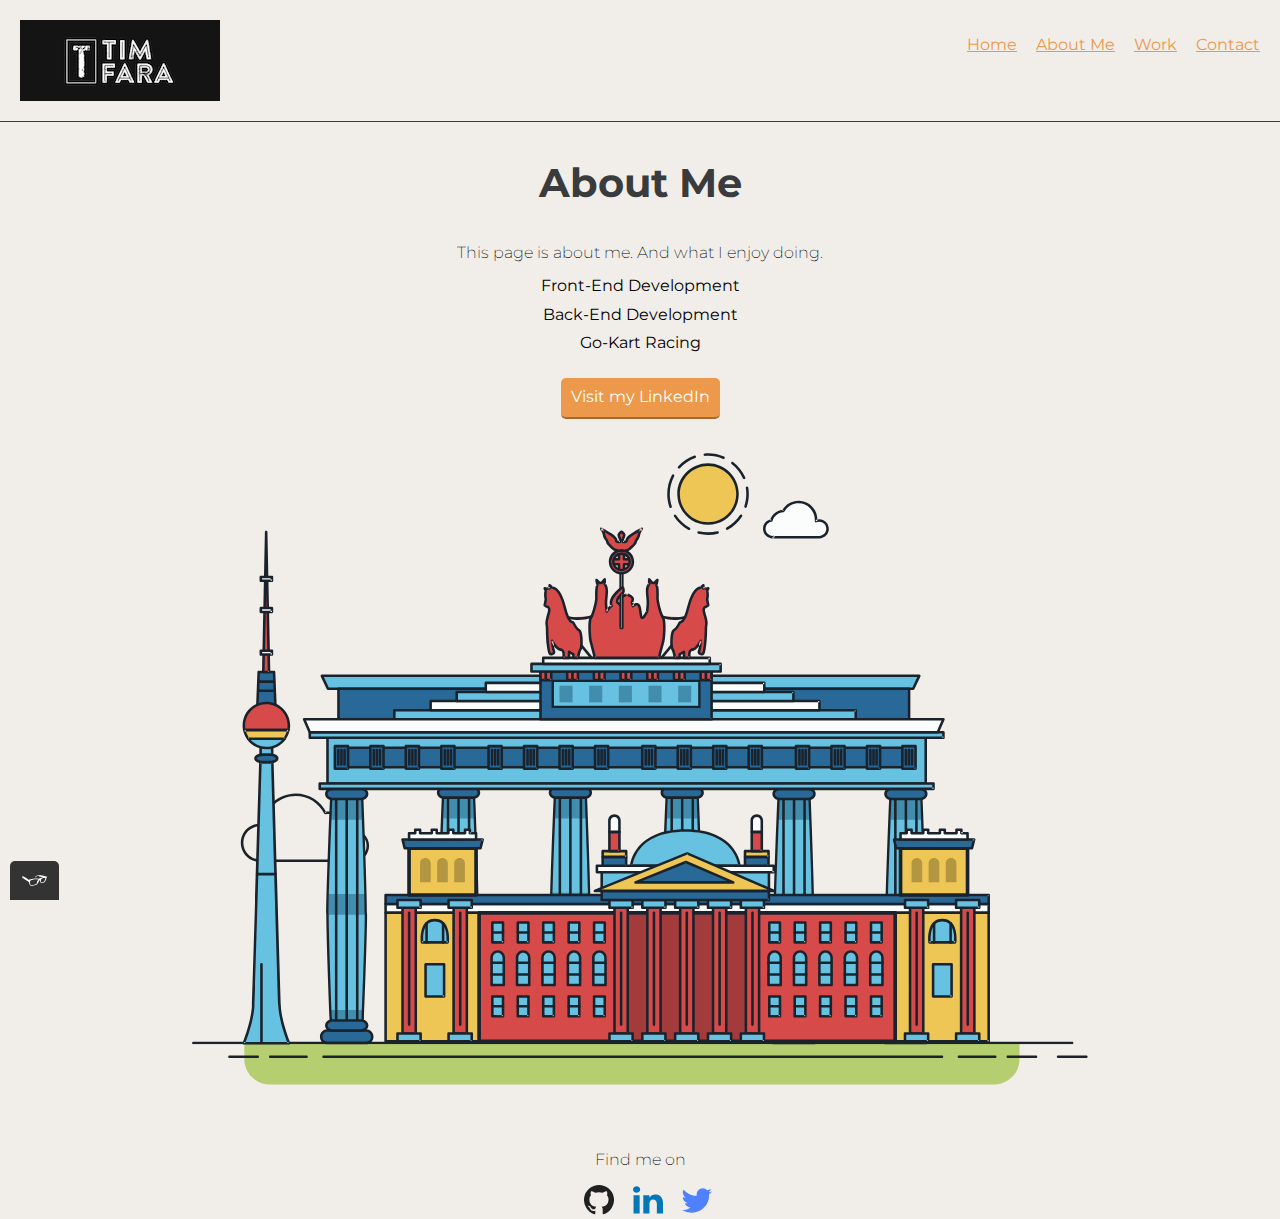
==== about.html @ 85dcb2d1 "Initial commit" ====
<!DOCTYPE html>
<html lang="en" dir="ltr">
  <head>
    <meta charset="utf-8">
    <title>Tim's Portfolio</title>
    <link type="image/png" sizes="32x32" rel="icon" href="img/icons8-improvement-32.png">
    <link type="text/css" rel="stylesheet" href="css/normalize.css" />
    <link href="https://fonts.googleapis.com/css2?family=Montserrat:wght@100;200;300;400;500;600;700;800;900&family=Ubuntu:wght@300;400;500;700&display=swap" rel="stylesheet">
    <link rel="stylesheet" href="css/style.production.css" />
    <meta name="viewport" content="width=device-width, initial-scale=1" />
  </head>


  <body>
    <header class="page-header">

        <img src="img/tf_logo.png" alt="Personal Logo with my name Tim Fara" class="tf_logo">

        <nav class="page-header__item">
          <ul role="menubar" class="navigation-list">
            <li role="presentation">
              <a href="index.html" role="menuitem" class="navigation-list__item">Home</a>
            </li>
            <li role="presentation">
              <a href="about.html" role="menuitem" class="navigation-list__item navigation-list__item--active">About Me</a>
            </li>
            <li role="presentation">
              <a href="work.html" role="menuitem" class="navigation-list__item">Work</a>
            </li>
            <li role="presentation">
              <a href="contact.html" role="menuitem" class="navigation-list__item">Contact</a>
            </li>
          </ul>
        </nav>

    </header>


  <main class="about_body">
    <h1>About Me</h1>
    <p class="about__intro">
      This page is about me. And what I enjoy doing.
    </p>
    <ul class="about__list">
      <li role="presentation" class="about__list--item">Front-End Development</li>
      <li role="presentation" class="about__list--item">Back-End Development</li>
      <li role="presentation" class="about__list--item">Go-Kart Racing</li>
    </ul>
  </main>

  <div class="linkedin__button">
        <a href="https://www.linkedin.com/in/timothy-fara/" class="button" target="_blank">Visit my LinkedIn</a>
  </div>

  <svg id="about-picture" xmlns="http://www.w3.org/2000/svg" class="berlin-illustration" height="auto" viewBox="0 0 700 505" xmlns:xlink="http://www.w3.org/1999/xlink">
          <defs>
              <polygon id="a" points=".06 231.917 .06 .929 688.717 .929 688.717 231.917"></polygon>
          </defs>
          <g fill="none" fill-rule="evenodd">
            <g transform="translate(0 241)" class="cloud-front">
            <path fill="#1A232C" d="M87.602,29 L87.602,28 C87.326,28.001 87.103,28.024 86.927,28.033 L86.979,29.031 L87.947,28.78 C85.741,20.282 78.041,14.002 68.852,14 C67.858,14 66.904,14.096 65.98,14.231 L66.125,15.22 L67.019,14.772 C62.626,6.015 53.567,0.001 43.102,0 C29.041,0.002 17.524,10.848 16.443,24.632 L17.44,24.71 L17.606,23.724 C16.803,23.589 15.969,23.5 15.102,23.5 C6.817,23.501 0.102,30.215 0.102,38.5 C0.102,46.785 6.817,53.499 15.102,53.5 L87.602,53.5 C94.644,53.499 100.351,47.792 100.352,40.75 C100.351,33.708 94.644,28.001 87.602,28 L87.602,30 C90.573,30 93.254,31.202 95.203,33.149 C97.15,35.097 98.351,37.778 98.352,40.75 C98.351,43.722 97.15,46.403 95.203,48.351 C93.254,50.298 90.573,51.5 87.602,51.5 L15.102,51.5 C11.509,51.5 8.265,50.046 5.909,47.692 C3.555,45.337 2.102,42.093 2.102,38.5 C2.102,34.907 3.555,31.663 5.909,29.308 C8.265,26.954 11.509,25.5 15.102,25.5 C15.831,25.5 16.553,25.575 17.273,25.697 C17.551,25.743 17.832,25.672 18.055,25.499 C18.277,25.325 18.414,25.07 18.436,24.789 C19.436,12.04 30.094,1.998 43.102,2 C52.786,1.999 61.163,7.564 65.231,15.669 C65.425,16.055 65.842,16.272 66.27,16.21 C67.132,16.084 67.988,16 68.852,16 C77.108,15.998 84.027,21.647 86.011,29.283 C86.13,29.741 86.557,30.054 87.031,30.03 C87.27,30.017 87.457,29.999 87.602,30 L87.602,29" transform="translate(38 36)"></path>
              </g>
              <path fill="#B5CE6F" d="M646.484,484.382 C646.484,489.501 644.531,494.62 640.627,498.525 C636.722,502.43 631.603,504.382 626.484,504.382 L60.873,504.382 C55.754,504.382 50.636,502.43 46.731,498.525 C42.826,494.62 40.873,489.501 40.873,484.382 L40.873,471.917 L646.484,471.917 L646.484,484.382"></path>
              <polyline fill="#67C2E2" points="334.824 185.029 101.449 185.029 106.209 195.08 563.438 195.08 568.2 185.029 334.824 185.029"></polyline>
              <path fill="#1A232C" d="M334.824,185.029 L334.824,184.029 L101.449,184.029 C101.104,184.029 100.788,184.203 100.604,184.494 C100.42,184.785 100.398,185.146 100.545,185.457 L105.306,195.508 C105.471,195.856 105.824,196.079 106.209,196.079 L563.438,196.079 C563.824,196.079 564.177,195.856 564.342,195.508 L569.104,185.457 C569.251,185.146 569.229,184.785 569.045,184.494 C568.861,184.203 568.544,184.029 568.2,184.029 L334.824,184.029 L334.824,186.029 L566.62,186.029 L562.806,194.08 L106.842,194.08 L103.029,186.029 L334.824,186.029 L334.824,185.029"></path>
              <polygon fill="#296997" points="114.416 218.974 560.222 218.974 560.222 195.08 114.416 195.08"></polygon>
              <path fill="#1A232C" d="M560.222,218.974 L560.222,217.974 L115.416,217.974 L115.416,196.079 L559.222,196.079 L559.222,218.974 L560.222,218.974 L560.222,217.974 L560.222,218.974 L561.222,218.974 L561.222,195.08 C561.222,194.816 561.115,194.559 560.929,194.372 C560.742,194.186 560.485,194.08 560.222,194.08 L114.416,194.08 C114.152,194.08 113.895,194.186 113.708,194.372 C113.522,194.559 113.416,194.816 113.416,195.08 L113.416,218.974 C113.416,219.237 113.522,219.495 113.708,219.681 C113.895,219.867 114.152,219.974 114.416,219.974 L560.222,219.974 C560.485,219.974 560.742,219.867 560.929,219.681 C561.115,219.495 561.222,219.237 561.222,218.974 L560.222,218.974"></path>
              <polygon fill="#67C2E2" points="105.85 269.08 573.225 269.08 573.225 233.398 105.85 233.398"></polygon>
              <path fill="#1A232C" d="M573.225,233.398 L573.225,232.398 L105.85,232.398 C105.587,232.398 105.329,232.505 105.143,232.691 C104.957,232.877 104.85,233.134 104.85,233.398 L104.85,269.08 C104.85,269.344 104.957,269.601 105.143,269.788 C105.329,269.974 105.587,270.08 105.85,270.08 L573.225,270.08 C573.488,270.08 573.745,269.974 573.932,269.788 C574.118,269.601 574.225,269.344 574.225,269.08 L574.225,233.398 C574.225,233.134 574.118,232.877 573.932,232.691 C573.745,232.505 573.488,232.398 573.225,232.398 L573.225,233.398 L572.225,233.398 L572.225,268.08 L106.85,268.08 L106.85,234.398 L573.225,234.398 L573.225,233.398 L572.225,233.398 L573.225,233.398"></path>
              <polygon fill="#296997" points="116.751 256.508 562.557 256.508 562.557 241.243 116.751 241.243"></polygon>
              <path fill="#1A232C" d="M562.557,256.508 L562.557,255.508 L117.75,255.508 L117.75,242.243 L561.557,242.243 L561.557,256.508 L562.557,256.508 L562.557,255.508 L562.557,256.508 L563.557,256.508 L563.557,241.243 C563.557,240.979 563.45,240.722 563.264,240.535 C563.078,240.349 562.82,240.243 562.557,240.243 L116.75,240.243 C116.487,240.243 116.23,240.349 116.043,240.535 C115.857,240.722 115.751,240.979 115.751,241.243 L115.751,256.508 C115.751,256.771 115.857,257.029 116.043,257.215 C116.23,257.401 116.487,257.508 116.751,257.508 L562.557,257.508 C562.82,257.508 563.077,257.401 563.264,257.215 C563.45,257.029 563.557,256.771 563.557,256.508 L562.557,256.508"></path>
              <polygon fill="#67C2E2" points="158.07 218.974 518.563 218.974 518.563 211.858 158.07 211.858"></polygon>
              <path fill="#1A232C" d="M518.563,211.858 L518.563,210.858 L158.07,210.858 C157.807,210.858 157.549,210.964 157.363,211.151 C157.177,211.337 157.07,211.594 157.07,211.858 L157.07,218.974 C157.07,219.237 157.177,219.495 157.363,219.681 C157.549,219.867 157.807,219.974 158.07,219.974 L518.563,219.974 C518.826,219.974 519.083,219.867 519.27,219.681 C519.456,219.495 519.562,219.237 519.562,218.974 L519.562,211.858 C519.562,211.594 519.456,211.337 519.27,211.151 C519.083,210.964 518.826,210.858 518.563,210.858 L518.563,211.858 L517.563,211.858 L517.563,217.974 L159.07,217.974 L159.07,212.858 L518.563,212.858 L518.563,211.858 L517.563,211.858 L518.563,211.858"></path>
              <polygon fill="#FBFDFC" points="186.438 211.858 490.194 211.858 490.194 204.741 186.438 204.741"></polygon>
              <path fill="#1A232C" d="M490.194,204.741 L490.194,203.741 L186.438,203.741 C186.175,203.741 185.917,203.848 185.731,204.034 C185.545,204.221 185.438,204.478 185.438,204.741 L185.438,211.858 C185.438,212.121 185.545,212.379 185.731,212.565 C185.917,212.751 186.175,212.858 186.438,212.858 L490.194,212.858 C490.458,212.858 490.715,212.751 490.902,212.565 C491.088,212.379 491.194,212.121 491.194,211.858 L491.194,204.741 C491.194,204.478 491.088,204.221 490.902,204.034 C490.715,203.848 490.458,203.741 490.194,203.741 L490.194,204.741 L489.194,204.741 L489.194,210.858 L187.438,210.858 L187.438,205.741 L490.194,205.741 L490.194,204.741 L489.194,204.741 L490.194,204.741"></path>
              <polygon fill="#67C2E2" points="206.805 204.741 469.828 204.741 469.828 197.624 206.805 197.624"></polygon>
              <path fill="#1A232C" d="M469.828,197.624 L469.828,196.624 L206.805,196.624 C206.541,196.624 206.284,196.731 206.098,196.917 C205.911,197.103 205.805,197.361 205.805,197.624 L205.805,204.741 C205.805,205.005 205.911,205.262 206.098,205.449 C206.284,205.635 206.541,205.741 206.805,205.741 L469.828,205.741 C470.091,205.741 470.349,205.635 470.535,205.449 C470.722,205.262 470.828,205.005 470.828,204.741 L470.828,197.624 C470.828,197.361 470.722,197.103 470.535,196.917 C470.349,196.731 470.091,196.624 469.828,196.624 L469.828,197.624 L468.828,197.624 L468.828,203.741 L207.805,203.741 L207.805,198.624 L469.828,198.624 L469.828,197.624 L468.828,197.624 L469.828,197.624"></path>
              <polygon fill="#FBFDFC" points="229.521 197.624 447.111 197.624 447.111 190.509 229.521 190.509"></polygon>
              <path fill="#1A232C" d="M447.111,190.509 L447.111,189.509 L229.521,189.509 C229.258,189.509 229,189.616 228.814,189.802 C228.628,189.988 228.521,190.246 228.521,190.509 L228.521,197.624 C228.521,197.888 228.628,198.145 228.814,198.332 C229,198.518 229.258,198.624 229.521,198.624 L447.111,198.624 C447.375,198.624 447.632,198.518 447.818,198.332 C448.005,198.145 448.111,197.888 448.111,197.624 L448.111,190.509 C448.111,190.246 448.005,189.988 447.818,189.802 C447.632,189.616 447.375,189.509 447.111,189.509 L447.111,190.509 L446.111,190.509 L446.111,196.624 L230.521,196.624 L230.521,191.509 L447.111,191.509 L447.111,190.509 L446.111,190.509 L447.111,190.509"></path>
              <path fill="#67C2E2" d="M135.607,355.447 C135.163,337.766 134.264,313.326 133.648,297.387 C133.274,287.721 133.004,281.18 133.004,281.18 L108.722,281.18 C108.722,281.18 108.452,287.721 108.079,297.387 C107.462,313.326 106.563,337.766 106.119,355.447 C105.953,362.059 105.85,367.732 105.85,371.653 L105.85,371.654 C105.85,386.117 107.243,424.332 108.089,446.189 C108.457,455.706 108.722,462.126 108.722,462.126 L133.004,462.126 C133.004,462.126 133.269,455.706 133.637,446.189 C134.482,424.332 135.876,386.117 135.876,371.654 L135.876,371.653 C135.876,367.732 135.773,362.059 135.607,355.447"></path>
              <path fill="#428DAE" d="M133.648 297.387L108.079 297.387C108.452 287.721 108.722 281.18 108.722 281.18L133.004 281.18C133.004 281.18 133.274 287.721 133.648 297.387M135.876 371.654L105.85 371.654 105.85 371.653C105.85 367.732 105.953 362.059 106.119 355.447L135.607 355.447C135.773 362.059 135.876 367.732 135.876 371.653L135.876 371.654M133.004 462.126L108.722 462.126C108.722 462.126 108.457 455.706 108.089 446.189L133.637 446.189C133.269 455.706 133.004 462.126 133.004 462.126"></path>
              <path fill="#1A232C" d="M109.612,461.199 L132.114,461.199 C132.447,453.007 134.949,390.886 134.949,371.653 C134.949,352.42 132.447,290.299 132.114,282.108 L109.612,282.108 C109.279,290.299 106.778,352.42 106.778,371.653 C106.778,390.886 109.279,453.007 109.612,461.199 Z M133.895,463.054 L107.832,463.054 L107.794,462.164 C107.766,461.466 104.922,392.193 104.922,371.653 C104.922,351.114 107.766,281.839 107.794,281.142 L107.832,280.252 L133.895,280.252 L133.931,281.142 C133.96,281.839 136.804,351.114 136.804,371.653 C136.804,392.193 133.96,461.466 133.931,462.164 L133.895,463.054 L133.895,463.054 Z"></path>
              <path fill="#1A232C" d="M111.638 281.18L111.638 462.126C111.638 462.679 112.086 463.126 112.638 463.126 113.19 463.126 113.638 462.679 113.638 462.126L113.638 281.18C113.638 280.628 113.19 280.18 112.638 280.18 112.086 280.18 111.638 280.628 111.638 281.18M119.863 281.18L119.863 462.126C119.863 462.679 120.311 463.126 120.863 463.126 121.416 463.126 121.863 462.679 121.863 462.126L121.863 281.18C121.863 280.628 121.416 280.18 120.863 280.18 120.311 280.18 119.863 280.628 119.863 281.18M128.088 281.18L128.088 462.126C128.088 462.679 128.536 463.126 129.088 463.126 129.64 463.126 130.088 462.679 130.088 462.126L130.088 281.18C130.088 280.628 129.64 280.18 129.088 280.18 128.536 280.18 128.088 280.628 128.088 281.18"></path>
              <path fill="#296997" d="M136.79,277.265 C136.79,279.418 134.675,281.18 132.09,281.18 L109.636,281.18 C107.051,281.18 104.936,279.418 104.936,277.265 C104.936,275.111 107.051,273.349 109.636,273.349 L132.09,273.349 C134.675,273.349 136.79,275.111 136.79,277.265"></path>
              <path fill="#1A232C" d="M136.79,277.265 L135.79,277.265 C135.789,278.005 135.433,278.704 134.769,279.262 C134.109,279.814 133.155,280.181 132.09,280.18 L109.636,280.18 C108.571,280.181 107.617,279.814 106.956,279.262 C106.293,278.704 105.936,278.005 105.936,277.265 C105.936,276.524 106.293,275.825 106.957,275.267 C107.617,274.715 108.571,274.348 109.636,274.349 L132.09,274.349 C133.155,274.348 134.109,274.716 134.769,275.267 C135.433,275.825 135.789,276.524 135.79,277.265 L137.79,277.265 C137.791,275.851 137.09,274.593 136.049,273.731 C135.006,272.863 133.61,272.35 132.09,272.349 L109.636,272.349 C108.116,272.35 106.72,272.863 105.676,273.731 C104.636,274.593 103.935,275.851 103.936,277.265 C103.935,278.678 104.636,279.937 105.677,280.798 C106.72,281.666 108.116,282.179 109.636,282.18 L132.09,282.18 C133.61,282.179 135.006,281.666 136.049,280.798 C137.09,279.937 137.791,278.678 137.79,277.265 L136.79,277.265"></path>
              <path fill="#296997" d="M140.775,467.217 C140.775,469.803 138.661,471.917 136.076,471.917 L105.65,471.917 C103.065,471.917 100.951,469.803 100.951,467.217 L100.951,466.825 C100.951,464.241 103.065,462.126 105.65,462.126 L136.076,462.126 C138.661,462.126 140.775,464.241 140.775,466.825 L140.775,467.217"></path>
              <path fill="#1A232C" d="M140.775,467.217 L139.775,467.217 C139.775,468.235 139.361,469.155 138.688,469.83 C138.013,470.503 137.093,470.917 136.076,470.917 L105.65,470.917 C104.633,470.917 103.713,470.504 103.038,469.83 C102.365,469.155 101.951,468.235 101.951,467.217 L101.951,466.825 C101.951,465.808 102.365,464.889 103.038,464.214 C103.713,463.54 104.633,463.127 105.65,463.126 L136.076,463.126 C137.093,463.127 138.013,463.54 138.688,464.214 C139.362,464.889 139.775,465.808 139.775,466.825 L139.775,467.217 L141.775,467.217 L141.775,466.825 C141.772,463.684 139.217,461.13 136.076,461.126 L105.65,461.126 C102.509,461.13 99.955,463.684 99.951,466.825 L99.951,467.217 C99.954,470.36 102.509,472.914 105.65,472.917 L136.076,472.917 C139.217,472.914 141.772,470.36 141.775,467.217 L140.775,467.217"></path>
              <path fill="#296997" d="M136.79,458.208 C136.79,460.363 134.675,462.126 132.09,462.126 L109.636,462.126 C107.051,462.126 104.936,460.363 104.936,458.208 C104.936,456.057 107.051,454.292 109.636,454.292 L132.09,454.292 C134.675,454.292 136.79,456.057 136.79,458.208"></path>
              <path fill="#1A232C" d="M136.79,458.208 L135.79,458.208 C135.789,458.949 135.432,459.649 134.769,460.207 C134.108,460.76 133.154,461.128 132.09,461.126 L109.636,461.126 C108.572,461.128 107.617,460.76 106.957,460.207 C106.293,459.649 105.936,458.949 105.936,458.208 C105.936,457.47 106.293,456.77 106.957,456.212 C107.617,455.659 108.572,455.291 109.636,455.292 L132.09,455.292 C133.154,455.291 134.108,455.659 134.769,456.212 C135.433,456.77 135.789,457.47 135.79,458.208 L137.79,458.208 C137.791,456.796 137.09,455.538 136.05,454.675 C135.006,453.808 133.61,453.294 132.09,453.292 L109.636,453.292 C108.115,453.294 106.719,453.808 105.676,454.675 C104.636,455.538 103.935,456.796 103.936,458.208 C103.935,459.622 104.636,460.881 105.676,461.743 C106.72,462.611 108.116,463.125 109.636,463.126 L132.09,463.126 C133.61,463.125 135.006,462.611 136.05,461.743 C137.09,460.881 137.791,459.622 137.79,458.208 L136.79,458.208"></path>
              <path fill="#67C2E2" d="M572.471,355.447 C572.025,337.766 571.126,313.326 570.51,297.387 C570.137,287.721 569.867,281.18 569.867,281.18 L545.585,281.18 C545.585,281.18 545.315,287.721 544.942,297.387 C544.326,313.326 543.427,337.766 542.981,355.447 C542.815,362.059 542.713,367.732 542.713,371.653 L542.713,371.654 C542.713,386.117 544.107,424.332 544.952,446.189 C545.32,455.706 545.585,462.126 545.585,462.126 L569.867,462.126 C569.867,462.126 570.132,455.706 570.499,446.189 C571.346,424.332 572.739,386.117 572.739,371.654 L572.739,371.653 C572.739,367.732 572.637,362.059 572.471,355.447"></path>
              <path fill="#428DAE" d="M569.582 297.387L566.951 297.387 566.951 282.108 568.977 282.108C569.063 284.206 569.29 289.841 569.582 297.387M564.951 297.387L545.871 297.387C546.162 289.841 546.39 284.206 546.476 282.108L564.951 282.108 564.951 297.387M571.8 369.187L566.951 369.187 566.951 356.265 571.562 356.265C571.685 361.272 571.771 365.701 571.8 369.187M564.951 369.187L543.653 369.187C543.684 365.512 543.777 360.79 543.912 355.447L553.551 355.447 553.551 356.265 564.951 356.265 564.951 369.187"></path>
              <path fill="#1A232C" d="M546.476,461.199 L568.977,461.199 C569.31,453.007 571.812,390.886 571.812,371.653 C571.812,352.42 569.31,290.299 568.977,282.108 L546.476,282.108 C546.142,290.299 543.642,352.42 543.642,371.653 C543.642,390.886 546.142,453.007 546.476,461.199 M570.758,463.054 L544.694,463.054 L544.658,462.164 C544.629,461.466 541.785,392.193 541.785,371.653 C541.785,351.114 544.629,281.839 544.658,281.142 L544.694,280.252 L570.758,280.252 L570.795,281.142 C570.823,281.839 573.667,351.114 573.667,371.653 C573.667,392.193 570.823,461.466 570.795,462.164 L570.758,463.054"></path>
              <path fill="#1A232C" d="M548.501 281.18L548.501 462.126C548.501 462.679 548.949 463.126 549.501 463.126 550.053 463.126 550.501 462.679 550.501 462.126L550.501 281.18C550.501 280.628 550.053 280.18 549.501 280.18 548.949 280.18 548.501 280.628 548.501 281.18M556.727 281.18L556.727 462.126C556.727 462.679 557.174 463.126 557.727 463.126 558.279 463.126 558.727 462.679 558.727 462.126L558.727 281.18C558.727 280.628 558.279 280.18 557.727 280.18 557.174 280.18 556.727 280.628 556.727 281.18M564.951 281.18L564.951 462.126C564.951 462.679 565.399 463.126 565.951 463.126 566.503 463.126 566.951 462.679 566.951 462.126L566.951 281.18C566.951 280.628 566.503 280.18 565.951 280.18 565.399 280.18 564.951 280.628 564.951 281.18"></path>
              <path fill="#296997" d="M573.653,277.265 C573.653,279.418 571.537,281.18 568.953,281.18 L546.499,281.18 C543.915,281.18 541.799,279.418 541.799,277.265 C541.799,275.111 543.915,273.349 546.499,273.349 L568.953,273.349 C571.537,273.349 573.653,275.111 573.653,277.265"></path>
              <path fill="#1A232C" d="M573.653,277.265 L572.653,277.265 C572.653,278.005 572.296,278.704 571.632,279.262 C570.972,279.814 570.017,280.181 568.953,280.18 L546.499,280.18 C545.435,280.181 544.48,279.814 543.82,279.262 C543.156,278.704 542.8,278.005 542.799,277.265 C542.8,276.525 543.156,275.825 543.82,275.267 C544.481,274.715 545.435,274.348 546.499,274.349 L568.953,274.349 C570.017,274.348 570.972,274.715 571.632,275.267 C572.296,275.825 572.653,276.525 572.653,277.265 L574.653,277.265 C574.654,275.851 573.953,274.593 572.912,273.731 C571.869,272.863 570.473,272.35 568.953,272.349 L546.499,272.349 C544.979,272.35 543.583,272.863 542.54,273.731 C541.499,274.593 540.798,275.851 540.799,277.265 C540.798,278.679 541.499,279.937 542.54,280.798 C543.583,281.666 544.979,282.179 546.499,282.18 L568.953,282.18 C570.473,282.179 571.869,281.666 572.912,280.798 C573.953,279.937 574.654,278.679 574.653,277.265 L573.653,277.265"></path>
              <path fill="#296997" d="M577.639,467.217 C577.639,469.803 575.524,471.917 572.938,471.917 L542.514,471.917 C539.929,471.917 537.813,469.803 537.813,467.217 L537.813,466.825 C537.813,464.241 539.929,462.126 542.514,462.126 L572.938,462.126 C575.524,462.126 577.639,464.241 577.639,466.825 L577.639,467.217"></path>
              <path fill="#1A232C" d="M577.639,467.217 L576.639,467.217 C576.638,468.235 576.225,469.155 575.551,469.83 C574.876,470.503 573.956,470.917 572.938,470.917 L542.514,470.917 C541.497,470.917 540.576,470.503 539.901,469.83 C539.227,469.155 538.814,468.234 538.813,467.217 L538.813,466.825 C538.814,465.808 539.227,464.889 539.901,464.214 C540.576,463.54 541.497,463.127 542.514,463.126 L572.938,463.126 C573.956,463.127 574.876,463.54 575.551,464.214 C576.225,464.888 576.638,465.808 576.639,466.825 L576.639,467.217 L578.639,467.217 L578.639,466.825 C578.635,463.684 576.081,461.13 572.938,461.126 L542.514,461.126 C539.372,461.13 536.817,463.684 536.813,466.825 L536.813,467.217 C536.817,470.36 539.372,472.914 542.514,472.917 L572.938,472.917 C576.081,472.914 578.635,470.359 578.639,467.217 L577.639,467.217"></path>
              <path fill="#296997" d="M573.653,458.208 C573.653,460.363 571.537,462.126 568.953,462.126 L546.499,462.126 C543.915,462.126 541.799,460.363 541.799,458.208 C541.799,456.057 543.915,454.292 546.499,454.292 L568.953,454.292 C571.537,454.292 573.653,456.057 573.653,458.208"></path>
              <path fill="#1A232C" d="M573.653,458.208 L572.653,458.208 C572.653,458.949 572.296,459.649 571.632,460.207 C570.971,460.76 570.017,461.128 568.953,461.126 L546.499,461.126 C545.435,461.128 544.481,460.76 543.82,460.207 C543.157,459.649 542.799,458.949 542.799,458.208 C542.799,457.47 543.156,456.77 543.82,456.212 C544.481,455.659 545.435,455.291 546.499,455.292 L568.953,455.292 C570.017,455.291 570.971,455.659 571.632,456.212 C572.296,456.77 572.653,457.47 572.653,458.208 L574.653,458.208 C574.654,456.796 573.953,455.538 572.912,454.675 C571.869,453.808 570.473,453.294 568.953,453.292 L546.499,453.292 C544.979,453.294 543.583,453.808 542.54,454.675 C541.499,455.538 540.798,456.796 540.799,458.208 C540.798,459.622 541.499,460.881 542.54,461.743 C543.583,462.611 544.979,463.125 546.499,463.126 L568.953,463.126 C570.473,463.125 571.869,462.611 572.912,461.743 C573.953,460.881 574.654,459.622 574.653,458.208 L573.653,458.208"></path>
              <path fill="#67C2E2" d="M485.098,355.447 C484.654,337.766 483.753,313.326 483.137,297.387 C482.764,287.721 482.494,281.18 482.494,281.18 L458.213,281.18 C458.213,281.18 457.942,287.721 457.569,297.387 C456.953,313.326 456.055,337.766 455.608,355.447 C455.443,362.059 455.34,367.732 455.34,371.653 L455.34,371.654 C455.34,386.117 456.733,424.332 457.58,446.189 C457.948,455.706 458.213,462.126 458.213,462.126 L482.494,462.126 C482.494,462.126 482.759,455.706 483.126,446.189 C483.973,424.332 485.366,386.117 485.366,371.654 L485.366,371.653 C485.366,367.732 485.265,362.059 485.098,355.447"></path>
              <path fill="#428DAE" d="M483.137 297.387L457.569 297.387C457.942 287.721 458.213 281.18 458.213 281.18L482.494 281.18C482.494 281.18 482.764 287.721 483.137 297.387M485.355 369.187L455.351 369.187C455.382 365.502 455.475 360.78 455.608 355.447L485.098 355.447C485.232 360.78 485.325 365.502 485.355 369.187"></path>
              <path fill="#1A232C" d="M459.103,461.199 L481.605,461.199 C481.938,453.007 484.439,390.886 484.439,371.653 C484.439,352.42 481.938,290.299 481.605,282.108 L459.103,282.108 C458.769,290.299 456.268,352.42 456.268,371.653 C456.268,390.886 458.769,453.007 459.103,461.199 Z M483.386,463.054 L457.321,463.054 L457.285,462.164 C457.256,461.466 454.412,392.193 454.412,371.653 C454.412,351.114 457.256,281.839 457.285,281.142 L457.321,280.252 L483.386,280.252 L483.422,281.142 C483.45,281.839 486.294,351.114 486.294,371.653 C486.294,392.193 483.45,461.466 483.422,462.164 L483.386,463.054 L483.386,463.054 Z"></path>
              <path fill="#1A232C" d="M461.128 281.18L461.128 462.126C461.128 462.679 461.576 463.126 462.128 463.126 462.68 463.126 463.128 462.679 463.128 462.126L463.128 281.18C463.128 280.628 462.68 280.18 462.128 280.18 461.576 280.18 461.128 280.628 461.128 281.18M469.354 281.18L469.354 462.126C469.354 462.679 469.801 463.126 470.354 463.126 470.906 463.126 471.354 462.679 471.354 462.126L471.354 281.18C471.354 280.628 470.906 280.18 470.354 280.18 469.801 280.18 469.354 280.628 469.354 281.18M477.578 281.18L477.578 462.126C477.578 462.679 478.026 463.126 478.578 463.126 479.13 463.126 479.578 462.679 479.578 462.126L479.578 281.18C479.578 280.628 479.13 280.18 478.578 280.18 478.026 280.18 477.578 280.628 477.578 281.18"></path>
              <path fill="#296997" d="M486.281,277.265 C486.281,279.418 484.164,281.18 481.58,281.18 L459.126,281.18 C456.542,281.18 454.426,279.418 454.426,277.265 C454.426,275.111 456.542,273.349 459.126,273.349 L481.58,273.349 C484.164,273.349 486.281,275.111 486.281,277.265"></path>
              <path fill="#1A232C" d="M486.281,277.265 L485.281,277.265 C485.281,278.005 484.924,278.704 484.26,279.262 C483.599,279.814 482.644,280.181 481.58,280.18 L459.126,280.18 C458.062,280.181 457.107,279.814 456.447,279.262 C455.783,278.704 455.427,278.005 455.426,277.265 C455.427,276.525 455.783,275.825 456.447,275.267 C457.108,274.715 458.062,274.348 459.126,274.349 L481.58,274.349 C482.644,274.348 483.599,274.716 484.26,275.268 C484.924,275.825 485.281,276.525 485.281,277.265 L487.281,277.265 C487.282,275.851 486.58,274.593 485.54,273.731 C484.496,272.863 483.1,272.35 481.58,272.349 L459.126,272.349 C457.606,272.35 456.21,272.863 455.167,273.731 C454.126,274.593 453.425,275.851 453.426,277.265 C453.425,278.679 454.126,279.937 455.167,280.798 C456.21,281.666 457.606,282.179 459.126,282.18 L481.58,282.18 C483.1,282.179 484.496,281.666 485.54,280.799 C486.58,279.937 487.282,278.679 487.281,277.265 L486.281,277.265"></path>
              <path fill="#296997" d="M490.266,467.217 C490.266,469.803 488.151,471.917 485.565,471.917 L455.141,471.917 C452.556,471.917 450.44,469.803 450.44,467.217 L450.44,466.825 C450.44,464.241 452.556,462.126 455.141,462.126 L485.565,462.126 C488.151,462.126 490.266,464.241 490.266,466.825 L490.266,467.217"></path>
              <path fill="#1A232C" d="M490.266,467.217 L489.266,467.217 C489.265,468.235 488.852,469.155 488.178,469.83 C487.503,470.503 486.583,470.917 485.565,470.917 L455.141,470.917 C454.124,470.917 453.203,470.503 452.528,469.83 C451.854,469.155 451.441,468.234 451.44,467.217 L451.44,466.825 C451.441,465.808 451.854,464.889 452.528,464.214 C453.203,463.54 454.124,463.127 455.141,463.126 L485.565,463.126 C486.583,463.127 487.503,463.54 488.178,464.214 C488.852,464.888 489.265,465.808 489.266,466.825 L489.266,467.217 L491.266,467.217 L491.266,466.825 C491.262,463.684 488.708,461.13 485.565,461.126 L455.141,461.126 C451.999,461.13 449.444,463.684 449.44,466.825 L449.44,467.217 C449.444,470.36 451.999,472.914 455.141,472.917 L485.565,472.917 C488.708,472.914 491.262,470.359 491.266,467.217 L490.266,467.217"></path>
              <path fill="#296997" d="M486.281,458.208 C486.281,460.363 484.164,462.126 481.58,462.126 L459.126,462.126 C456.542,462.126 454.426,460.363 454.426,458.208 C454.426,456.057 456.542,454.292 459.126,454.292 L481.58,454.292 C484.164,454.292 486.281,456.057 486.281,458.208"></path>
              <path fill="#1A232C" d="M486.281,458.208 L485.281,458.208 C485.281,458.949 484.923,459.649 484.26,460.207 C483.599,460.76 482.644,461.128 481.58,461.126 L459.126,461.126 C458.062,461.128 457.108,460.76 456.447,460.207 C455.784,459.649 455.427,458.949 455.426,458.208 C455.426,457.47 455.783,456.77 456.447,456.212 C457.108,455.659 458.062,455.291 459.126,455.292 L481.58,455.292 C482.644,455.291 483.598,455.659 484.26,456.212 C484.924,456.77 485.281,457.47 485.281,458.208 L487.281,458.208 C487.282,456.795 486.58,455.538 485.54,454.675 C484.496,453.808 483.1,453.294 481.58,453.292 L459.126,453.292 C457.606,453.294 456.21,453.808 455.167,454.675 C454.126,455.538 453.425,456.796 453.426,458.208 C453.425,459.622 454.126,460.881 455.167,461.743 C456.21,462.611 457.606,463.125 459.126,463.126 L481.58,463.126 C483.1,463.125 484.496,462.611 485.54,461.743 C486.581,460.881 487.282,459.622 487.281,458.208 L486.281,458.208"></path>
              <path fill="#67C2E2" d="M397.726,354.466 C397.28,336.787 396.381,312.346 395.765,296.407 C395.392,286.742 395.122,280.2 395.122,280.2 L370.84,280.2 C370.84,280.2 370.57,286.742 370.197,296.407 C369.581,312.346 368.682,336.787 368.236,354.466 C368.07,361.078 367.968,366.751 367.968,370.672 L367.968,370.673 C367.968,385.136 369.361,423.352 370.207,445.208 C370.575,454.726 370.84,461.146 370.84,461.146 L395.122,461.146 C395.122,461.146 395.386,454.726 395.754,445.208 C396.601,423.352 397.994,385.136 397.994,370.673 L397.994,370.672 C397.994,366.751 397.892,361.078 397.726,354.466"></path>
              <path fill="#428DAE" d="M394.837 296.407L392.206 296.407 392.206 281.127 394.233 281.127C394.318 283.225 394.545 288.861 394.837 296.407L394.837 296.407zM383.981 296.407L390.206 296.407 390.206 281.127 383.981 281.127 383.981 296.407zM375.756 296.407L381.98 296.407 381.98 281.127 375.756 281.127 375.756 296.407zM373.756 296.407L371.126 296.407C371.417 288.861 371.645 283.225 371.73 281.127L373.756 281.127 373.756 296.407 373.756 296.407zM397.062 369.187L392.206 369.187 392.206 354.466 396.796 354.466C396.943 360.298 397.041 365.389 397.062 369.187L397.062 369.187zM383.981 369.187L390.206 369.187 390.206 354.466 383.981 354.466 383.981 369.187zM375.756 369.187L381.98 369.187 381.98 354.466 375.756 354.466 375.756 369.187zM373.756 369.187L368.9 369.187C368.921 365.389 369.019 360.298 369.166 354.466L373.756 354.466 373.756 369.187 373.756 369.187z"></path>
              <path fill="#1A232C" d="M371.73,460.218 L394.233,460.218 C394.565,452.027 397.066,389.906 397.066,370.672 C397.066,351.44 394.565,289.319 394.233,281.127 L371.73,281.127 C371.397,289.319 368.895,351.44 368.895,370.672 C368.895,389.906 371.397,452.027 371.73,460.218 M396.013,462.074 L369.949,462.074 L369.912,461.184 C369.884,460.486 367.04,391.212 367.04,370.672 C367.04,350.133 369.884,280.859 369.912,280.162 L369.949,279.272 L396.013,279.272 L396.05,280.162 C396.078,280.859 398.922,350.133 398.922,370.672 C398.922,391.212 396.078,460.486 396.05,461.184 L396.013,462.074"></path>
              <path fill="#1A232C" d="M373.756 280.2L373.756 461.146C373.756 461.698 374.203 462.146 374.756 462.146 375.308 462.146 375.756 461.698 375.756 461.146L375.756 280.2C375.756 279.647 375.308 279.2 374.756 279.2 374.203 279.2 373.756 279.647 373.756 280.2M381.98 280.2L381.98 461.146C381.98 461.698 382.428 462.146 382.98 462.146 383.533 462.146 383.981 461.698 383.981 461.146L383.981 280.2C383.981 279.647 383.533 279.2 382.98 279.2 382.428 279.2 381.98 279.647 381.98 280.2M390.206 280.2L390.206 461.146C390.206 461.698 390.654 462.146 391.206 462.146 391.758 462.146 392.206 461.698 392.206 461.146L392.206 280.2C392.206 279.647 391.758 279.2 391.206 279.2 390.654 279.2 390.206 279.647 390.206 280.2"></path>
              <path fill="#296997" d="M398.908,276.285 C398.908,278.439 396.792,280.2 394.208,280.2 L371.754,280.2 C369.17,280.2 367.053,278.439 367.053,276.285 C367.053,274.13 369.17,272.369 371.754,272.369 L394.208,272.369 C396.792,272.369 398.908,274.13 398.908,276.285"></path>
              <path fill="#1A232C" d="M398.908,276.285 L397.908,276.285 C397.907,277.025 397.551,277.724 396.887,278.281 C396.227,278.833 395.272,279.201 394.208,279.2 L371.754,279.2 C370.69,279.201 369.735,278.833 369.074,278.281 C368.41,277.724 368.053,277.025 368.053,276.285 C368.053,275.544 368.41,274.845 369.074,274.287 C369.735,273.735 370.69,273.367 371.754,273.369 L394.208,273.369 C395.272,273.367 396.227,273.735 396.887,274.287 C397.551,274.844 397.907,275.544 397.908,276.285 L399.908,276.285 C399.909,274.871 399.208,273.612 398.167,272.75 C397.124,271.883 395.728,271.37 394.208,271.369 L371.754,271.369 C370.234,271.37 368.838,271.883 367.794,272.75 C366.754,273.612 366.052,274.871 366.053,276.285 C366.052,277.699 366.754,278.957 367.795,279.818 C368.838,280.686 370.234,281.198 371.754,281.2 L394.208,281.2 C395.728,281.198 397.123,280.686 398.167,279.818 C399.208,278.957 399.909,277.698 399.908,276.285 L398.908,276.285"></path>
              <path fill="#296997" d="M402.894,466.237 C402.894,468.823 400.779,470.937 398.193,470.937 L367.768,470.937 C365.183,470.937 363.068,468.823 363.068,466.237 L363.068,465.844 C363.068,463.26 365.183,461.146 367.768,461.146 L398.193,461.146 C400.779,461.146 402.894,463.26 402.894,465.844 L402.894,466.237"></path>
              <path fill="#1A232C" d="M402.894,466.237 L401.894,466.237 C401.893,467.254 401.48,468.174 400.806,468.849 C400.131,469.523 399.211,469.937 398.193,469.937 L367.768,469.937 C366.751,469.937 365.831,469.523 365.156,468.849 C364.482,468.174 364.069,467.254 364.068,466.237 L364.068,465.844 C364.069,464.828 364.482,463.908 365.156,463.233 C365.831,462.56 366.751,462.146 367.768,462.146 L398.193,462.146 C399.211,462.146 400.131,462.56 400.806,463.233 C401.48,463.908 401.893,464.828 401.894,465.844 L401.894,466.237 L403.894,466.237 L403.894,465.844 C403.89,462.703 401.336,460.15 398.193,460.146 L367.768,460.146 C364.626,460.15 362.072,462.703 362.068,465.844 L362.068,466.237 C362.072,469.379 364.626,471.933 367.768,471.937 L398.193,471.937 C401.336,471.933 403.89,469.379 403.894,466.237 L402.894,466.237"></path>
              <path fill="#296997" d="M398.908,457.228 C398.908,459.382 396.792,461.146 394.208,461.146 L371.754,461.146 C369.17,461.146 367.053,459.382 367.053,457.228 C367.053,455.077 369.17,453.312 371.754,453.312 L394.208,453.312 C396.792,453.312 398.908,455.077 398.908,457.228"></path>
              <path fill="#1A232C" d="M398.908,457.228 L397.908,457.228 C397.908,457.968 397.55,458.669 396.887,459.226 C396.226,459.779 395.272,460.147 394.208,460.146 L371.754,460.146 C370.69,460.147 369.736,459.779 369.074,459.226 C368.411,458.668 368.053,457.968 368.053,457.228 C368.053,456.489 368.41,455.789 369.074,455.231 C369.736,454.679 370.69,454.311 371.754,454.312 L394.208,454.312 C395.272,454.311 396.226,454.679 396.887,455.231 C397.551,455.789 397.908,456.489 397.908,457.228 L399.908,457.228 C399.909,455.815 399.208,454.557 398.167,453.695 C397.124,452.827 395.728,452.313 394.208,452.312 L371.754,452.312 C370.234,452.313 368.838,452.827 367.794,453.695 C366.754,454.557 366.052,455.815 366.053,457.228 C366.052,458.642 366.753,459.901 367.794,460.763 C368.838,461.631 370.234,462.145 371.754,462.146 L394.208,462.146 C395.728,462.145 397.124,461.631 398.167,460.763 C399.208,459.9 399.909,458.642 399.908,457.228 L398.908,457.228"></path>
              <path fill="#67C2E2" d="M310.353,354.466 C309.908,336.787 309.009,312.346 308.393,296.407 C308.019,286.742 307.75,280.2 307.75,280.2 L283.467,280.2 C283.467,280.2 283.198,286.742 282.824,296.407 C282.208,312.346 281.309,336.787 280.864,354.466 C280.698,361.078 280.596,366.751 280.596,370.672 L280.596,370.673 C280.596,385.136 281.989,423.352 282.834,445.208 C283.202,454.726 283.467,461.146 283.467,461.146 L307.75,461.146 C307.75,461.146 308.014,454.726 308.382,445.208 C309.228,423.352 310.622,385.136 310.622,370.673 L310.622,370.672 C310.622,366.751 310.518,361.078 310.353,354.466"></path>
              <path fill="#428DAE" d="M308.393 296.407L282.824 296.407C283.198 286.742 283.467 280.2 283.467 280.2L307.75 280.2C307.75 280.2 308.019 286.742 308.393 296.407M310.617 369.187L280.6 369.187C280.621 365.377 280.718 360.285 280.864 354.466L310.353 354.466C310.498 360.285 310.596 365.377 310.617 369.187"></path>
              <path fill="#1A232C" d="M284.357,460.218 L306.86,460.218 C307.193,452.027 309.694,389.906 309.694,370.672 C309.694,351.44 307.193,289.319 306.86,281.127 L284.357,281.127 C284.024,289.319 281.523,351.44 281.523,370.672 C281.523,389.906 284.024,452.027 284.357,460.218 Z M308.639,462.074 L282.576,462.074 L282.54,461.184 C282.511,460.486 279.668,391.212 279.668,370.672 C279.668,350.133 282.511,280.859 282.54,280.162 L282.576,279.272 L308.639,279.272 L308.677,280.162 C308.706,280.859 311.549,350.133 311.549,370.672 C311.549,391.212 308.706,460.486 308.677,461.184 L308.639,462.074 L308.639,462.074 Z"></path>
              <path fill="#1A232C" d="M286.383 280.2L286.383 461.146C286.383 461.698 286.831 462.146 287.383 462.146 287.936 462.146 288.383 461.698 288.383 461.146L288.383 280.2C288.383 279.647 287.936 279.2 287.383 279.2 286.831 279.2 286.383 279.647 286.383 280.2M294.608 280.2L294.608 461.146C294.608 461.698 295.056 462.146 295.608 462.146 296.161 462.146 296.608 461.698 296.608 461.146L296.608 280.2C296.608 279.647 296.161 279.2 295.608 279.2 295.056 279.2 294.608 279.647 294.608 280.2M302.834 280.2L302.834 461.146C302.834 461.698 303.281 462.146 303.834 462.146 304.386 462.146 304.834 461.698 304.834 461.146L304.834 280.2C304.834 279.647 304.386 279.2 303.834 279.2 303.281 279.2 302.834 279.647 302.834 280.2"></path>
              <path fill="#296997" d="M311.535,276.285 C311.535,278.439 309.42,280.2 306.836,280.2 L284.381,280.2 C281.797,280.2 279.681,278.439 279.681,276.285 C279.681,274.13 281.797,272.369 284.381,272.369 L306.836,272.369 C309.42,272.369 311.535,274.13 311.535,276.285"></path>
              <path fill="#1A232C" d="M311.535,276.285 L310.535,276.285 C310.534,277.025 310.177,277.724 309.514,278.282 C308.854,278.833 307.901,279.201 306.836,279.2 L284.381,279.2 C283.316,279.201 282.362,278.833 281.702,278.281 C281.038,277.724 280.681,277.025 280.681,276.285 C280.681,275.544 281.038,274.844 281.702,274.287 C282.362,273.735 283.317,273.367 284.381,273.369 L306.836,273.369 C307.9,273.367 308.854,273.735 309.514,274.287 C310.177,274.844 310.534,275.544 310.535,276.285 L312.535,276.285 C312.535,274.871 311.835,273.613 310.795,272.75 C309.751,271.883 308.356,271.37 306.836,271.369 L284.381,271.369 C282.861,271.37 281.465,271.883 280.422,272.75 C279.381,273.612 278.68,274.871 278.681,276.285 C278.68,277.698 279.381,278.957 280.422,279.818 C281.465,280.686 282.861,281.198 284.381,281.2 L306.836,281.2 C308.356,281.198 309.751,280.685 310.794,279.818 C311.835,278.956 312.535,277.698 312.535,276.285 L311.535,276.285"></path>
              <path fill="#296997" d="M315.522,466.237 C315.522,468.823 313.407,470.937 310.821,470.937 L280.396,470.937 C277.811,470.937 275.696,468.823 275.696,466.237 L275.696,465.844 C275.696,463.26 277.811,461.146 280.396,461.146 L310.821,461.146 C313.407,461.146 315.522,463.26 315.522,465.844 L315.522,466.237"></path>
              <path fill="#1A232C" d="M315.522,466.237 L314.522,466.237 C314.521,467.254 314.108,468.174 313.434,468.849 C312.759,469.523 311.838,469.937 310.821,469.937 L280.396,469.937 C279.379,469.937 278.458,469.523 277.783,468.849 C277.11,468.174 276.696,467.254 276.696,466.237 L276.696,465.844 C276.696,464.828 277.11,463.908 277.783,463.233 C278.458,462.56 279.379,462.146 280.396,462.146 L310.821,462.146 C311.838,462.146 312.759,462.56 313.434,463.233 C314.108,463.908 314.521,464.828 314.522,465.844 L314.522,466.237 L316.521,466.237 L316.521,465.844 C316.518,462.703 313.963,460.15 310.821,460.146 L280.396,460.146 C277.254,460.15 274.7,462.703 274.696,465.844 L274.696,466.237 C274.699,469.379 277.254,471.933 280.396,471.937 L310.821,471.937 C313.963,471.933 316.518,469.379 316.521,466.237 L315.522,466.237"></path>
              <path fill="#296997" d="M311.535,457.228 C311.535,459.382 309.42,461.146 306.836,461.146 L284.381,461.146 C281.797,461.146 279.681,459.382 279.681,457.228 C279.681,455.077 281.797,453.312 284.381,453.312 L306.836,453.312 C309.42,453.312 311.535,455.077 311.535,457.228"></path>
              <path fill="#1A232C" d="M311.535,457.228 L310.535,457.228 C310.534,457.969 310.177,458.669 309.514,459.227 C308.854,459.779 307.9,460.147 306.836,460.146 L284.381,460.146 C283.317,460.147 282.363,459.779 281.702,459.227 C281.038,458.669 280.681,457.968 280.681,457.228 C280.681,456.489 281.038,455.789 281.702,455.231 C282.363,454.679 283.317,454.311 284.381,454.312 L306.836,454.312 C307.9,454.311 308.854,454.679 309.514,455.231 C310.177,455.789 310.534,456.489 310.535,457.228 L312.535,457.228 C312.535,455.815 311.835,454.558 310.795,453.695 C309.752,452.827 308.356,452.313 306.836,452.312 L284.381,452.312 C282.861,452.313 281.465,452.827 280.422,453.695 C279.381,454.557 278.68,455.815 278.681,457.228 C278.68,458.642 279.381,459.9 280.422,460.763 C281.465,461.631 282.861,462.145 284.381,462.146 L306.836,462.146 C308.356,462.145 309.752,461.631 310.795,460.763 C311.835,459.9 312.535,458.641 312.535,457.228 L311.535,457.228"></path>
              <path fill="#67C2E2" d="M222.981,354.466 C222.535,336.787 221.636,312.346 221.02,296.407 C220.647,286.742 220.377,280.2 220.377,280.2 L196.094,280.2 C196.094,280.2 195.825,286.742 195.452,296.407 C194.835,312.346 193.936,336.787 193.491,354.466 C193.325,361.078 193.223,366.751 193.223,370.672 L193.223,370.673 C193.223,385.136 194.616,423.352 195.462,445.208 C195.83,454.726 196.094,461.146 196.094,461.146 L220.377,461.146 C220.377,461.146 220.642,454.726 221.009,445.208 C221.855,423.352 223.249,385.136 223.249,370.673 L223.249,370.672 C223.249,366.751 223.146,361.078 222.981,354.466"></path>
              <path fill="#428DAE" d="M220.091 296.407L209.236 296.407 209.236 281.127 219.487 281.127C219.573 283.225 219.8 288.861 220.091 296.407L220.091 296.407zM201.011 296.407L207.236 296.407 207.236 281.127 201.011 281.127 201.011 296.407zM199.011 296.407L196.381 296.407C196.672 288.861 196.899 283.225 196.985 281.127L199.011 281.127 199.011 296.407 199.011 296.407zM222.317 369.187L209.236 369.187 209.236 356.265 221.923 356.265 221.923 354.466 222.051 354.466C222.198 360.298 222.296 365.389 222.317 369.187L222.317 369.187zM201.011 369.187L207.236 369.187 207.236 356.265 201.011 356.265 201.011 369.187zM199.011 369.187L194.155 369.187C194.174 365.784 194.255 361.345 194.377 356.265L199.011 356.265 199.011 369.187 199.011 369.187z"></path>
              <path fill="#1A232C" d="M196.985,460.218 L219.487,460.218 C219.82,452.027 222.321,389.906 222.321,370.672 C222.321,351.44 219.82,289.319 219.487,281.127 L196.985,281.127 C196.651,289.319 194.151,351.44 194.151,370.672 C194.151,389.906 196.651,452.027 196.985,460.218 M221.267,462.074 L195.204,462.074 L195.167,461.184 C195.138,460.486 192.295,391.212 192.295,370.672 C192.295,350.133 195.138,280.859 195.167,280.162 L195.204,279.272 L221.267,279.272 L221.305,280.162 C221.334,280.859 224.177,350.133 224.177,370.672 C224.177,391.212 221.334,460.486 221.305,461.184 L221.267,462.074"></path>
              <path fill="#1A232C" d="M199.011 280.2L199.011 461.146C199.011 461.698 199.458 462.146 200.011 462.146 200.563 462.146 201.011 461.698 201.011 461.146L201.011 280.2C201.011 279.647 200.563 279.2 200.011 279.2 199.458 279.2 199.011 279.647 199.011 280.2M207.236 280.2L207.236 461.146C207.236 461.698 207.684 462.146 208.236 462.146 208.788 462.146 209.236 461.698 209.236 461.146L209.236 280.2C209.236 279.647 208.788 279.2 208.236 279.2 207.684 279.2 207.236 279.647 207.236 280.2M215.461 280.2L215.461 461.146C215.461 461.698 215.909 462.146 216.461 462.146 217.013 462.146 217.461 461.698 217.461 461.146L217.461 280.2C217.461 279.647 217.013 279.2 216.461 279.2 215.909 279.2 215.461 279.647 215.461 280.2"></path>
              <path fill="#296997" d="M224.162,276.285 C224.162,278.439 222.047,280.2 219.463,280.2 L197.008,280.2 C194.424,280.2 192.308,278.439 192.308,276.285 C192.308,274.13 194.424,272.369 197.008,272.369 L219.463,272.369 C222.047,272.369 224.162,274.13 224.162,276.285"></path>
              <path fill="#1A232C" d="M224.162,276.285 L223.162,276.285 C223.161,277.025 222.805,277.724 222.142,278.282 C221.482,278.833 220.528,279.201 219.463,279.2 L197.008,279.2 C195.944,279.201 194.99,278.833 194.329,278.281 C193.665,277.724 193.308,277.025 193.308,276.285 C193.308,275.544 193.665,274.845 194.329,274.287 C194.99,273.735 195.944,273.367 197.008,273.369 L219.463,273.369 C220.528,273.367 221.481,273.735 222.142,274.287 C222.805,274.844 223.161,275.544 223.162,276.285 L225.162,276.285 C225.163,274.871 224.462,273.613 223.422,272.75 C222.379,271.883 220.983,271.37 219.463,271.369 L197.008,271.369 C195.489,271.37 194.093,271.883 193.049,272.75 C192.008,273.612 191.307,274.871 191.308,276.285 C191.307,277.698 192.008,278.957 193.049,279.818 C194.093,280.686 195.489,281.198 197.008,281.2 L219.463,281.2 C220.983,281.198 222.379,280.686 223.422,279.818 C224.462,278.956 225.163,277.698 225.162,276.285 L224.162,276.285"></path>
              <path fill="#296997" d="M228.149,466.237 C228.149,468.823 226.034,470.937 223.448,470.937 L193.022,470.937 C190.438,470.937 188.323,468.823 188.323,466.237 L188.323,465.844 C188.323,463.26 190.438,461.146 193.022,461.146 L223.448,461.146 C226.034,461.146 228.149,463.26 228.149,465.844 L228.149,466.237"></path>
              <path fill="#1A232C" d="M228.149,466.237 L227.149,466.237 C227.149,467.254 226.735,468.174 226.061,468.849 C225.386,469.523 224.466,469.937 223.448,469.937 L193.022,469.937 C192.006,469.937 191.086,469.523 190.411,468.849 C189.737,468.174 189.324,467.254 189.323,466.237 L189.323,465.844 C189.324,464.828 189.737,463.908 190.411,463.233 C191.086,462.56 192.006,462.146 193.022,462.146 L223.448,462.146 C224.466,462.146 225.386,462.56 226.061,463.233 C226.735,463.908 227.149,464.828 227.149,465.844 L227.149,466.237 L229.149,466.237 L229.149,465.844 C229.145,462.703 226.59,460.15 223.448,460.146 L193.022,460.146 C189.881,460.15 187.327,462.703 187.323,465.844 L187.323,466.237 C187.327,469.379 189.881,471.933 193.022,471.937 L223.448,471.937 C226.59,471.933 229.145,469.379 229.149,466.237 L228.149,466.237"></path>
              <path fill="#296997" d="M224.162,457.228 C224.162,459.382 222.047,461.146 219.463,461.146 L197.008,461.146 C194.424,461.146 192.308,459.382 192.308,457.228 C192.308,455.077 194.424,453.312 197.008,453.312 L219.463,453.312 C222.047,453.312 224.162,455.077 224.162,457.228"></path>
              <path fill="#1A232C" d="M224.162,457.228 L223.162,457.228 C223.161,457.969 222.805,458.669 222.141,459.227 C221.481,459.779 220.527,460.147 219.463,460.146 L197.008,460.146 C195.944,460.147 194.99,459.779 194.329,459.227 C193.665,458.669 193.308,457.968 193.308,457.228 C193.308,456.489 193.665,455.789 194.329,455.231 C194.99,454.679 195.945,454.311 197.008,454.312 L219.463,454.312 C220.527,454.311 221.481,454.679 222.141,455.231 C222.805,455.789 223.161,456.489 223.162,457.228 L225.162,457.228 C225.163,455.815 224.462,454.557 223.422,453.695 C222.379,452.827 220.984,452.313 219.463,452.312 L197.008,452.312 C195.488,452.313 194.092,452.827 193.049,453.695 C192.008,454.557 191.307,455.815 191.308,457.228 C191.307,458.642 192.008,459.9 193.049,460.763 C194.092,461.631 195.488,462.145 197.008,462.146 L219.463,462.146 C220.983,462.145 222.379,461.631 223.422,460.763 C224.462,459.9 225.163,458.641 225.162,457.228 L224.162,457.228"></path>
              <polygon fill="#67C2E2" points="99.774 273.349 579.301 273.349 579.301 269.08 99.774 269.08"></polygon>
              <path fill="#1A232C" d="M579.301,273.349 L579.301,272.349 L100.774,272.349 L100.774,270.08 L578.301,270.08 L578.301,273.349 L579.301,273.349 L579.301,272.349 L579.301,273.349 L580.301,273.349 L580.301,269.08 C580.301,268.817 580.194,268.56 580.008,268.373 C579.822,268.187 579.564,268.08 579.301,268.08 L99.774,268.08 C99.511,268.08 99.254,268.187 99.067,268.373 C98.881,268.56 98.774,268.817 98.774,269.08 L98.774,273.349 C98.774,273.612 98.881,273.87 99.067,274.056 C99.254,274.242 99.511,274.349 99.774,274.349 L579.301,274.349 C579.564,274.349 579.822,274.242 580.008,274.056 C580.194,273.87 580.301,273.612 580.301,273.349 L579.301,273.349"></path>
              <polygon fill="#67C2E2" points="92.01 233.398 587.064 233.398 587.064 229.131 92.01 229.131"></polygon>
              <path fill="#1A232C" d="M587.064,233.398 L587.064,232.398 L93.01,232.398 L93.01,230.131 L586.064,230.131 L586.064,233.398 L587.064,233.398 L587.064,232.398 L587.064,233.398 L588.064,233.398 L588.064,229.131 C588.064,228.868 587.958,228.61 587.772,228.424 C587.585,228.238 587.328,228.131 587.064,228.131 L92.01,228.131 C91.746,228.131 91.489,228.238 91.303,228.424 C91.116,228.61 91.01,228.868 91.01,229.131 L91.01,233.398 C91.01,233.661 91.117,233.919 91.303,234.105 C91.489,234.291 91.746,234.398 92.01,234.398 L587.064,234.398 C587.328,234.398 587.585,234.291 587.771,234.105 C587.958,233.919 588.064,233.661 588.064,233.398 L587.064,233.398"></path>
              <polyline fill="#FBFDFC" points="337.318 218.974 87.572 218.974 92.01 229.131 582.626 229.131 587.064 218.974 337.318 218.974"></polyline>
              <path fill="#1A232C" d="M337.318,218.974 L337.318,217.974 L87.572,217.974 C87.235,217.974 86.92,218.144 86.736,218.426 C86.551,218.709 86.521,219.065 86.656,219.374 L91.093,229.532 C91.253,229.896 91.612,230.131 92.01,230.131 L582.626,230.131 C583.024,230.131 583.383,229.897 583.542,229.532 L587.981,219.374 C588.116,219.065 588.086,218.709 587.901,218.426 C587.716,218.144 587.402,217.974 587.064,217.974 L337.318,217.974 L337.318,219.974 L585.536,219.974 L581.972,228.131 L92.664,228.131 L89.1,219.974 L337.318,219.974 L337.318,218.974"></path>
              <polygon fill="#296997" points="272.283 218.974 405.943 218.974 405.943 181.701 272.283 181.701"></polygon>
              <path fill="#1A232C" d="M405.943,218.974 L405.943,217.974 L273.283,217.974 L273.283,182.701 L404.943,182.701 L404.943,218.974 L405.943,218.974 L405.943,217.974 L405.943,218.974 L406.943,218.974 L406.943,181.701 C406.943,181.437 406.837,181.18 406.65,180.993 C406.464,180.807 406.207,180.701 405.943,180.701 L272.283,180.701 C272.02,180.701 271.762,180.807 271.576,180.993 C271.39,181.18 271.283,181.437 271.283,181.701 L271.283,218.974 C271.283,219.237 271.39,219.495 271.576,219.681 C271.762,219.867 272.02,219.974 272.283,219.974 L405.943,219.974 C406.207,219.974 406.464,219.867 406.65,219.681 C406.837,219.495 406.943,219.237 406.943,218.974 L405.943,218.974"></path>
              <polygon fill="#67C2E2" points="281.833 209.312 396.393 209.312 396.393 188.946 281.833 188.946"></polygon>
              <polygon fill="#428DAE" points="287.111 205.753 297.328 205.753 297.328 192.749 287.111 192.749"></polygon>
              <polygon fill="#428DAE" points="310.284 205.753 320.501 205.753 320.501 192.749 310.284 192.749"></polygon>
              <polygon fill="#428DAE" points="333.457 205.753 343.673 205.753 343.673 192.749 333.457 192.749"></polygon>
              <polygon fill="#428DAE" points="356.63 205.753 366.847 205.753 366.847 192.749 356.63 192.749"></polygon>
              <polygon fill="#428DAE" points="379.804 205.753 390.02 205.753 390.02 192.749 379.804 192.749"></polygon>
              <path fill="#1A232C" d="M282.761,208.384 L395.465,208.384 L395.465,189.873 L282.761,189.873 L282.761,208.384 Z M280.905,210.24 L397.32,210.24 L397.32,188.018 L280.905,188.018 L280.905,210.24 Z"></path>
              <polygon fill="#D64A4A" points="272.283 188.359 276.48 188.359 276.48 181.701 272.283 181.701"></polygon>
              <path fill="#1A232C" d="M276.48,188.359 L276.48,187.359 L273.283,187.359 L273.283,182.701 L275.48,182.701 L275.48,188.359 L276.48,188.359 L276.48,187.359 L276.48,188.359 L277.48,188.359 L277.48,181.701 C277.48,181.437 277.374,181.18 277.188,180.993 C277.001,180.807 276.744,180.701 276.48,180.701 L272.283,180.701 C272.02,180.701 271.762,180.807 271.576,180.993 C271.39,181.18 271.283,181.437 271.283,181.701 L271.283,188.359 C271.283,188.622 271.39,188.88 271.576,189.066 C271.762,189.252 272.02,189.359 272.283,189.359 L276.48,189.359 C276.744,189.359 277.001,189.252 277.188,189.066 C277.374,188.88 277.48,188.622 277.48,188.359 L276.48,188.359"></path>
              <polygon fill="#D64A4A" points="276.48 188.359 280.678 188.359 280.678 181.701 276.48 181.701"></polygon>
              <path fill="#1A232C" d="M280.678,188.359 L280.678,187.359 L277.48,187.359 L277.48,182.701 L279.678,182.701 L279.678,188.359 L280.678,188.359 L280.678,187.359 L280.678,188.359 L281.678,188.359 L281.678,181.701 C281.678,181.437 281.571,181.18 281.385,180.993 C281.199,180.807 280.941,180.701 280.678,180.701 L276.48,180.701 C276.217,180.701 275.96,180.807 275.773,180.993 C275.587,181.18 275.48,181.437 275.48,181.701 L275.48,188.359 C275.48,188.622 275.587,188.88 275.773,189.066 C275.96,189.252 276.217,189.359 276.48,189.359 L280.678,189.359 C280.941,189.359 281.199,189.252 281.385,189.066 C281.571,188.88 281.678,188.622 281.678,188.359 L280.678,188.359"></path>
              <polygon fill="#D64A4A" points="293.13 188.359 297.328 188.359 297.328 181.701 293.13 181.701"></polygon>
              <path fill="#1A232C" d="M297.328,188.359 L297.328,187.359 L294.13,187.359 L294.13,182.701 L296.328,182.701 L296.328,188.359 L297.328,188.359 L297.328,187.359 L297.328,188.359 L298.328,188.359 L298.328,181.701 C298.328,181.437 298.221,181.18 298.035,180.993 C297.849,180.807 297.591,180.701 297.328,180.701 L293.13,180.701 C292.867,180.701 292.609,180.807 292.423,180.993 C292.237,181.18 292.13,181.437 292.13,181.701 L292.13,188.359 C292.13,188.622 292.237,188.88 292.423,189.066 C292.609,189.252 292.867,189.359 293.13,189.359 L297.328,189.359 C297.591,189.359 297.849,189.252 298.035,189.066 C298.221,188.88 298.328,188.622 298.328,188.359 L297.328,188.359"></path>
              <polygon fill="#D64A4A" points="297.328 188.359 301.524 188.359 301.524 181.701 297.328 181.701"></polygon>
              <path fill="#1A232C" d="M301.524,188.359 L301.524,187.359 L298.328,187.359 L298.328,182.701 L300.524,182.701 L300.524,188.359 L301.524,188.359 L301.524,187.359 L301.524,188.359 L302.524,188.359 L302.524,181.701 C302.524,181.437 302.418,181.18 302.232,180.993 C302.045,180.807 301.788,180.701 301.524,180.701 L297.328,180.701 C297.064,180.701 296.807,180.807 296.621,180.993 C296.434,181.18 296.328,181.437 296.328,181.701 L296.328,188.359 C296.328,188.622 296.434,188.88 296.621,189.066 C296.807,189.252 297.064,189.359 297.328,189.359 L301.524,189.359 C301.788,189.359 302.045,189.252 302.232,189.066 C302.418,188.88 302.524,188.622 302.524,188.359 L301.524,188.359"></path>
              <polygon fill="#D64A4A" points="313.977 188.359 318.175 188.359 318.175 181.701 313.977 181.701"></polygon>
              <path fill="#1A232C" d="M318.175,188.359 L318.175,187.359 L314.977,187.359 L314.977,182.701 L317.175,182.701 L317.175,188.359 L318.175,188.359 L318.175,187.359 L318.175,188.359 L319.175,188.359 L319.175,181.701 C319.175,181.437 319.068,181.18 318.882,180.993 C318.696,180.807 318.438,180.701 318.175,180.701 L313.977,180.701 C313.714,180.701 313.456,180.807 313.27,180.993 C313.084,181.18 312.977,181.437 312.977,181.701 L312.977,188.359 C312.977,188.622 313.084,188.88 313.27,189.066 C313.456,189.252 313.714,189.359 313.977,189.359 L318.175,189.359 C318.438,189.359 318.696,189.252 318.882,189.066 C319.068,188.88 319.175,188.622 319.175,188.359 L318.175,188.359"></path>
              <polygon fill="#D64A4A" points="318.175 188.359 322.372 188.359 322.372 181.701 318.175 181.701"></polygon>
              <path fill="#1A232C" d="M322.372,188.359 L322.372,187.359 L319.175,187.359 L319.175,182.701 L321.372,182.701 L321.372,188.359 L322.372,188.359 L322.372,187.359 L322.372,188.359 L323.372,188.359 L323.372,181.701 C323.372,181.437 323.265,181.18 323.079,180.993 C322.893,180.807 322.635,180.701 322.372,180.701 L318.175,180.701 C317.911,180.701 317.654,180.807 317.468,180.993 C317.281,181.18 317.175,181.437 317.175,181.701 L317.175,188.359 C317.175,188.622 317.282,188.88 317.468,189.066 C317.654,189.252 317.911,189.359 318.175,189.359 L322.372,189.359 C322.635,189.359 322.892,189.252 323.079,189.066 C323.265,188.88 323.372,188.622 323.372,188.359 L322.372,188.359"></path>
              <polygon fill="#D64A4A" points="334.824 188.359 339.022 188.359 339.022 181.701 334.824 181.701"></polygon>
              <path fill="#1A232C" d="M339.022,188.359 L339.022,187.359 L335.824,187.359 L335.824,182.701 L338.021,182.701 L338.022,188.359 L339.022,188.359 L339.022,187.359 L339.022,188.359 L340.021,188.359 L340.021,181.701 C340.021,181.437 339.915,181.18 339.729,180.993 C339.542,180.807 339.285,180.701 339.022,180.701 L334.824,180.701 C334.561,180.701 334.303,180.807 334.117,180.993 C333.931,181.18 333.824,181.437 333.824,181.701 L333.824,188.359 C333.824,188.622 333.931,188.88 334.117,189.066 C334.303,189.252 334.561,189.359 334.824,189.359 L339.022,189.359 C339.285,189.359 339.542,189.252 339.729,189.066 C339.915,188.88 340.021,188.622 340.021,188.359 L339.022,188.359"></path>
              <polygon fill="#D64A4A" points="339.022 188.359 343.219 188.359 343.219 181.701 339.022 181.701"></polygon>
              <path fill="#1A232C" d="M343.219,188.359 L343.219,187.359 L340.021,187.359 L340.021,182.701 L342.219,182.701 L342.219,188.359 L343.219,188.359 L343.219,187.359 L343.219,188.359 L344.219,188.359 L344.219,181.701 C344.219,181.437 344.112,181.18 343.926,180.993 C343.74,180.807 343.482,180.701 343.219,180.701 L339.022,180.701 C338.758,180.701 338.501,180.807 338.314,180.993 C338.128,181.18 338.022,181.437 338.022,181.701 L338.022,188.359 C338.022,188.622 338.128,188.88 338.314,189.066 C338.501,189.252 338.758,189.359 339.022,189.359 L343.219,189.359 C343.482,189.359 343.74,189.252 343.926,189.066 C344.112,188.88 344.219,188.622 344.219,188.359 L343.219,188.359"></path>
              <polygon fill="#D64A4A" points="355.671 188.359 359.868 188.359 359.868 181.701 355.671 181.701"></polygon>
              <path fill="#1A232C" d="M359.868,188.359 L359.868,187.359 L356.671,187.359 L356.671,182.701 L358.868,182.701 L358.868,188.359 L359.868,188.359 L359.868,187.359 L359.868,188.359 L360.868,188.359 L360.868,181.701 C360.868,181.437 360.762,181.18 360.575,180.993 C360.389,180.807 360.132,180.701 359.868,180.701 L355.671,180.701 C355.408,180.701 355.15,180.807 354.964,180.993 C354.778,181.18 354.671,181.437 354.671,181.701 L354.671,188.359 C354.671,188.622 354.778,188.88 354.964,189.066 C355.15,189.252 355.408,189.359 355.671,189.359 L359.868,189.359 C360.132,189.359 360.389,189.252 360.575,189.066 C360.762,188.88 360.868,188.622 360.868,188.359 L359.868,188.359"></path>
              <polygon fill="#D64A4A" points="359.868 188.359 364.065 188.359 364.065 181.701 359.868 181.701"></polygon>
              <path fill="#1A232C" d="M364.065,188.359 L364.065,187.359 L360.868,187.359 L360.868,182.701 L363.065,182.701 L363.065,188.359 L364.065,188.359 L364.065,187.359 L364.065,188.359 L365.065,188.359 L365.065,181.701 C365.065,181.437 364.959,181.18 364.773,180.993 C364.586,180.807 364.329,180.701 364.065,180.701 L359.868,180.701 C359.605,180.701 359.347,180.807 359.161,180.993 C358.975,181.18 358.868,181.437 358.868,181.701 L358.868,188.359 C358.868,188.622 358.975,188.88 359.161,189.066 C359.347,189.252 359.605,189.359 359.868,189.359 L364.065,189.359 C364.329,189.359 364.586,189.252 364.773,189.066 C364.959,188.88 365.065,188.622 365.065,188.359 L364.065,188.359"></path>
              <polygon fill="#D64A4A" points="376.518 188.359 380.715 188.359 380.715 181.701 376.518 181.701"></polygon>
              <path fill="#1A232C" d="M380.715,188.359 L380.715,187.359 L377.518,187.359 L377.518,182.701 L379.715,182.701 L379.715,188.359 L380.715,188.359 L380.715,187.359 L380.715,188.359 L381.715,188.359 L381.715,181.701 C381.715,181.437 381.608,181.18 381.422,180.993 C381.236,180.807 380.978,180.701 380.715,180.701 L376.518,180.701 C376.254,180.701 375.997,180.807 375.81,180.993 C375.624,181.18 375.518,181.437 375.518,181.701 L375.518,188.359 C375.518,188.622 375.624,188.88 375.81,189.066 C375.997,189.252 376.254,189.359 376.518,189.359 L380.715,189.359 C380.978,189.359 381.236,189.252 381.422,189.066 C381.608,188.88 381.715,188.622 381.715,188.359 L380.715,188.359"></path>
              <polygon fill="#D64A4A" points="380.715 188.359 384.912 188.359 384.912 181.701 380.715 181.701"></polygon>
              <path fill="#1A232C" d="M384.912,188.359 L384.912,187.359 L381.715,187.359 L381.715,182.701 L383.912,182.701 L383.912,188.359 L384.912,188.359 L384.912,187.359 L384.912,188.359 L385.912,188.359 L385.912,181.701 C385.912,181.437 385.805,181.18 385.619,180.993 C385.433,180.807 385.175,180.701 384.912,180.701 L380.715,180.701 C380.452,180.701 380.194,180.807 380.008,180.993 C379.822,181.18 379.715,181.437 379.715,181.701 L379.715,188.359 C379.715,188.622 379.822,188.88 380.008,189.066 C380.194,189.252 380.452,189.359 380.715,189.359 L384.912,189.359 C385.175,189.359 385.433,189.252 385.619,189.066 C385.805,188.88 385.912,188.622 385.912,188.359 L384.912,188.359"></path>
              <polygon fill="#D64A4A" points="397.364 188.359 401.561 188.359 401.561 181.701 397.364 181.701"></polygon>
              <path fill="#1A232C" d="M401.561,188.359 L401.561,187.359 L398.364,187.359 L398.364,182.701 L400.561,182.701 L400.561,188.359 L401.561,188.359 L401.561,187.359 L401.561,188.359 L402.561,188.359 L402.561,181.701 C402.561,181.437 402.454,181.18 402.268,180.993 C402.081,180.807 401.824,180.701 401.561,180.701 L397.364,180.701 C397.101,180.701 396.843,180.807 396.657,180.993 C396.471,181.18 396.364,181.437 396.364,181.701 L396.364,188.359 C396.364,188.622 396.471,188.88 396.657,189.066 C396.843,189.252 397.101,189.359 397.364,189.359 L401.561,189.359 C401.824,189.359 402.081,189.252 402.268,189.066 C402.454,188.88 402.561,188.622 402.561,188.359 L401.561,188.359"></path>
              <polygon fill="#D64A4A" points="401.561 188.359 405.759 188.359 405.759 181.701 401.561 181.701"></polygon>
              <path fill="#1A232C" d="M405.759,188.359 L405.759,187.359 L402.561,187.359 L402.561,182.701 L404.759,182.701 L404.759,188.359 L405.759,188.359 L405.759,187.359 L405.759,188.359 L406.759,188.359 L406.759,181.701 C406.759,181.437 406.652,181.18 406.466,180.993 C406.28,180.807 406.022,180.701 405.759,180.701 L401.561,180.701 C401.297,180.701 401.04,180.807 400.853,180.993 C400.667,181.18 400.561,181.437 400.561,181.701 L400.561,188.359 C400.561,188.622 400.667,188.88 400.853,189.066 C401.04,189.252 401.297,189.359 401.561,189.359 L405.759,189.359 C406.022,189.359 406.28,189.252 406.466,189.066 C406.652,188.88 406.759,188.622 406.759,188.359 L405.759,188.359"></path>
              <polygon fill="#67C2E2" points="265.221 181.701 413.006 181.701 413.006 175.695 265.221 175.695"></polygon>
              <path fill="#1A232C" d="M413.006,175.695 L413.006,174.695 L265.221,174.695 C264.957,174.695 264.7,174.801 264.514,174.988 C264.327,175.174 264.221,175.431 264.221,175.695 L264.221,181.701 C264.221,181.964 264.327,182.221 264.514,182.408 C264.7,182.594 264.957,182.701 265.221,182.701 L413.006,182.701 C413.269,182.701 413.527,182.594 413.713,182.408 C413.899,182.221 414.006,181.964 414.006,181.701 L414.006,175.695 C414.006,175.431 413.899,175.174 413.713,174.988 C413.527,174.801 413.269,174.695 413.006,174.695 L413.006,175.695 L412.006,175.695 L412.006,180.701 L266.221,180.701 L266.221,176.695 L413.006,176.695 L413.006,175.695 L412.006,175.695 L413.006,175.695"></path>
              <polygon fill="#FBFDFC" points="274.382 175.695 404.506 175.695 404.506 170.979 274.382 170.979"></polygon>
              <path fill="#1A232C" d="M404.506,170.979 L404.506,169.979 L274.382,169.979 C274.119,169.979 273.861,170.086 273.675,170.272 C273.489,170.458 273.382,170.716 273.382,170.979 L273.382,175.695 C273.382,175.958 273.489,176.216 273.675,176.402 C273.861,176.588 274.119,176.695 274.382,176.695 L404.506,176.695 C404.769,176.695 405.027,176.588 405.213,176.402 C405.399,176.216 405.506,175.958 405.506,175.695 L405.506,170.979 C405.506,170.716 405.399,170.458 405.213,170.272 C405.027,170.086 404.769,169.979 404.506,169.979 L404.506,170.979 L403.506,170.979 L403.506,174.695 L275.382,174.695 L275.382,171.979 L404.506,171.979 L404.506,170.979 L403.506,170.979 L404.506,170.979"></path>
              <path fill="#D64A4A" d="M375.91,159.845 L366.735,170.979"></path>
              <path fill="#1A232C" d="M375.138,159.209 L365.964,170.343 C365.612,170.769 365.673,171.399 366.099,171.751 C366.526,172.102 367.156,172.041 367.507,171.615 L376.682,160.481 C377.033,160.055 376.972,159.425 376.546,159.073 C376.12,158.722 375.49,158.783 375.138,159.209"></path>
              <path fill="#D64A4A" d="M401.361,153.429 C401.361,153.429 400.742,167.964 398.733,168.119 C396.723,168.273 395.486,167.037 396.259,165.335 C397.031,163.634 397.495,157.604 397.495,157.604 C397.495,157.604 394.402,164.098 390.847,164.562 C387.29,165.026 388.837,170.979 388.837,170.979 L384.353,170.979 L384.353,166.263 L380.95,168.273 L380.95,170.979 L377.239,170.979 C377.239,170.979 376.621,165.953 375.384,164.252 C374.147,162.552 374.147,150.336 376.775,149.099 C379.404,147.862 380.485,143.068 382.033,142.914 C383.579,142.759 385.435,139.049 386.672,135.183 C387.909,131.317 390.46,117.285 397.418,116.009 L399.506,114.269 L399.506,116.704 C399.506,116.704 400.55,116.473 401.361,116.936 L403.333,116.588 L402.637,118.676 C402.637,118.676 403.101,122.851 402.637,124.011 C402.173,125.17 403.333,129.693 403.333,129.693 C403.333,129.693 402.985,130.737 401.478,131.085 C399.97,131.433 399.622,132.593 399.854,134.448 C400.086,136.304 402.289,141.986 401.825,144.653 C401.361,147.321 401.519,150.726 401.361,153.429"></path>
              <path fill="#1A232C" d="M401.361,153.429 L400.362,153.387 C400.362,153.387 400.353,153.608 400.332,154.002 C400.26,155.379 400.05,158.847 399.645,161.95 C399.444,163.499 399.189,164.962 398.898,165.982 C398.756,166.49 398.597,166.888 398.479,167.088 L398.408,167.196 L398.387,167.221 L398.569,167.406 L398.449,167.179 L398.387,167.221 L398.569,167.406 L398.449,167.179 L398.697,167.651 L398.657,167.121 L398.449,167.179 L398.697,167.651 L398.657,167.121 L398.4,167.132 C397.86,167.133 397.483,166.988 397.289,166.836 C397.096,166.675 397.036,166.56 397.026,166.316 C397.026,166.178 397.06,165.99 397.169,165.749 C397.429,165.165 397.598,164.439 397.76,163.595 C398.232,161.093 398.49,157.699 398.492,157.681 C398.529,157.199 398.219,156.762 397.753,156.638 C397.286,156.513 396.8,156.738 396.592,157.174 L396.563,157.235 C396.404,157.559 395.603,159.129 394.473,160.622 C393.91,161.368 393.264,162.092 392.605,162.628 C391.945,163.168 391.285,163.5 390.717,163.57 C390.092,163.65 389.529,163.876 389.079,164.214 C388.399,164.723 388.006,165.437 387.788,166.143 C387.568,166.854 387.503,167.584 387.502,168.266 C387.505,169.843 387.859,171.184 387.869,171.23 L388.837,170.979 L388.837,169.979 L385.353,169.979 L385.353,166.263 C385.353,165.903 385.161,165.573 384.848,165.395 C384.535,165.216 384.154,165.219 383.844,165.402 L380.442,167.412 C380.137,167.592 379.95,167.919 379.95,168.273 L379.95,169.979 L377.239,169.979 L377.239,170.979 L378.232,170.857 C378.229,170.84 378.073,169.562 377.754,168.047 C377.594,167.289 377.395,166.472 377.146,165.71 C376.893,164.947 376.61,164.245 376.192,163.664 L376.176,163.636 C376.129,163.552 376.04,163.311 375.966,162.986 C375.733,162 375.58,160.263 375.582,158.403 C375.581,156.47 375.74,154.375 376.074,152.735 C376.24,151.917 376.452,151.213 376.681,150.727 C376.904,150.231 377.156,150.009 377.201,150.004 C378.062,149.596 378.721,148.948 379.272,148.253 C380.096,147.208 380.706,146.017 381.241,145.125 C381.505,144.681 381.752,144.314 381.942,144.105 C382.036,144 382.113,143.937 382.15,143.914 L382.173,143.901 L382.117,143.754 L382.132,143.909 L382.173,143.901 L382.117,143.754 L382.132,143.909 C382.515,143.87 382.854,143.729 383.15,143.547 C383.668,143.224 384.09,142.773 384.499,142.232 C385.107,141.42 385.67,140.39 386.198,139.232 C386.723,138.074 387.208,136.789 387.624,135.488 C387.953,134.457 388.339,132.869 388.858,131.003 C389.632,128.212 390.698,124.826 392.168,122.09 C392.9,120.722 393.733,119.522 394.645,118.638 C395.56,117.752 396.531,117.189 397.598,116.992 C397.765,116.962 397.928,116.885 398.058,116.777 L398.506,116.404 L398.506,116.704 C398.506,117.008 398.643,117.294 398.88,117.484 C399.117,117.674 399.426,117.747 399.723,117.681 L399.644,117.325 L399.716,117.682 L399.723,117.681 L399.644,117.325 L399.716,117.682 C399.725,117.68 399.905,117.646 400.129,117.646 C400.388,117.644 400.688,117.698 400.865,117.805 C401.069,117.921 401.303,117.962 401.535,117.921 L401.853,117.865 L401.688,118.36 C401.642,118.498 401.627,118.641 401.643,118.787 C401.643,118.787 401.655,118.894 401.674,119.088 C401.73,119.666 401.843,120.989 401.843,122.112 C401.843,122.485 401.83,122.836 401.803,123.115 C401.778,123.391 401.725,123.606 401.708,123.639 C401.549,124.057 401.533,124.424 401.527,124.834 C401.531,125.838 401.744,127.072 401.95,128.105 C402.157,129.132 402.362,129.931 402.364,129.942 L403.333,129.693 L402.384,129.377 L402.762,129.503 L402.395,129.347 L402.384,129.377 L402.762,129.503 L402.395,129.347 C402.392,129.356 402.329,129.497 402.165,129.654 C401.999,129.81 401.739,129.996 401.253,130.11 C400.462,130.284 399.756,130.712 399.337,131.358 C398.916,131.999 398.789,132.737 398.788,133.5 C398.788,133.844 398.815,134.201 398.861,134.572 C398.93,135.103 399.092,135.731 399.296,136.481 C399.602,137.597 400.005,138.947 400.329,140.271 C400.655,141.591 400.892,142.895 400.889,143.819 C400.889,144.076 400.872,144.301 400.84,144.482 C400.353,147.317 400.521,150.743 400.363,153.371 L400.362,153.387 L401.361,153.429 L402.36,153.487 C402.516,150.709 402.37,147.325 402.81,144.825 C402.867,144.499 402.889,144.165 402.889,143.819 C402.883,142.181 402.401,140.226 401.915,138.423 C401.671,137.525 401.422,136.673 401.225,135.952 C401.027,135.236 400.882,134.633 400.846,134.324 C400.807,134.016 400.788,133.74 400.788,133.5 C400.787,132.958 400.889,132.631 401.005,132.462 C401.122,132.297 401.261,132.17 401.703,132.059 C402.656,131.843 403.32,131.368 403.712,130.929 C404.108,130.49 404.25,130.103 404.282,130.009 C404.342,129.829 404.349,129.629 404.302,129.445 L404.269,129.315 C404.195,129.014 404.006,128.224 403.837,127.337 C403.668,126.455 403.525,125.457 403.527,124.834 C403.527,124.694 403.534,124.575 403.545,124.493 L403.561,124.4 L403.566,124.381 L403.547,124.375 L403.565,124.382 L403.566,124.381 L403.547,124.375 L403.565,124.382 C403.703,124.028 403.753,123.689 403.793,123.311 C403.83,122.935 403.843,122.529 403.843,122.112 C403.842,120.451 403.632,118.585 403.631,118.566 L402.637,118.676 L403.585,118.993 L404.282,116.905 C404.394,116.569 404.321,116.203 404.09,115.935 C403.859,115.667 403.508,115.542 403.159,115.603 L401.187,115.952 L401.361,116.936 L401.858,116.068 C401.224,115.711 400.595,115.649 400.129,115.646 C399.661,115.647 399.337,115.718 399.289,115.728 L399.506,116.704 L400.506,116.704 L400.506,114.269 C400.506,113.88 400.282,113.528 399.93,113.363 C399.578,113.198 399.165,113.252 398.866,113.501 L396.778,115.24 L397.418,116.009 L397.238,115.025 C395.176,115.405 393.519,116.71 392.195,118.377 C390.205,120.888 388.847,124.295 387.829,127.447 C387.323,129.023 386.907,130.535 386.561,131.829 C386.215,133.121 385.936,134.204 385.719,134.878 C385.118,136.76 384.36,138.607 383.599,139.946 C383.22,140.615 382.838,141.155 382.513,141.494 C382.352,141.663 382.206,141.78 382.101,141.844 C381.995,141.91 381.938,141.919 381.934,141.919 C381.485,141.964 381.12,142.169 380.841,142.397 C380.351,142.803 380.016,143.307 379.669,143.86 C379.161,144.688 378.665,145.643 378.108,146.459 C377.555,147.28 376.945,147.922 376.35,148.194 C375.615,148.556 375.203,149.184 374.869,149.88 C374.379,150.938 374.079,152.284 373.874,153.772 C373.673,155.257 373.583,156.873 373.582,158.403 C373.583,159.803 373.658,161.127 373.803,162.222 C373.876,162.77 373.966,163.261 374.081,163.689 C374.201,164.12 374.322,164.481 374.575,164.84 C374.777,165.11 375.034,165.674 375.245,166.331 C375.569,167.321 375.826,168.528 375.994,169.475 C376.079,169.949 376.142,170.358 376.185,170.648 C376.206,170.793 376.221,170.908 376.232,170.985 L376.247,171.101 C376.308,171.601 376.735,171.979 377.239,171.979 L380.95,171.979 C381.214,171.979 381.471,171.872 381.657,171.686 C381.844,171.5 381.95,171.242 381.95,170.979 L381.95,168.844 L383.353,168.015 L383.353,170.979 C383.353,171.242 383.459,171.5 383.645,171.686 C383.832,171.872 384.089,171.979 384.353,171.979 L388.837,171.979 C389.148,171.979 389.438,171.836 389.628,171.591 C389.818,171.345 389.883,171.028 389.805,170.727 L389.803,170.721 C389.776,170.62 389.5,169.458 389.502,168.266 C389.498,167.536 389.614,166.806 389.854,166.343 C389.973,166.109 390.11,165.941 390.277,165.816 C390.445,165.692 390.65,165.598 390.976,165.553 C392.149,165.395 393.157,164.785 394.035,164.04 C395.349,162.913 396.412,161.428 397.176,160.214 C397.937,159.001 398.386,158.058 398.398,158.034 L397.495,157.604 L396.498,157.527 C396.498,157.528 396.47,157.894 396.415,158.479 C396.333,159.356 396.191,160.715 396,161.994 C395.905,162.634 395.798,163.254 395.683,163.775 C395.571,164.294 395.44,164.725 395.348,164.922 C395.14,165.379 395.026,165.85 395.026,166.316 C395.016,167.158 395.435,167.95 396.075,168.426 C396.713,168.91 397.523,169.13 398.4,169.131 C398.535,169.131 398.671,169.126 398.81,169.116 C399.245,169.082 399.583,168.857 399.801,168.635 C400.213,168.207 400.418,167.722 400.63,167.14 C400.982,166.128 401.245,164.807 401.468,163.351 C402.127,158.999 402.359,153.49 402.36,153.472 L401.361,153.429 L402.36,153.487 L401.361,153.429"></path>
              <path fill="#D64A4A" d="M385.085,139.252 C385.085,139.252 376.873,142.052 366.735,138.714"></path>
              <path fill="#1A232C" d="M384.762,138.305 L384.739,138.313 C384.438,138.411 381.414,139.352 376.96,139.351 C374.127,139.351 370.717,138.973 367.048,137.764 C366.523,137.592 365.958,137.877 365.786,138.402 C365.613,138.926 365.898,139.491 366.423,139.664 C370.325,140.949 373.949,141.351 376.96,141.351 C382.011,141.35 385.335,140.222 385.408,140.198 C385.93,140.02 386.21,139.452 386.031,138.929 C385.853,138.406 385.285,138.127 384.762,138.305"></path>
              <polyline fill="#CA6A6F" points="334.873 122.735 336.209 121.807 336.209 103.793 334.873 103.793 334.873 122.735"></polyline>
              <path fill="#1A232C" d="M334.873,122.735 L335.443,123.556 L336.779,122.628 C337.049,122.441 337.209,122.135 337.209,121.807 L337.209,103.793 C337.209,103.53 337.102,103.272 336.916,103.086 C336.73,102.9 336.472,102.793 336.209,102.793 L334.873,102.793 C334.61,102.793 334.352,102.9 334.166,103.086 C333.98,103.272 333.873,103.53 333.873,103.793 L333.873,122.735 C333.873,123.108 334.079,123.448 334.41,123.621 C334.74,123.794 335.137,123.769 335.443,123.556 L334.873,122.735 L335.873,122.735 L335.873,104.793 L336.209,104.793 L336.209,103.793 L335.209,103.793 L335.209,121.284 L334.303,121.913 L334.873,122.735 L335.873,122.735 L334.873,122.735"></path>
              <path fill="#D64A4A" d="M367.891,139.512 C366.035,136.729 363.603,126.832 363.659,124.359 C363.715,121.885 363.909,115.777 362.865,114.269 L363.562,110.094 L361.01,112.53 L359.387,112.298 L357.183,109.514 L357.183,113.457 C357.183,113.457 355.676,114.849 355.56,118.212 C355.443,121.575 356.255,125.75 356.139,128.302 C356.023,130.853 355.549,134.796 355.549,134.796 C355.549,134.796 352.987,140.117 351.563,139.742 C350.139,139.367 350.663,130.296 348.414,129.396 C346.166,128.497 344.426,130.621 344.426,130.621 L343.614,127.606 C343.614,127.606 344.774,125.634 344.194,124.359 C343.628,123.113 339.976,121.209 339.804,121.12 L339.804,121.111 L339.796,121.116 L339.787,121.111 L339.787,121.12 C339.614,121.21 335.963,123.113 335.397,124.359 C334.816,125.634 335.977,127.606 335.977,127.606 L335.165,130.621 C335.165,130.621 334.469,129.345 332.846,128.185 C331.222,127.026 332.961,123.895 333.657,123.083 C334.353,122.271 337.601,120.415 337.137,118.096 C336.673,115.777 337.368,114.153 331.338,120.3 C325.307,126.446 327.858,130.505 327.858,130.505 C326.351,130.853 324.043,134.796 324.043,134.796 C324.043,134.796 323.568,130.853 323.452,128.302 C323.336,125.75 324.147,121.575 324.032,118.212 C323.916,114.849 322.408,113.457 322.408,113.457 L322.408,109.514 L320.205,112.298 L318.581,112.53 L316.03,110.094 L316.726,114.269 C315.682,115.777 315.875,121.885 315.931,124.359 C315.987,126.832 313.555,136.729 311.7,139.512 C309.844,142.295 310.617,155.285 311.7,159.15 C312.782,163.015 314.792,170.979 314.792,170.979 L364.799,170.979 C364.799,170.979 366.809,163.015 367.891,159.15 C368.974,155.285 369.746,142.295 367.891,139.512"></path>
              <path fill="#1A232C" d="M367.891,139.512 L368.723,138.957 C368.35,138.406 367.861,137.322 367.396,136.025 C366.691,134.073 365.998,131.609 365.488,129.41 C365.233,128.31 365.022,127.275 364.878,126.407 C364.733,125.542 364.656,124.828 364.658,124.447 L364.659,124.386 L364.659,124.381 C364.677,123.58 364.71,122.379 364.71,121.071 C364.71,119.714 364.675,118.244 364.547,116.949 C364.482,116.3 364.395,115.696 364.268,115.155 C364.136,114.613 363.984,114.138 363.687,113.7 L362.865,114.269 L363.852,114.433 L364.548,110.259 C364.619,109.833 364.411,109.412 364.029,109.21 C363.648,109.008 363.184,109.073 362.871,109.371 L360.671,111.471 L359.923,111.364 L357.967,108.893 C357.702,108.559 357.256,108.43 356.854,108.57 C356.452,108.71 356.183,109.088 356.183,109.514 L356.183,113.457 L357.183,113.457 L356.504,112.723 C356.362,112.843 354.68,114.514 354.56,118.178 C354.552,118.416 354.548,118.657 354.548,118.9 C354.549,120.464 354.703,122.111 354.854,123.658 C355.005,125.203 355.151,126.654 355.15,127.767 C355.15,127.939 355.147,128.102 355.14,128.257 C355.084,129.495 354.938,131.11 354.806,132.404 C354.74,133.052 354.677,133.621 354.631,134.028 C354.585,134.434 354.556,134.676 354.556,134.676 L355.549,134.796 L354.648,134.362 L354.624,134.411 C354.5,134.664 353.897,135.868 353.185,136.968 C352.832,137.516 352.447,138.038 352.119,138.379 C351.958,138.549 351.81,138.671 351.719,138.727 L351.641,138.769 L351.712,138.968 L351.712,138.76 L351.641,138.769 L351.712,138.968 L351.712,138.76 L351.712,139.173 L351.816,138.774 L351.712,138.76 L351.712,139.173 L351.816,138.774 L351.691,139.252 L352.076,138.922 C352.063,138.906 351.978,138.817 351.817,138.775 L351.691,139.252 L352.076,138.922 L352.021,138.969 L352.08,138.927 L352.076,138.922 L352.021,138.969 L352.08,138.927 C352.066,138.917 351.966,138.714 351.888,138.414 C351.741,137.884 351.611,137.06 351.488,136.142 C351.301,134.758 351.122,133.155 350.799,131.766 C350.636,131.07 350.44,130.425 350.153,129.856 C350.008,129.571 349.838,129.303 349.619,129.061 C349.401,128.821 349.124,128.603 348.786,128.468 C348.276,128.263 347.766,128.174 347.289,128.174 C346.154,128.178 345.255,128.651 344.647,129.084 C344.035,129.522 343.69,129.943 343.652,129.987 L344.426,130.621 L345.391,130.361 L344.58,127.346 L343.614,127.606 L344.476,128.113 C344.493,128.084 344.7,127.731 344.913,127.204 C345.123,126.675 345.352,125.977 345.357,125.186 C345.356,124.791 345.295,124.364 345.105,123.945 C344.969,123.65 344.791,123.418 344.593,123.196 C344.247,122.814 343.826,122.468 343.375,122.135 C342.031,121.149 340.398,120.304 340.265,120.233 L339.804,121.12 L340.804,121.12 L340.804,121.111 C340.804,120.757 340.614,120.427 340.309,120.248 C340.003,120.069 339.622,120.066 339.313,120.24 L339.306,120.244 L339.796,121.116 L340.243,120.221 L340.234,120.217 C339.923,120.061 339.557,120.078 339.261,120.261 C338.966,120.443 338.787,120.764 338.787,121.111 L338.787,121.12 L339.787,121.12 L339.326,120.233 C339.226,120.285 338.249,120.793 337.201,121.463 C336.675,121.8 336.132,122.175 335.656,122.573 C335.418,122.772 335.196,122.977 334.998,123.196 C334.8,123.418 334.622,123.65 334.486,123.945 C334.296,124.364 334.234,124.791 334.234,125.186 C334.239,125.977 334.468,126.675 334.678,127.204 C334.891,127.731 335.098,128.084 335.115,128.113 L335.977,127.606 L335.011,127.346 L334.199,130.361 L335.165,130.621 L336.043,130.142 C335.995,130.057 335.223,128.658 333.427,127.372 C333.33,127.3 333.288,127.243 333.245,127.148 C333.204,127.054 333.173,126.912 333.173,126.722 C333.167,126.278 333.363,125.608 333.639,125.023 C333.907,124.44 334.262,123.909 334.416,123.734 C334.465,123.669 334.758,123.413 335.116,123.124 C335.66,122.677 336.383,122.09 337.003,121.354 C337.313,120.984 337.6,120.574 337.818,120.109 C338.035,119.645 338.182,119.118 338.182,118.55 C338.182,118.336 338.161,118.118 338.117,117.9 C338.016,117.403 337.978,116.908 337.867,116.413 C337.805,116.163 337.736,115.896 337.518,115.592 C337.409,115.442 337.248,115.287 337.042,115.178 C336.837,115.068 336.599,115.018 336.389,115.019 C335.932,115.029 335.609,115.188 335.271,115.38 C334.77,115.679 334.219,116.129 333.471,116.81 C332.727,117.49 331.801,118.4 330.624,119.599 C327.22,123.058 326.316,126.058 326.322,128.137 C326.323,129.893 326.943,130.927 327.012,131.037 L327.858,130.505 L327.633,129.53 C327.271,129.616 326.974,129.777 326.699,129.962 C326.221,130.29 325.799,130.714 325.394,131.173 C324.197,132.543 323.198,134.264 323.18,134.291 L324.043,134.796 L325.035,134.676 C325.035,134.676 325.006,134.434 324.96,134.027 C324.822,132.81 324.535,130.118 324.451,128.256 C324.444,128.103 324.44,127.94 324.44,127.769 C324.439,126.656 324.585,125.204 324.737,123.658 C324.888,122.11 325.043,120.462 325.043,118.897 C325.043,118.655 325.039,118.416 325.031,118.178 C324.911,114.514 323.229,112.843 323.087,112.723 L322.408,113.457 L323.408,113.457 L323.408,109.514 C323.408,109.088 323.139,108.709 322.737,108.57 C322.335,108.43 321.888,108.559 321.624,108.893 L319.668,111.364 L318.92,111.471 L316.72,109.371 C316.408,109.073 315.944,109.008 315.562,109.21 C315.18,109.412 314.972,109.832 315.043,110.259 L315.739,114.433 L316.726,114.269 L315.903,113.7 C315.607,114.138 315.455,114.614 315.323,115.157 C315.133,115.967 315.028,116.928 314.963,117.954 C314.9,118.978 314.88,120.061 314.88,121.079 C314.88,122.384 314.913,123.581 314.931,124.382 L314.931,124.38 L314.932,124.446 C314.935,124.96 314.795,126.042 314.546,127.326 C314.175,129.263 313.567,131.723 312.889,133.931 C312.55,135.034 312.193,136.076 311.843,136.953 C311.495,137.828 311.144,138.546 310.868,138.957 C310.573,139.404 310.38,139.916 310.218,140.502 C309.746,142.248 309.583,144.724 309.579,147.403 C309.58,149.695 309.709,152.114 309.916,154.248 C310.125,156.387 310.402,158.218 310.737,159.42 C311.274,161.337 312.047,164.293 312.683,166.763 C313.002,167.999 313.287,169.114 313.492,169.921 C313.697,170.727 313.822,171.222 313.822,171.224 C313.935,171.669 314.333,171.979 314.792,171.979 L364.799,171.979 C365.258,171.979 365.656,171.669 365.768,171.224 C365.769,171.222 365.894,170.727 366.099,169.921 C366.714,167.504 368.048,162.297 368.854,159.419 C369.188,158.218 369.465,156.387 369.675,154.249 C369.882,152.115 370.011,149.696 370.011,147.404 C370.011,145.621 369.933,143.919 369.747,142.472 C369.653,141.748 369.532,141.088 369.373,140.502 C369.21,139.916 369.018,139.404 368.723,138.957 L367.059,140.067 C367.169,140.228 367.32,140.569 367.443,141.03 C367.83,142.422 368.015,144.825 368.011,147.404 C368.011,149.62 367.885,151.987 367.684,154.055 C367.485,156.119 367.203,157.907 366.928,158.88 C365.839,162.771 363.831,170.73 363.829,170.734 L364.799,170.979 L364.799,169.979 L314.792,169.979 L314.792,170.979 L315.762,170.734 C315.76,170.73 313.752,162.771 312.663,158.88 C312.388,157.907 312.105,156.119 311.906,154.055 C311.706,151.986 311.579,149.619 311.579,147.403 C311.579,145.681 311.656,144.046 311.827,142.728 C311.912,142.069 312.021,141.49 312.147,141.03 C312.271,140.569 312.421,140.228 312.532,140.067 C313.077,139.242 313.575,138.082 314.075,136.704 C314.819,134.644 315.524,132.128 316.05,129.861 C316.313,128.727 316.531,127.657 316.685,126.734 C316.838,125.807 316.93,125.043 316.932,124.446 L316.93,124.337 L316.93,124.336 C316.912,123.529 316.88,122.351 316.88,121.079 C316.879,119.758 316.915,118.335 317.033,117.15 C317.092,116.559 317.172,116.028 317.269,115.615 C317.362,115.204 317.492,114.909 317.548,114.838 C317.695,114.625 317.755,114.36 317.712,114.105 L317.509,112.889 L317.891,113.253 C318.113,113.465 318.418,113.563 318.723,113.52 L320.346,113.288 C320.599,113.252 320.83,113.119 320.989,112.918 L321.408,112.388 L321.408,113.457 C321.408,113.736 321.525,114.003 321.73,114.192 L321.98,113.921 L321.72,114.183 L321.73,114.192 L321.98,113.921 L321.72,114.183 C321.749,114.222 322.927,115.373 323.032,118.247 C323.04,118.459 323.043,118.676 323.043,118.897 C323.043,120.33 322.897,121.924 322.746,123.464 C322.597,125.007 322.441,126.493 322.44,127.769 C322.44,127.966 322.444,128.159 322.453,128.347 C322.573,130.964 323.049,134.903 323.05,134.915 C323.101,135.341 323.419,135.688 323.839,135.775 C324.259,135.862 324.689,135.671 324.905,135.301 L324.928,135.264 C325.045,135.066 325.627,134.109 326.326,133.195 C326.673,132.738 327.053,132.293 327.394,131.971 C327.563,131.811 327.723,131.682 327.85,131.599 C327.977,131.514 328.07,131.48 328.083,131.479 C328.399,131.406 328.659,131.186 328.783,130.886 C328.907,130.586 328.878,130.247 328.705,129.973 L328.242,130.263 L328.712,129.984 L328.705,129.973 L328.242,130.263 L328.712,129.984 L328.654,129.869 C328.545,129.629 328.323,129.035 328.322,128.137 C328.329,126.634 328.923,124.201 332.052,121 C333.601,119.42 334.701,118.363 335.449,117.731 C335.822,117.416 336.108,117.208 336.289,117.102 L336.463,117.014 L336.461,117.009 L336.462,117.013 L336.463,117.014 L336.461,117.009 L336.462,117.013 L336.389,116.646 L336.389,117.019 L336.462,117.013 L336.389,116.646 L336.389,117.019 L336.389,116.416 L336.109,116.947 C336.206,117 336.321,117.021 336.389,117.019 L336.389,116.416 L336.109,116.947 L336.385,116.423 L335.924,116.799 L336.109,116.947 L336.385,116.423 L335.924,116.799 L336.176,116.593 L335.881,116.734 L335.924,116.799 L336.176,116.593 L335.881,116.734 L335.891,116.762 C335.918,116.84 335.959,117.051 335.998,117.32 C336.038,117.591 336.083,117.925 336.156,118.292 L336.182,118.55 C336.182,118.845 336.081,119.166 335.866,119.524 C335.547,120.06 334.976,120.627 334.407,121.112 C334.122,121.356 333.839,121.583 333.585,121.794 C333.328,122.009 333.107,122.192 332.898,122.432 C332.566,122.825 332.178,123.429 331.826,124.181 C331.482,124.931 331.18,125.796 331.173,126.722 C331.173,127.119 331.235,127.535 331.408,127.939 C331.579,128.342 331.873,128.722 332.265,128.999 C332.99,129.517 333.507,130.062 333.838,130.469 C334.003,130.672 334.122,130.841 334.196,130.953 L334.274,131.077 L334.288,131.102 L334.29,131.105 L334.771,130.836 L334.287,131.1 L334.29,131.105 L334.771,130.836 L334.287,131.1 C334.482,131.458 334.878,131.662 335.283,131.614 C335.688,131.566 336.025,131.274 336.131,130.881 L336.942,127.866 C337.012,127.608 336.974,127.329 336.838,127.099 L336.547,127.27 L336.84,127.101 L336.838,127.099 L336.547,127.27 L336.84,127.101 C336.835,127.093 336.671,126.807 336.518,126.419 C336.362,126.034 336.23,125.541 336.234,125.186 C336.234,125.002 336.265,124.864 336.307,124.773 C336.312,124.756 336.372,124.656 336.484,124.535 C336.678,124.318 337.014,124.029 337.4,123.747 C338.565,122.888 340.156,122.054 340.248,122.007 C340.579,121.835 340.787,121.493 340.787,121.12 L340.787,121.111 L339.787,121.111 L339.34,122.006 L339.349,122.01 C339.645,122.158 339.998,122.149 340.286,121.987 L340.294,121.983 L339.804,121.111 L338.804,121.111 L338.804,121.12 C338.804,121.493 339.011,121.835 339.342,122.007 C339.415,122.045 340.35,122.533 341.312,123.148 C341.792,123.455 342.279,123.794 342.652,124.107 C342.839,124.262 342.996,124.411 343.107,124.535 C343.218,124.656 343.279,124.756 343.284,124.773 C343.326,124.864 343.357,125.002 343.357,125.186 C343.361,125.553 343.219,126.065 343.058,126.456 C342.979,126.653 342.898,126.821 342.84,126.936 L342.771,127.066 L342.754,127.096 L342.751,127.101 L343.045,127.271 L342.752,127.099 L342.751,127.101 L343.045,127.271 L342.752,127.099 C342.617,127.329 342.579,127.608 342.649,127.866 L343.46,130.881 C343.558,131.244 343.848,131.52 344.216,131.599 C344.584,131.678 344.961,131.546 345.199,131.255 L345.151,131.215 L345.198,131.256 L345.199,131.255 L345.151,131.215 L345.198,131.256 C345.227,131.221 345.494,130.922 345.886,130.658 C346.281,130.389 346.779,130.172 347.289,130.174 C347.522,130.175 347.767,130.215 348.043,130.325 L348.11,130.376 C348.192,130.452 348.335,130.656 348.465,130.968 C348.7,131.511 348.903,132.349 349.062,133.274 C349.305,134.668 349.464,136.261 349.677,137.579 C349.786,138.241 349.904,138.831 350.084,139.346 C350.176,139.604 350.282,139.848 350.453,140.09 C350.62,140.324 350.887,140.595 351.308,140.709 C351.443,140.744 351.58,140.761 351.712,140.76 C352.185,140.755 352.546,140.576 352.846,140.379 C353.37,140.025 353.788,139.544 354.199,139.009 C355.406,137.413 356.433,135.258 356.45,135.23 C356.498,135.13 356.528,135.025 356.542,134.915 C356.543,134.903 357.019,130.964 357.138,128.347 C357.146,128.158 357.15,127.965 357.15,127.767 C357.149,126.491 356.994,125.007 356.844,123.464 C356.694,121.925 356.548,120.332 356.548,118.9 C356.548,118.678 356.552,118.46 356.559,118.247 C356.613,116.71 356.978,115.674 357.306,115.027 C357.47,114.705 357.627,114.48 357.733,114.343 L357.85,114.204 L357.871,114.183 L357.611,113.922 L357.861,114.192 L357.871,114.183 L357.611,113.922 L357.861,114.192 C358.066,114.003 358.183,113.736 358.183,113.457 L358.183,112.388 L358.603,112.918 C358.761,113.119 358.992,113.252 359.245,113.288 L360.868,113.52 C361.172,113.563 361.478,113.465 361.7,113.253 L362.082,112.889 L361.879,114.104 C361.836,114.36 361.895,114.625 362.043,114.838 C362.099,114.909 362.228,115.203 362.321,115.614 C362.468,116.233 362.571,117.114 362.63,118.073 C362.69,119.034 362.71,120.081 362.71,121.071 C362.71,122.346 362.678,123.527 362.659,124.336 L362.66,124.332 L362.658,124.447 C362.661,125.238 362.822,126.348 363.079,127.704 C363.468,129.726 364.088,132.233 364.79,134.519 C365.141,135.661 365.512,136.748 365.89,137.695 C366.271,138.644 366.647,139.447 367.059,140.067 L367.891,139.512"></path>
              <polyline fill="#CA6A6F" points="334.873 122.028 334.873 147.553 336.209 147.553 336.209 120.741 334.873 122.028"></polyline>
              <path fill="#1A232C" d="M334.873,122.028 L333.873,122.028 L333.873,147.553 C333.873,147.816 333.98,148.074 334.166,148.26 C334.352,148.446 334.61,148.553 334.873,148.553 L336.209,148.553 C336.472,148.553 336.73,148.446 336.916,148.26 C337.102,148.074 337.209,147.816 337.209,147.553 L337.209,120.741 C337.209,120.339 336.97,119.977 336.6,119.82 C336.231,119.663 335.804,119.742 335.515,120.02 L334.179,121.308 C333.984,121.496 333.873,121.757 333.873,122.028 L334.873,122.028 L335.567,122.748 L336.903,121.461 L336.209,120.741 L335.209,120.741 L335.209,146.553 L334.873,146.553 L334.873,147.553 L335.873,147.553 L335.873,122.028 L334.873,122.028 L335.567,122.748 L334.873,122.028"></path>
              <polyline fill="#D64A4A" points="342.586 93.971 337.516 93.971 337.516 88.9 333.565 88.9 333.565 93.971 328.495 93.971 328.495 97.921 333.565 97.921 333.565 102.991 337.516 102.991 337.516 97.921 342.586 97.921 342.586 93.971"></polyline>
              <path fill="#1A232C" d="M342.586,93.971 L342.586,92.971 L338.516,92.971 L338.516,88.9 C338.516,88.637 338.409,88.379 338.223,88.193 C338.037,88.007 337.779,87.9 337.516,87.9 L333.565,87.9 C333.302,87.9 333.045,88.007 332.858,88.193 C332.672,88.379 332.565,88.637 332.565,88.9 L332.565,92.971 L328.495,92.971 C328.232,92.971 327.974,93.077 327.788,93.263 C327.602,93.45 327.495,93.707 327.495,93.971 L327.495,97.921 C327.495,98.184 327.602,98.442 327.788,98.628 C327.974,98.814 328.232,98.921 328.495,98.921 L332.565,98.921 L332.565,102.991 C332.565,103.254 332.672,103.512 332.858,103.698 C333.045,103.884 333.302,103.991 333.565,103.991 L337.516,103.991 C337.779,103.991 338.037,103.884 338.223,103.698 C338.409,103.512 338.516,103.254 338.516,102.991 L338.516,98.921 L342.586,98.921 C342.849,98.921 343.107,98.814 343.293,98.628 C343.479,98.442 343.586,98.184 343.586,97.921 L343.586,93.971 C343.586,93.707 343.479,93.45 343.293,93.263 C343.107,93.077 342.849,92.971 342.586,92.971 L342.586,93.971 L341.586,93.971 L341.586,96.921 L337.516,96.921 C337.252,96.921 336.995,97.027 336.809,97.214 C336.622,97.4 336.516,97.657 336.516,97.921 L336.516,101.991 L334.565,101.991 L334.565,97.921 C334.565,97.657 334.459,97.4 334.273,97.214 C334.086,97.027 333.829,96.921 333.565,96.921 L329.495,96.921 L329.495,94.971 L333.565,94.971 C333.829,94.971 334.086,94.864 334.273,94.678 C334.459,94.491 334.565,94.234 334.565,93.971 L334.565,89.9 L336.516,89.9 L336.516,93.971 C336.516,94.234 336.622,94.491 336.809,94.678 C336.995,94.864 337.252,94.971 337.516,94.971 L342.586,94.971 L342.586,93.971 L341.586,93.971 L342.586,93.971"></path>
              <path fill="#D64A4A" d="M335.541,102.324 C332.019,102.324 329.162,99.468 329.162,95.946 C329.162,92.423 332.019,89.567 335.541,89.567 C339.064,89.567 341.919,92.423 341.919,95.946 C341.919,99.468 339.064,102.324 335.541,102.324 Z M335.541,87.016 C330.609,87.016 326.611,91.014 326.611,95.946 C326.611,100.878 330.609,104.875 335.541,104.875 C340.473,104.875 344.471,100.878 344.471,95.946 C344.471,91.014 340.473,87.016 335.541,87.016 L335.541,87.016 Z"></path>
              <path fill="#1A232C" d="M335.541,102.324 L335.541,101.324 C334.053,101.324 332.714,100.724 331.738,99.749 C330.763,98.772 330.163,97.434 330.162,95.946 C330.163,94.458 330.763,93.119 331.738,92.143 C332.714,91.168 334.053,90.568 335.541,90.567 C337.029,90.568 338.367,91.168 339.344,92.143 C340.319,93.119 340.918,94.457 340.919,95.946 C340.918,97.434 340.319,98.772 339.344,99.749 C338.367,100.724 337.029,101.324 335.541,101.324 L335.541,103.324 C339.616,103.323 342.918,100.021 342.919,95.946 C342.918,91.871 339.616,88.568 335.541,88.567 C331.466,88.568 328.163,91.87 328.162,95.946 C328.163,100.021 331.466,103.323 335.541,103.324 L335.541,102.324 Z M335.541,87.016 L335.541,86.016 C330.057,86.017 325.612,90.461 325.611,95.946 C325.612,101.431 330.057,105.875 335.541,105.875 C341.025,105.875 345.47,101.43 345.471,95.946 C345.47,90.461 341.025,86.017 335.541,86.016 L335.541,88.016 C337.734,88.016 339.71,88.902 341.148,90.339 C342.585,91.777 343.47,93.753 343.471,95.946 C343.47,98.139 342.585,100.115 341.148,101.553 C339.71,102.989 337.734,103.875 335.541,103.875 C333.348,103.875 331.372,102.989 329.934,101.553 C328.497,100.115 327.611,98.139 327.611,95.946 C327.611,93.753 328.497,91.777 329.934,90.339 C331.372,88.902 333.348,88.016 335.541,88.016 L335.541,87.016 L335.541,87.016 Z"></path>
              <path fill="#D64A4A" d="M339.82,78.756 C340.028,80.465 338.022,80.532 336.685,80.394 C336.639,80.248 336.308,79.108 336.693,77.97 C337.106,76.752 338.44,75.129 337.223,73.853 C336.005,72.578 335.541,72.531 335.541,72.531 C335.541,72.531 335.077,72.578 333.859,73.853 C332.642,75.129 333.976,76.752 334.389,77.97 C334.774,79.108 334.442,80.248 334.397,80.394 C333.061,80.532 331.054,80.465 331.261,78.756 C331.569,76.217 319.664,70.239 319.664,70.239 C319.664,70.239 321.751,72.868 321.905,74.955 C322.06,77.042 324.303,78.975 324.457,80.367 C324.611,81.759 327.858,84.62 328.941,85.702 C330.024,86.784 333.432,87.272 333.432,87.272 L335.541,87.016 L337.65,87.272 C337.65,87.272 341.058,86.784 342.141,85.702 C343.223,84.62 346.47,81.759 346.624,80.367 C346.779,78.975 349.022,77.042 349.176,74.955 C349.33,72.868 351.418,70.239 351.418,70.239 C351.418,70.239 339.512,76.217 339.82,78.756"></path>
              <path fill="#1A232C" d="M339.82,78.756 L338.828,78.876 L338.835,78.993 C338.832,79.12 338.813,79.136 338.803,79.155 C338.793,79.177 338.711,79.261 338.471,79.333 C338.239,79.403 337.894,79.442 337.536,79.441 C337.284,79.441 337.025,79.424 336.787,79.4 L336.685,80.394 L337.639,80.094 C337.629,80.067 337.507,79.648 337.509,79.151 C337.508,78.872 337.545,78.571 337.64,78.291 C337.74,77.987 337.987,77.518 338.229,76.983 C338.466,76.445 338.718,75.822 338.723,75.074 C338.734,74.437 338.483,73.711 337.946,73.163 C337.297,72.484 336.824,72.102 336.463,71.871 C336.103,71.642 335.847,71.558 335.641,71.536 L335.442,71.536 C335.235,71.558 334.979,71.642 334.619,71.871 C334.258,72.102 333.785,72.484 333.136,73.163 C332.599,73.711 332.348,74.437 332.359,75.074 C332.364,75.822 332.616,76.445 332.853,76.983 C333.095,77.518 333.342,77.987 333.442,78.291 C333.537,78.57 333.573,78.871 333.573,79.15 C333.574,79.649 333.454,80.062 333.441,80.102 L334.397,80.394 L334.295,79.4 C334.057,79.424 333.798,79.441 333.546,79.441 C333.068,79.446 332.614,79.365 332.42,79.26 C332.319,79.209 332.29,79.172 332.278,79.155 C332.268,79.136 332.249,79.119 332.246,78.992 L332.253,78.877 L332.254,78.876 L332.267,78.657 C332.266,78.306 332.172,77.996 332.045,77.718 C331.802,77.197 331.435,76.752 330.989,76.296 C330.206,75.506 329.155,74.707 327.998,73.918 C324.537,71.564 320.132,69.357 320.112,69.345 C319.694,69.135 319.183,69.245 318.888,69.608 C318.592,69.972 318.589,70.495 318.88,70.861 L318.897,70.882 C318.993,71.006 319.488,71.658 319.96,72.485 C320.436,73.306 320.866,74.325 320.908,75.029 C321.023,76.411 321.738,77.524 322.344,78.468 C322.651,78.939 322.943,79.366 323.147,79.724 C323.355,80.08 323.457,80.368 323.463,80.477 L323.463,80.478 C323.503,80.824 323.616,81.114 323.753,81.395 C323.997,81.883 324.336,82.35 324.727,82.826 C325.311,83.537 326.014,84.255 326.662,84.891 C327.308,85.524 327.904,86.078 328.235,86.409 C328.666,86.833 329.176,87.096 329.713,87.326 C330.517,87.662 331.392,87.886 332.084,88.038 C332.773,88.188 333.273,88.26 333.29,88.262 L333.552,88.265 L335.541,88.023 L337.53,88.265 L337.792,88.262 C337.815,88.259 338.694,88.133 339.742,87.861 C340.266,87.723 340.833,87.551 341.369,87.326 C341.906,87.096 342.416,86.833 342.848,86.409 C343.356,85.899 344.46,84.894 345.458,83.837 C345.959,83.304 346.438,82.757 346.825,82.216 C347.018,81.945 347.189,81.675 347.328,81.395 C347.465,81.114 347.577,80.823 347.618,80.477 L347.618,80.478 C347.624,80.369 347.726,80.08 347.934,79.725 C348.241,79.185 348.743,78.5 349.202,77.727 C349.657,76.95 350.092,76.065 350.173,75.029 C350.217,74.277 350.706,73.171 351.216,72.322 C351.468,71.894 351.719,71.522 351.905,71.261 C351.997,71.131 352.074,71.028 352.126,70.959 L352.185,70.882 L352.201,70.861 C352.492,70.495 352.489,69.972 352.194,69.608 C351.899,69.245 351.388,69.135 350.969,69.345 C350.955,69.353 348.039,70.816 345.093,72.624 C343.619,73.529 342.139,74.516 340.986,75.481 C340.408,75.966 339.911,76.442 339.524,76.936 C339.331,77.185 339.165,77.439 339.036,77.718 C338.909,77.996 338.815,78.306 338.814,78.657 L338.828,78.879 L338.828,78.876 L339.82,78.756 L340.813,78.633 L340.62,78.657 L340.814,78.657 L340.813,78.633 L340.62,78.657 L340.814,78.657 L340.756,78.657 L340.814,78.664 L340.814,78.657 L340.756,78.657 L340.814,78.664 C340.804,78.655 340.903,78.387 341.189,78.057 C341.677,77.468 342.617,76.685 343.724,75.907 C345.387,74.733 347.433,73.531 349.054,72.631 C349.865,72.181 350.57,71.805 351.072,71.543 C351.322,71.411 351.522,71.308 351.659,71.238 C351.795,71.169 351.866,71.133 351.867,71.133 L351.418,70.239 L350.635,69.617 C350.617,69.641 350.071,70.327 349.493,71.306 C348.921,72.294 348.289,73.545 348.179,74.881 C348.139,75.587 347.655,76.484 347.063,77.375 C346.771,77.823 346.463,78.27 346.199,78.731 C345.938,79.194 345.702,79.669 345.63,80.256 L345.63,80.257 C345.632,80.259 345.609,80.362 345.535,80.508 C345.409,80.767 345.146,81.15 344.81,81.556 C344.306,82.17 343.643,82.852 343.019,83.463 C342.394,84.076 341.813,84.615 341.434,84.994 C341.324,85.112 341.002,85.315 340.595,85.482 C339.984,85.74 339.194,85.949 338.573,86.084 C338.262,86.151 337.991,86.202 337.801,86.235 C337.706,86.251 337.631,86.264 337.58,86.272 L337.509,86.282 L337.65,87.272 L337.771,86.28 L335.662,86.023 L335.42,86.023 L333.311,86.28 L333.432,87.272 L333.574,86.282 L333.443,86.262 C333.134,86.212 332.316,86.067 331.495,85.829 C331.085,85.711 330.675,85.57 330.339,85.417 C330.003,85.268 329.745,85.096 329.648,84.994 C329.074,84.422 328.013,83.455 327.078,82.464 C326.613,81.972 326.184,81.475 325.884,81.055 C325.735,80.845 325.618,80.655 325.545,80.508 C325.471,80.362 325.448,80.258 325.45,80.257 L325.451,80.257 C325.38,79.67 325.143,79.195 324.883,78.731 C324.486,78.042 323.992,77.373 323.601,76.709 C323.206,76.047 322.937,75.41 322.903,74.881 C322.792,73.545 322.161,72.294 321.588,71.306 C321.01,70.327 320.465,69.641 320.447,69.617 L319.664,70.239 L319.215,71.133 C319.215,71.133 319.389,71.22 319.702,71.382 C320.797,71.949 323.555,73.414 326.005,74.997 C327.228,75.786 328.376,76.608 329.174,77.329 C329.573,77.687 329.883,78.022 330.065,78.28 C330.156,78.408 330.214,78.515 330.241,78.584 L330.265,78.655 L330.267,78.665 L330.335,78.657 L330.267,78.657 L330.267,78.665 L330.335,78.657 L330.267,78.657 L330.443,78.657 L330.268,78.635 L330.267,78.657 L330.443,78.657 L330.268,78.635 L330.268,78.634 C330.254,78.754 330.246,78.873 330.246,78.992 C330.243,79.45 330.371,79.907 330.617,80.269 C330.99,80.82 331.537,81.1 332.04,81.25 C332.551,81.4 333.063,81.44 333.546,81.441 C333.885,81.441 334.208,81.419 334.5,81.389 C334.899,81.348 335.236,81.071 335.354,80.687 C335.398,80.539 335.572,79.948 335.573,79.15 C335.573,78.703 335.517,78.187 335.336,77.649 C335.146,77.1 334.878,76.617 334.678,76.165 C334.472,75.717 334.353,75.318 334.359,75.074 C334.369,74.861 334.39,74.761 334.583,74.544 C335.152,73.947 335.519,73.668 335.695,73.557 L335.79,73.501 L335.813,73.49 L335.582,72.942 L335.641,73.526 C335.756,73.515 335.813,73.49 335.813,73.49 L335.582,72.942 L335.641,73.526 L335.541,72.531 L335.442,73.526 L335.506,72.885 L335.27,73.49 C335.28,73.494 335.339,73.516 335.442,73.526 L335.506,72.885 L335.27,73.49 L335.28,73.495 C335.352,73.527 335.753,73.76 336.499,74.544 C336.692,74.761 336.713,74.861 336.723,75.074 C336.729,75.318 336.61,75.717 336.404,76.165 C336.204,76.617 335.936,77.1 335.746,77.649 C335.564,78.187 335.509,78.704 335.509,79.151 C335.51,79.95 335.682,80.535 335.731,80.694 C335.85,81.074 336.186,81.348 336.582,81.389 C336.874,81.419 337.197,81.441 337.536,81.441 C338.179,81.436 338.876,81.378 339.551,81.051 C339.885,80.886 340.22,80.634 340.464,80.27 C340.71,79.908 340.838,79.451 340.835,78.993 C340.835,78.875 340.828,78.755 340.813,78.635 L340.813,78.633 L339.82,78.756"></path>
              <path fill="#D64A4A" d="M302.979,159.845 L312.154,170.979"></path>
              <path fill="#1A232C" d="M302.207,160.481 L311.382,171.615 C311.733,172.041 312.364,172.102 312.79,171.751 C313.216,171.399 313.277,170.769 312.926,170.343 L303.75,159.209 C303.399,158.783 302.769,158.722 302.343,159.073 C301.916,159.425 301.856,160.055 302.207,160.481"></path>
              <path fill="#D64A4A" d="M277.527,153.429 C277.527,153.429 278.146,167.964 280.156,168.119 C282.166,168.273 283.403,167.037 282.63,165.335 C281.856,163.634 281.393,157.604 281.393,157.604 C281.393,157.604 284.485,164.098 288.042,164.562 C291.598,165.026 290.052,170.979 290.052,170.979 L294.536,170.979 L294.536,166.263 L297.938,168.273 L297.938,170.979 L301.649,170.979 C301.649,170.979 302.267,165.953 303.505,164.252 C304.742,162.552 304.742,150.336 302.113,149.099 C299.484,147.862 298.402,143.068 296.855,142.914 C295.309,142.759 293.454,139.049 292.217,135.183 C290.98,131.317 288.429,117.285 281.47,116.009 L279.383,114.269 L279.383,116.704 C279.383,116.704 278.339,116.473 277.527,116.936 L275.556,116.588 L276.251,118.676 C276.251,118.676 275.788,122.851 276.251,124.011 C276.715,125.17 275.556,129.693 275.556,129.693 C275.556,129.693 275.904,130.737 277.411,131.085 C278.919,131.433 279.267,132.593 279.035,134.448 C278.803,136.304 276.6,141.986 277.064,144.653 C277.527,147.321 277.37,150.726 277.527,153.429"></path>
              <path fill="#1A232C" d="M277.527,153.429 L276.528,153.472 C276.529,153.484 276.684,157.131 277.094,160.826 C277.3,162.677 277.567,164.534 277.926,165.997 C278.109,166.732 278.307,167.364 278.574,167.896 C278.711,168.162 278.863,168.408 279.088,168.635 C279.307,168.857 279.644,169.082 280.079,169.116 C280.218,169.126 280.354,169.131 280.489,169.131 C281.366,169.13 282.176,168.91 282.814,168.426 C283.454,167.95 283.873,167.158 283.862,166.316 C283.862,165.85 283.748,165.379 283.54,164.922 C283.414,164.655 283.234,163.989 283.093,163.224 C282.873,162.065 282.695,160.63 282.575,159.496 C282.514,158.928 282.468,158.434 282.437,158.083 C282.405,157.732 282.39,157.528 282.39,157.527 L281.393,157.604 L280.49,158.034 C280.506,158.066 281.297,159.73 282.574,161.495 C283.214,162.379 283.975,163.289 284.853,164.04 C285.731,164.785 286.739,165.395 287.912,165.553 C288.238,165.598 288.444,165.692 288.612,165.816 C288.858,166 289.054,166.298 289.191,166.737 C289.328,167.172 289.387,167.721 289.386,168.268 C289.387,168.902 289.31,169.531 289.233,169.992 C289.194,170.223 289.156,170.413 289.128,170.541 L289.094,170.687 L289.086,170.721 L289.084,170.728 C289.006,171.028 289.071,171.345 289.261,171.591 C289.451,171.836 289.742,171.979 290.052,171.979 L294.536,171.979 C294.799,171.979 295.057,171.872 295.243,171.686 C295.429,171.5 295.536,171.242 295.536,170.979 L295.536,168.015 L296.938,168.844 L296.938,170.979 C296.938,171.242 297.045,171.5 297.231,171.686 C297.417,171.872 297.675,171.979 297.938,171.979 L301.649,171.979 C302.153,171.979 302.581,171.601 302.642,171.101 C302.642,171.101 302.651,171.031 302.669,170.895 C302.734,170.421 302.917,169.189 303.211,167.919 C303.357,167.285 303.531,166.641 303.725,166.089 C303.916,165.538 304.139,165.076 304.313,164.841 C304.567,164.481 304.688,164.12 304.808,163.689 C304.979,163.048 305.098,162.261 305.181,161.36 C305.264,160.46 305.306,159.452 305.307,158.402 C305.306,156.361 305.147,154.172 304.774,152.337 C304.586,151.417 304.348,150.586 304.02,149.88 C303.686,149.184 303.273,148.556 302.539,148.194 C302.085,147.983 301.623,147.569 301.184,147.012 C300.522,146.179 299.939,145.069 299.364,144.1 C299.072,143.614 298.784,143.161 298.433,142.768 C298.257,142.572 298.062,142.388 297.822,142.232 C297.584,142.078 297.289,141.952 296.955,141.919 C296.951,141.919 296.893,141.91 296.787,141.844 C296.601,141.734 296.301,141.453 295.989,141.032 C295.514,140.402 294.997,139.475 294.512,138.405 C294.025,137.333 293.565,136.114 293.169,134.878 C292.88,133.976 292.483,132.36 291.958,130.468 C291.166,127.622 290.079,124.123 288.484,121.144 C287.683,119.654 286.755,118.29 285.636,117.203 C284.521,116.119 283.192,115.307 281.651,115.025 L281.47,116.009 L282.11,115.24 L280.023,113.501 C279.724,113.252 279.311,113.198 278.959,113.363 C278.606,113.528 278.383,113.88 278.383,114.269 L278.383,116.704 L279.383,116.704 L279.6,115.728 C279.551,115.718 279.228,115.647 278.759,115.646 C278.293,115.649 277.665,115.711 277.031,116.068 L277.527,116.936 L277.701,115.952 L275.73,115.603 C275.384,115.543 275.028,115.669 274.799,115.935 C274.569,116.201 274.496,116.572 274.607,116.904 L275.303,118.992 L276.251,118.676 L275.258,118.566 C275.256,118.585 275.046,120.451 275.045,122.112 C275.045,122.529 275.058,122.935 275.095,123.311 C275.135,123.689 275.185,124.028 275.323,124.382 L275.342,124.374 L275.322,124.38 L275.323,124.382 L275.342,124.374 L275.322,124.38 C275.333,124.405 275.363,124.59 275.361,124.834 C275.364,125.549 275.175,126.744 274.978,127.711 C274.88,128.197 274.782,128.634 274.708,128.947 C274.671,129.104 274.641,129.229 274.619,129.315 L274.587,129.445 C274.54,129.629 274.547,129.829 274.607,130.01 C274.639,130.103 274.781,130.49 275.177,130.929 C275.569,131.368 276.233,131.843 277.186,132.059 C277.628,132.17 277.766,132.297 277.884,132.462 C278,132.631 278.102,132.958 278.101,133.499 C278.101,133.739 278.081,134.016 278.043,134.324 C278.006,134.633 277.862,135.237 277.664,135.952 C277.368,137.034 276.957,138.407 276.617,139.796 C276.278,141.189 276.003,142.587 275.999,143.82 C276,144.165 276.022,144.5 276.078,144.825 C276.296,146.07 276.373,147.548 276.411,149.053 C276.449,150.56 276.448,152.093 276.529,153.487 L277.527,153.429 L276.528,153.472 L277.527,153.429 L278.526,153.371 C278.449,152.062 278.448,150.541 278.41,149.003 C278.371,147.462 278.295,145.904 278.049,144.482 C278.017,144.301 277.999,144.076 277.999,143.82 C277.993,142.582 278.424,140.691 278.903,138.948 C279.142,138.072 279.389,137.225 279.593,136.481 C279.797,135.731 279.959,135.103 280.027,134.572 C280.074,134.201 280.101,133.844 280.101,133.499 C280.099,132.737 279.973,131.998 279.551,131.357 C279.132,130.712 278.426,130.284 277.636,130.11 C277.082,129.979 276.818,129.757 276.66,129.587 L276.512,129.384 L276.493,129.346 L276.127,129.503 L276.504,129.377 L276.493,129.346 L276.127,129.503 L276.504,129.377 L275.556,129.693 L276.524,129.942 C276.527,129.931 276.732,129.132 276.939,128.105 C277.144,127.072 277.357,125.838 277.361,124.834 C277.355,124.425 277.339,124.057 277.18,123.639 C277.163,123.606 277.11,123.391 277.086,123.115 C277.058,122.836 277.045,122.485 277.045,122.112 C277.045,121.364 277.095,120.525 277.145,119.879 C277.171,119.556 277.196,119.281 277.215,119.088 C277.233,118.894 277.245,118.787 277.245,118.787 C277.261,118.641 277.246,118.499 277.2,118.36 L277.035,117.865 L277.353,117.921 C277.585,117.962 277.819,117.921 278.024,117.805 C278.201,117.698 278.501,117.644 278.759,117.646 C278.887,117.646 279.001,117.657 279.077,117.667 L279.159,117.68 L279.173,117.682 L279.245,117.324 L279.166,117.681 L279.173,117.682 L279.245,117.324 L279.166,117.681 C279.462,117.747 279.772,117.674 280.009,117.484 C280.245,117.294 280.383,117.008 280.383,116.704 L280.383,116.404 L280.83,116.777 C280.964,116.889 281.118,116.961 281.29,116.992 C282.707,117.25 283.978,118.178 285.128,119.622 C286.85,121.776 288.181,125.012 289.156,128.06 C289.646,129.584 290.053,131.062 290.396,132.346 C290.74,133.631 291.017,134.712 291.264,135.488 C291.9,137.471 292.689,139.412 293.551,140.934 C293.984,141.695 294.433,142.353 294.929,142.875 C295.179,143.136 295.441,143.364 295.739,143.547 C296.035,143.729 296.373,143.87 296.756,143.909 L296.775,143.724 L296.723,143.903 L296.756,143.909 L296.775,143.724 L296.723,143.903 L296.738,143.852 L296.715,143.9 L296.723,143.903 L296.738,143.852 L296.715,143.9 C296.723,143.902 296.807,143.953 296.92,144.076 C297.122,144.289 297.395,144.696 297.686,145.191 C298.128,145.935 298.626,146.875 299.248,147.76 C299.873,148.641 300.627,149.499 301.688,150.004 C301.733,150.009 301.984,150.231 302.208,150.727 C302.554,151.458 302.85,152.671 303.033,154.04 C303.219,155.413 303.307,156.952 303.307,158.402 C303.307,159.728 303.233,160.983 303.103,161.958 C303.039,162.445 302.959,162.863 302.877,163.171 C302.836,163.324 302.794,163.449 302.758,163.536 L302.713,163.636 L302.696,163.664 C302.279,164.245 301.995,164.947 301.742,165.71 C301.004,167.983 300.663,170.825 300.657,170.857 L301.649,170.979 L301.649,169.979 L298.938,169.979 L298.938,168.273 C298.938,167.919 298.751,167.592 298.447,167.412 L295.045,165.402 C294.734,165.219 294.354,165.216 294.04,165.395 C293.727,165.573 293.536,165.903 293.536,166.263 L293.536,169.979 L290.052,169.979 L290.052,170.979 L291.02,171.23 C291.03,171.184 291.384,169.844 291.386,168.268 C291.382,167.36 291.277,166.361 290.82,165.443 C290.591,164.987 290.261,164.552 289.809,164.214 C289.359,163.876 288.796,163.65 288.171,163.57 C287.565,163.496 286.854,163.121 286.151,162.518 C285.096,161.622 284.104,160.27 283.406,159.152 C283.055,158.593 282.775,158.092 282.583,157.735 C282.488,157.556 282.414,157.413 282.365,157.316 L282.311,157.206 L282.295,157.174 C282.088,156.738 281.602,156.513 281.135,156.638 C280.668,156.762 280.358,157.199 280.396,157.681 C280.396,157.69 280.513,159.208 280.729,160.954 C280.837,161.828 280.969,162.758 281.128,163.596 C281.291,164.439 281.459,165.165 281.72,165.749 C281.829,165.99 281.862,166.178 281.862,166.316 C281.852,166.56 281.792,166.676 281.6,166.837 C281.405,166.988 281.028,167.133 280.489,167.132 L280.232,167.121 L280.192,167.649 L280.442,167.18 L280.232,167.121 L280.192,167.649 L280.442,167.18 L280.323,167.403 L280.502,167.221 L280.442,167.18 L280.323,167.403 L280.502,167.221 C280.487,167.222 280.298,166.935 280.15,166.49 C279.872,165.706 279.61,164.454 279.4,163.063 C279.082,160.972 278.862,158.544 278.723,156.647 C278.654,155.698 278.605,154.881 278.573,154.302 C278.541,153.724 278.527,153.387 278.526,153.387 L278.526,153.371 L277.527,153.429"></path>
              <path fill="#D64A4A" d="M293.804,139.252 C293.804,139.252 302.015,142.052 312.154,138.714"></path>
              <path fill="#1A232C" d="M293.481,140.198 C293.555,140.222 296.878,141.35 301.929,141.351 C304.939,141.351 308.564,140.949 312.467,139.664 C312.991,139.491 313.276,138.926 313.104,138.402 C312.931,137.877 312.366,137.592 311.841,137.764 C308.171,138.973 304.762,139.351 301.929,139.351 C299.553,139.351 297.585,139.084 296.219,138.82 C295.536,138.687 295.004,138.556 294.647,138.459 C294.469,138.41 294.334,138.37 294.246,138.343 L294.15,138.313 L294.127,138.305 C293.604,138.127 293.036,138.406 292.858,138.929 C292.679,139.452 292.959,140.02 293.481,140.198"></path>
              <polygon fill="#296997" points="111.594 257.55 121.907 257.55 121.907 239.925 111.594 239.925"></polygon>
              <path fill="#1A232C" d="M121.907,257.55 L121.907,256.55 L112.594,256.55 L112.594,240.925 L120.907,240.925 L120.907,257.55 L121.907,257.55 L121.907,256.55 L121.907,257.55 L122.907,257.55 L122.907,239.925 C122.907,239.662 122.801,239.404 122.614,239.218 C122.428,239.032 122.171,238.925 121.907,238.925 L111.594,238.925 C111.331,238.925 111.073,239.032 110.887,239.218 C110.701,239.404 110.594,239.662 110.594,239.925 L110.594,257.55 C110.594,257.813 110.701,258.071 110.887,258.257 C111.073,258.443 111.331,258.55 111.594,258.55 L121.907,258.55 C122.171,258.55 122.428,258.443 122.614,258.257 C122.801,258.071 122.907,257.813 122.907,257.55 L121.907,257.55"></path>
              <path fill="#296997" d="M114.335,242.929 L114.335,254.287"></path>
              <path fill="#1A232C" d="M113.335,242.929 L113.335,254.287 C113.335,254.839 113.783,255.287 114.335,255.287 C114.888,255.287 115.335,254.839 115.335,254.287 L115.335,242.929 C115.335,242.377 114.888,241.929 114.335,241.929 C113.783,241.929 113.335,242.377 113.335,242.929"></path>
              <path fill="#296997" d="M116.751,242.929 L116.751,254.287"></path>
              <path fill="#1A232C" d="M115.751,242.929 L115.751,254.287 C115.751,254.839 116.198,255.287 116.751,255.287 C117.303,255.287 117.751,254.839 117.751,254.287 L117.751,242.929 C117.751,242.377 117.303,241.929 116.751,241.929 C116.198,241.929 115.751,242.377 115.751,242.929"></path>
              <path fill="#296997" d="M119.166,242.929 L119.166,254.287"></path>
              <path fill="#1A232C" d="M118.166,242.929 L118.166,254.287 C118.166,254.839 118.614,255.287 119.166,255.287 C119.718,255.287 120.166,254.839 120.166,254.287 L120.166,242.929 C120.166,242.377 119.718,241.929 119.166,241.929 C118.614,241.929 118.166,242.377 118.166,242.929"></path>
              <polygon fill="#296997" points="139.314 257.55 149.627 257.55 149.627 239.925 139.314 239.925"></polygon>
              <path fill="#1A232C" d="M149.627,257.55 L149.627,256.55 L140.314,256.55 L140.314,240.925 L148.627,240.925 L148.627,257.55 L149.627,257.55 L149.627,256.55 L149.627,257.55 L150.627,257.55 L150.627,239.925 C150.627,239.662 150.521,239.404 150.335,239.218 C150.148,239.032 149.891,238.925 149.627,238.925 L139.314,238.925 C139.051,238.925 138.794,239.032 138.607,239.218 C138.421,239.404 138.314,239.662 138.314,239.925 L138.314,257.55 C138.314,257.813 138.421,258.071 138.607,258.257 C138.794,258.443 139.051,258.55 139.314,258.55 L149.627,258.55 C149.891,258.55 150.148,258.443 150.335,258.257 C150.521,258.071 150.627,257.813 150.627,257.55 L149.627,257.55"></path>
              <path fill="#296997" d="M142.055,242.929 L142.055,254.287"></path>
              <path fill="#1A232C" d="M141.055,242.929 L141.055,254.287 C141.055,254.839 141.503,255.287 142.055,255.287 C142.607,255.287 143.055,254.839 143.055,254.287 L143.055,242.929 C143.055,242.377 142.607,241.929 142.055,241.929 C141.503,241.929 141.055,242.377 141.055,242.929"></path>
              <path fill="#296997" d="M144.47,242.929 L144.47,254.287"></path>
              <path fill="#1A232C" d="M143.47,242.929 L143.47,254.287 C143.47,254.839 143.918,255.287 144.47,255.287 C145.023,255.287 145.47,254.839 145.47,254.287 L145.47,242.929 C145.47,242.377 145.023,241.929 144.47,241.929 C143.918,241.929 143.47,242.377 143.47,242.929"></path>
              <path fill="#296997" d="M146.886,242.929 L146.886,254.287"></path>
              <path fill="#1A232C" d="M145.886,242.929 L145.886,254.287 C145.886,254.839 146.333,255.287 146.886,255.287 C147.438,255.287 147.886,254.839 147.886,254.287 L147.886,242.929 C147.886,242.377 147.438,241.929 146.886,241.929 C146.333,241.929 145.886,242.377 145.886,242.929"></path>
              <polygon fill="#296997" points="167.034 257.55 177.347 257.55 177.347 239.925 167.034 239.925"></polygon>
              <path fill="#1A232C" d="M177.347,257.55 L177.347,256.55 L168.034,256.55 L168.034,240.925 L176.347,240.925 L176.347,257.55 L177.347,257.55 L177.347,256.55 L177.347,257.55 L178.347,257.55 L178.347,239.925 C178.347,239.662 178.241,239.404 178.054,239.218 C177.868,239.032 177.611,238.925 177.347,238.925 L167.034,238.925 C166.771,238.925 166.513,239.032 166.327,239.218 C166.141,239.404 166.034,239.662 166.034,239.925 L166.034,257.55 C166.034,257.813 166.141,258.071 166.327,258.257 C166.513,258.443 166.771,258.55 167.034,258.55 L177.347,258.55 C177.611,258.55 177.868,258.443 178.054,258.257 C178.24,258.071 178.347,257.813 178.347,257.55 L177.347,257.55"></path>
              <path fill="#296997" d="M169.775,242.929 L169.775,254.287"></path>
              <path fill="#1A232C" d="M168.775,242.929 L168.775,254.287 C168.775,254.839 169.223,255.287 169.775,255.287 C170.327,255.287 170.775,254.839 170.775,254.287 L170.775,242.929 C170.775,242.377 170.327,241.929 169.775,241.929 C169.223,241.929 168.775,242.377 168.775,242.929"></path>
              <path fill="#296997" d="M172.19,242.929 L172.19,254.287"></path>
              <path fill="#1A232C" d="M171.19,242.929 L171.19,254.287 C171.19,254.839 171.638,255.287 172.19,255.287 C172.743,255.287 173.19,254.839 173.19,254.287 L173.19,242.929 C173.19,242.377 172.743,241.929 172.19,241.929 C171.638,241.929 171.19,242.377 171.19,242.929"></path>
              <path fill="#296997" d="M174.606,242.929 L174.606,254.287"></path>
              <path fill="#1A232C" d="M173.606,242.929 L173.606,254.287 C173.606,254.839 174.054,255.287 174.606,255.287 C175.158,255.287 175.606,254.839 175.606,254.287 L175.606,242.929 C175.606,242.377 175.158,241.929 174.606,241.929 C174.054,241.929 173.606,242.377 173.606,242.929"></path>
              <polygon fill="#296997" points="194.754 257.55 205.067 257.55 205.067 239.925 194.754 239.925"></polygon>
              <path fill="#1A232C" d="M205.067,257.55 L205.067,256.55 L195.754,256.55 L195.754,240.925 L204.067,240.925 L204.067,257.55 L205.067,257.55 L205.067,256.55 L205.067,257.55 L206.067,257.55 L206.067,239.925 C206.067,239.662 205.961,239.404 205.775,239.218 C205.588,239.032 205.331,238.925 205.067,238.925 L194.754,238.925 C194.491,238.925 194.233,239.032 194.047,239.218 C193.861,239.404 193.754,239.662 193.754,239.925 L193.754,257.55 C193.754,257.813 193.861,258.071 194.047,258.257 C194.233,258.443 194.491,258.55 194.754,258.55 L205.067,258.55 C205.331,258.55 205.588,258.443 205.775,258.257 C205.961,258.071 206.067,257.813 206.067,257.55 L205.067,257.55"></path>
              <path fill="#296997" d="M197.495,242.929 L197.495,254.287"></path>
              <path fill="#1A232C" d="M196.495,242.929 L196.495,254.287 C196.495,254.839 196.942,255.287 197.495,255.287 C198.047,255.287 198.495,254.839 198.495,254.287 L198.495,242.929 C198.495,242.377 198.047,241.929 197.495,241.929 C196.942,241.929 196.495,242.377 196.495,242.929"></path>
              <path fill="#296997" d="M199.91,242.929 L199.91,254.287"></path>
              <path fill="#1A232C" d="M198.91,242.929 L198.91,254.287 C198.91,254.839 199.358,255.287 199.91,255.287 C200.462,255.287 200.91,254.839 200.91,254.287 L200.91,242.929 C200.91,242.377 200.462,241.929 199.91,241.929 C199.358,241.929 198.91,242.377 198.91,242.929"></path>
              <path fill="#296997" d="M202.326,242.929 L202.326,254.287"></path>
              <path fill="#1A232C" d="M201.326,242.929 L201.326,254.287 C201.326,254.839 201.773,255.287 202.326,255.287 C202.878,255.287 203.326,254.839 203.326,254.287 L203.326,242.929 C203.326,242.377 202.878,241.929 202.326,241.929 C201.773,241.929 201.326,242.377 201.326,242.929"></path>
              <polygon fill="#296997" points="231.671 257.55 241.985 257.55 241.985 239.925 231.671 239.925"></polygon>
              <path fill="#1A232C" d="M241.985,257.55 L241.985,256.55 L232.671,256.55 L232.671,240.925 L240.985,240.925 L240.985,257.55 L241.985,257.55 L241.985,256.55 L241.985,257.55 L242.985,257.55 L242.985,239.925 C242.985,239.662 242.878,239.404 242.692,239.218 C242.506,239.032 242.248,238.925 241.985,238.925 L231.671,238.925 C231.408,238.925 231.15,239.032 230.964,239.218 C230.778,239.404 230.671,239.662 230.671,239.925 L230.671,257.55 C230.671,257.813 230.778,258.071 230.964,258.257 C231.15,258.443 231.408,258.55 231.671,258.55 L241.985,258.55 C242.248,258.55 242.506,258.443 242.692,258.257 C242.878,258.071 242.985,257.813 242.985,257.55 L241.985,257.55"></path>
              <path fill="#296997" d="M234.413,242.929 L234.413,254.287"></path>
              <path fill="#1A232C" d="M233.413,242.929 L233.413,254.287 C233.413,254.839 233.86,255.287 234.413,255.287 C234.965,255.287 235.413,254.839 235.413,254.287 L235.413,242.929 C235.413,242.377 234.965,241.929 234.413,241.929 C233.86,241.929 233.413,242.377 233.413,242.929"></path>
              <path fill="#296997" d="M236.828,242.929 L236.828,254.287"></path>
              <path fill="#1A232C" d="M235.828,242.929 L235.828,254.287 C235.828,254.839 236.276,255.287 236.828,255.287 C237.38,255.287 237.828,254.839 237.828,254.287 L237.828,242.929 C237.828,242.377 237.38,241.929 236.828,241.929 C236.276,241.929 235.828,242.377 235.828,242.929"></path>
              <path fill="#296997" d="M239.243,242.929 L239.243,254.287"></path>
              <path fill="#1A232C" d="M238.243,242.929 L238.243,254.287 C238.243,254.839 238.691,255.287 239.243,255.287 C239.795,255.287 240.243,254.839 240.243,254.287 L240.243,242.929 C240.243,242.377 239.795,241.929 239.243,241.929 C238.691,241.929 238.243,242.377 238.243,242.929"></path>
              <polygon fill="#296997" points="259.391 257.55 269.705 257.55 269.705 239.925 259.391 239.925"></polygon>
              <path fill="#1A232C" d="M269.705,257.55 L269.705,256.55 L260.391,256.55 L260.391,240.925 L268.705,240.925 L268.705,257.55 L269.705,257.55 L269.705,256.55 L269.705,257.55 L270.705,257.55 L270.705,239.925 C270.705,239.662 270.598,239.404 270.412,239.218 C270.226,239.032 269.968,238.925 269.705,238.925 L259.391,238.925 C259.128,238.925 258.87,239.032 258.684,239.218 C258.498,239.404 258.391,239.662 258.391,239.925 L258.391,257.55 C258.391,257.813 258.498,258.071 258.684,258.257 C258.87,258.443 259.128,258.55 259.391,258.55 L269.705,258.55 C269.968,258.55 270.225,258.443 270.412,258.257 C270.598,258.071 270.705,257.813 270.705,257.55 L269.705,257.55"></path>
              <path fill="#296997" d="M262.133,242.929 L262.133,254.287"></path>
              <path fill="#1A232C" d="M261.133,242.929 L261.133,254.287 C261.133,254.839 261.581,255.287 262.133,255.287 C262.685,255.287 263.133,254.839 263.133,254.287 L263.133,242.929 C263.133,242.377 262.685,241.929 262.133,241.929 C261.581,241.929 261.133,242.377 261.133,242.929"></path>
              <path fill="#296997" d="M264.548,242.929 L264.548,254.287"></path>
              <path fill="#1A232C" d="M263.548,242.929 L263.548,254.287 C263.548,254.839 263.996,255.287 264.548,255.287 C265.1,255.287 265.548,254.839 265.548,254.287 L265.548,242.929 C265.548,242.377 265.1,241.929 264.548,241.929 C263.996,241.929 263.548,242.377 263.548,242.929"></path>
              <path fill="#296997" d="M266.963,242.929 L266.963,254.287"></path>
              <path fill="#1A232C" d="M265.963,242.929 L265.963,254.287 C265.963,254.839 266.411,255.287 266.963,255.287 C267.515,255.287 267.963,254.839 267.963,254.287 L267.963,242.929 C267.963,242.377 267.515,241.929 266.963,241.929 C266.411,241.929 265.963,242.377 265.963,242.929"></path>
              <polygon fill="#296997" points="287.111 257.55 297.425 257.55 297.425 239.925 287.111 239.925"></polygon>
              <path fill="#1A232C" d="M297.425,257.55 L297.425,256.55 L288.111,256.55 L288.111,240.925 L296.425,240.925 L296.425,257.55 L297.425,257.55 L297.425,256.55 L297.425,257.55 L298.425,257.55 L298.425,239.925 C298.425,239.662 298.318,239.404 298.132,239.218 C297.946,239.032 297.688,238.925 297.425,238.925 L287.111,238.925 C286.848,238.925 286.59,239.032 286.404,239.218 C286.218,239.404 286.111,239.662 286.111,239.925 L286.111,257.55 C286.111,257.813 286.218,258.071 286.404,258.257 C286.59,258.443 286.848,258.55 287.111,258.55 L297.425,258.55 C297.688,258.55 297.946,258.443 298.132,258.257 C298.318,258.071 298.425,257.813 298.425,257.55 L297.425,257.55"></path>
              <path fill="#296997" d="M289.853,242.929 L289.853,254.287"></path>
              <path fill="#1A232C" d="M288.853,242.929 L288.853,254.287 C288.853,254.839 289.3,255.287 289.853,255.287 C290.405,255.287 290.853,254.839 290.853,254.287 L290.853,242.929 C290.853,242.377 290.405,241.929 289.853,241.929 C289.3,241.929 288.853,242.377 288.853,242.929"></path>
              <path fill="#296997" d="M292.268,242.929 L292.268,254.287"></path>
              <path fill="#1A232C" d="M291.268,242.929 L291.268,254.287 C291.268,254.839 291.715,255.287 292.268,255.287 C292.82,255.287 293.268,254.839 293.268,254.287 L293.268,242.929 C293.268,242.377 292.82,241.929 292.268,241.929 C291.715,241.929 291.268,242.377 291.268,242.929"></path>
              <path fill="#296997" d="M294.683,242.929 L294.683,254.287"></path>
              <path fill="#1A232C" d="M293.683,242.929 L293.683,254.287 C293.683,254.839 294.13,255.287 294.683,255.287 C295.235,255.287 295.683,254.839 295.683,254.287 L295.683,242.929 C295.683,242.377 295.235,241.929 294.683,241.929 C294.13,241.929 293.683,242.377 293.683,242.929"></path>
              <polygon fill="#296997" points="314.831 257.55 325.145 257.55 325.145 239.925 314.831 239.925"></polygon>
              <path fill="#1A232C" d="M325.145,257.55 L325.145,256.55 L315.831,256.55 L315.831,240.925 L324.145,240.925 L324.145,257.55 L325.145,257.55 L325.145,256.55 L325.145,257.55 L326.145,257.55 L326.145,239.925 C326.145,239.662 326.038,239.404 325.852,239.218 C325.665,239.032 325.408,238.925 325.145,238.925 L314.831,238.925 C314.568,238.925 314.31,239.032 314.124,239.218 C313.938,239.404 313.831,239.662 313.831,239.925 L313.831,257.55 C313.831,257.813 313.938,258.071 314.124,258.257 C314.31,258.443 314.568,258.55 314.831,258.55 L325.145,258.55 C325.408,258.55 325.665,258.443 325.852,258.257 C326.038,258.071 326.145,257.813 326.145,257.55 L325.145,257.55"></path>
              <path fill="#296997" d="M317.573,242.929 L317.573,254.287"></path>
              <path fill="#1A232C" d="M316.573,242.929 L316.573,254.287 C316.573,254.839 317.02,255.287 317.573,255.287 C318.125,255.287 318.573,254.839 318.573,254.287 L318.573,242.929 C318.573,242.377 318.125,241.929 317.573,241.929 C317.02,241.929 316.573,242.377 316.573,242.929"></path>
              <path fill="#296997" d="M319.987,242.929 L319.987,254.287"></path>
              <path fill="#1A232C" d="M318.987,242.929 L318.987,254.287 C318.987,254.839 319.435,255.287 319.987,255.287 C320.54,255.287 320.987,254.839 320.987,254.287 L320.987,242.929 C320.987,242.377 320.54,241.929 319.987,241.929 C319.435,241.929 318.987,242.377 318.987,242.929"></path>
              <path fill="#296997" d="M322.403,242.929 L322.403,254.287"></path>
              <path fill="#1A232C" d="M321.403,242.929 L321.403,254.287 C321.403,254.839 321.851,255.287 322.403,255.287 C322.955,255.287 323.403,254.839 323.403,254.287 L323.403,242.929 C323.403,242.377 322.955,241.929 322.403,241.929 C321.851,241.929 321.403,242.377 321.403,242.929"></path>
              <polygon fill="#296997" points="351.749 257.55 362.063 257.55 362.063 239.925 351.749 239.925"></polygon>
              <path fill="#1A232C" d="M362.063,257.55 L362.063,256.55 L352.749,256.55 L352.749,240.925 L361.063,240.925 L361.063,257.55 L362.063,257.55 L362.063,256.55 L362.063,257.55 L363.063,257.55 L363.063,239.925 C363.063,239.662 362.956,239.404 362.77,239.218 C362.583,239.032 362.326,238.925 362.063,238.925 L351.749,238.925 C351.486,238.925 351.228,239.032 351.042,239.218 C350.856,239.404 350.749,239.662 350.749,239.925 L350.749,257.55 C350.749,257.813 350.856,258.071 351.042,258.257 C351.228,258.443 351.486,258.55 351.749,258.55 L362.063,258.55 C362.326,258.55 362.583,258.443 362.77,258.257 C362.956,258.071 363.063,257.813 363.063,257.55 L362.063,257.55"></path>
              <path fill="#296997" d="M354.49,242.929 L354.49,254.287"></path>
              <path fill="#1A232C" d="M353.49,242.929 L353.49,254.287 C353.49,254.839 353.938,255.287 354.49,255.287 C355.043,255.287 355.49,254.839 355.49,254.287 L355.49,242.929 C355.49,242.377 355.043,241.929 354.49,241.929 C353.938,241.929 353.49,242.377 353.49,242.929"></path>
              <path fill="#296997" d="M356.904,242.929 L356.904,254.287"></path>
              <path fill="#1A232C" d="M355.904,242.929 L355.904,254.287 C355.904,254.839 356.352,255.287 356.904,255.287 C357.457,255.287 357.904,254.839 357.904,254.287 L357.904,242.929 C357.904,242.377 357.457,241.929 356.904,241.929 C356.352,241.929 355.904,242.377 355.904,242.929"></path>
              <path fill="#296997" d="M359.321,242.929 L359.321,254.287"></path>
              <path fill="#1A232C" d="M358.321,242.929 L358.321,254.287 C358.321,254.839 358.769,255.287 359.321,255.287 C359.874,255.287 360.321,254.839 360.321,254.287 L360.321,242.929 C360.321,242.377 359.874,241.929 359.321,241.929 C358.769,241.929 358.321,242.377 358.321,242.929"></path>
              <polygon fill="#296997" points="379.469 257.55 389.781 257.55 389.781 239.925 379.469 239.925"></polygon>
              <path fill="#1A232C" d="M389.781,257.55 L389.781,256.55 L380.469,256.55 L380.469,240.925 L388.781,240.925 L388.781,257.55 L389.781,257.55 L389.781,256.55 L389.781,257.55 L390.781,257.55 L390.781,239.925 C390.781,239.662 390.675,239.404 390.488,239.218 C390.302,239.032 390.045,238.925 389.781,238.925 L379.469,238.925 C379.205,238.925 378.948,239.032 378.762,239.218 C378.575,239.404 378.469,239.662 378.469,239.925 L378.469,257.55 C378.469,257.813 378.575,258.071 378.762,258.257 C378.948,258.443 379.205,258.55 379.469,258.55 L389.781,258.55 C390.045,258.55 390.302,258.443 390.488,258.257 C390.675,258.071 390.781,257.813 390.781,257.55 L389.781,257.55"></path>
              <path fill="#296997" d="M382.21,242.929 L382.21,254.287"></path>
              <path fill="#1A232C" d="M381.21,242.929 L381.21,254.287 C381.21,254.839 381.658,255.287 382.21,255.287 C382.762,255.287 383.21,254.839 383.21,254.287 L383.21,242.929 C383.21,242.377 382.762,241.929 382.21,241.929 C381.658,241.929 381.21,242.377 381.21,242.929"></path>
              <path fill="#296997" d="M384.625,242.929 L384.625,254.287"></path>
              <path fill="#1A232C" d="M383.625,242.929 L383.625,254.287 C383.625,254.839 384.073,255.287 384.625,255.287 C385.177,255.287 385.625,254.839 385.625,254.287 L385.625,242.929 C385.625,242.377 385.177,241.929 384.625,241.929 C384.073,241.929 383.625,242.377 383.625,242.929"></path>
              <path fill="#296997" d="M387.041,242.929 L387.041,254.287"></path>
              <path fill="#1A232C" d="M386.041,242.929 L386.041,254.287 C386.041,254.839 386.489,255.287 387.041,255.287 C387.593,255.287 388.041,254.839 388.041,254.287 L388.041,242.929 C388.041,242.377 387.593,241.929 387.041,241.929 C386.489,241.929 386.041,242.377 386.041,242.929"></path>
              <polygon fill="#296997" points="407.189 257.55 417.502 257.55 417.502 239.925 407.189 239.925"></polygon>
              <path fill="#1A232C" d="M417.502,257.55 L417.502,256.55 L408.188,256.55 L408.188,240.925 L416.502,240.925 L416.502,257.55 L417.502,257.55 L417.502,256.55 L417.502,257.55 L418.502,257.55 L418.502,239.925 C418.502,239.662 418.395,239.404 418.209,239.218 C418.023,239.032 417.765,238.925 417.502,238.925 L407.189,238.925 C406.925,238.925 406.668,239.032 406.481,239.218 C406.295,239.404 406.189,239.662 406.189,239.925 L406.189,257.55 C406.189,257.813 406.295,258.071 406.481,258.257 C406.668,258.443 406.925,258.55 407.189,258.55 L417.502,258.55 C417.765,258.55 418.023,258.443 418.209,258.257 C418.395,258.071 418.502,257.813 418.502,257.55 L417.502,257.55"></path>
              <path fill="#296997" d="M409.93,242.929 L409.93,254.287"></path>
              <path fill="#1A232C" d="M408.93,242.929 L408.93,254.287 C408.93,254.839 409.377,255.287 409.93,255.287 C410.482,255.287 410.93,254.839 410.93,254.287 L410.93,242.929 C410.93,242.377 410.482,241.929 409.93,241.929 C409.377,241.929 408.93,242.377 408.93,242.929"></path>
              <path fill="#296997" d="M412.345,242.929 L412.345,254.287"></path>
              <path fill="#1A232C" d="M411.345,242.929 L411.345,254.287 C411.345,254.839 411.792,255.287 412.345,255.287 C412.897,255.287 413.345,254.839 413.345,254.287 L413.345,242.929 C413.345,242.377 412.897,241.929 412.345,241.929 C411.792,241.929 411.345,242.377 411.345,242.929"></path>
              <path fill="#296997" d="M414.761,242.929 L414.761,254.287"></path>
              <path fill="#1A232C" d="M413.761,242.929 L413.761,254.287 C413.761,254.839 414.208,255.287 414.761,255.287 C415.313,255.287 415.761,254.839 415.761,254.287 L415.761,242.929 C415.761,242.377 415.313,241.929 414.761,241.929 C414.208,241.929 413.761,242.377 413.761,242.929"></path>
              <polygon fill="#296997" points="434.908 257.55 445.222 257.55 445.222 239.925 434.908 239.925"></polygon>
              <path fill="#1A232C" d="M445.222,257.55 L445.222,256.55 L435.908,256.55 L435.908,240.925 L444.222,240.925 L444.222,257.55 L445.222,257.55 L445.222,256.55 L445.222,257.55 L446.222,257.55 L446.222,239.925 C446.222,239.662 446.115,239.404 445.929,239.218 C445.743,239.032 445.485,238.925 445.222,238.925 L434.908,238.925 C434.645,238.925 434.387,239.032 434.201,239.218 C434.015,239.404 433.908,239.662 433.908,239.925 L433.908,257.55 C433.908,257.813 434.015,258.071 434.201,258.257 C434.387,258.443 434.645,258.55 434.908,258.55 L445.222,258.55 C445.485,258.55 445.743,258.443 445.929,258.257 C446.115,258.071 446.222,257.813 446.222,257.55 L445.222,257.55"></path>
              <path fill="#296997" d="M437.649,242.929 L437.649,254.287"></path>
              <path fill="#1A232C" d="M436.649,242.929 L436.649,254.287 C436.649,254.839 437.097,255.287 437.649,255.287 C438.202,255.287 438.649,254.839 438.649,254.287 L438.649,242.929 C438.649,242.377 438.202,241.929 437.649,241.929 C437.097,241.929 436.649,242.377 436.649,242.929"></path>
              <path fill="#296997" d="M440.065,242.929 L440.065,254.287"></path>
              <path fill="#1A232C" d="M439.065,242.929 L439.065,254.287 C439.065,254.839 439.513,255.287 440.065,255.287 C440.618,255.287 441.065,254.839 441.065,254.287 L441.065,242.929 C441.065,242.377 440.618,241.929 440.065,241.929 C439.513,241.929 439.065,242.377 439.065,242.929"></path>
              <path fill="#296997" d="M442.48,242.929 L442.48,254.287"></path>
              <path fill="#1A232C" d="M441.48,242.929 L441.48,254.287 C441.48,254.839 441.928,255.287 442.48,255.287 C443.033,255.287 443.48,254.839 443.48,254.287 L443.48,242.929 C443.48,242.377 443.033,241.929 442.48,241.929 C441.928,241.929 441.48,242.377 441.48,242.929"></path>
              <polygon fill="#296997" points="471.825 257.55 482.139 257.55 482.139 239.925 471.825 239.925"></polygon>
              <path fill="#1A232C" d="M482.139,257.55 L482.139,256.55 L472.825,256.55 L472.825,240.925 L481.139,240.925 L481.139,257.55 L482.139,257.55 L482.139,256.55 L482.139,257.55 L483.139,257.55 L483.139,239.925 C483.139,239.662 483.032,239.404 482.846,239.218 C482.66,239.032 482.402,238.925 482.139,238.925 L471.825,238.925 C471.562,238.925 471.304,239.032 471.118,239.218 C470.932,239.404 470.825,239.662 470.825,239.925 L470.825,257.55 C470.825,257.813 470.932,258.071 471.118,258.257 C471.304,258.443 471.562,258.55 471.825,258.55 L482.139,258.55 C482.402,258.55 482.66,258.443 482.846,258.257 C483.032,258.071 483.139,257.813 483.139,257.55 L482.139,257.55"></path>
              <path fill="#296997" d="M474.566,242.929 L474.566,254.287"></path>
              <path fill="#1A232C" d="M473.566,242.929 L473.566,254.287 C473.566,254.839 474.014,255.287 474.566,255.287 C475.119,255.287 475.566,254.839 475.566,254.287 L475.566,242.929 C475.566,242.377 475.119,241.929 474.566,241.929 C474.014,241.929 473.566,242.377 473.566,242.929"></path>
              <path fill="#296997" d="M476.981,242.929 L476.981,254.287"></path>
              <path fill="#1A232C" d="M475.981,242.929 L475.981,254.287 C475.981,254.839 476.429,255.287 476.981,255.287 C477.534,255.287 477.981,254.839 477.981,254.287 L477.981,242.929 C477.981,242.377 477.534,241.929 476.981,241.929 C476.429,241.929 475.981,242.377 475.981,242.929"></path>
              <path fill="#296997" d="M479.397,242.929 L479.397,254.287"></path>
              <path fill="#1A232C" d="M478.397,242.929 L478.397,254.287 C478.397,254.839 478.844,255.287 479.397,255.287 C479.949,255.287 480.397,254.839 480.397,254.287 L480.397,242.929 C480.397,242.377 479.949,241.929 479.397,241.929 C478.844,241.929 478.397,242.377 478.397,242.929"></path>
              <polygon fill="#296997" points="499.545 257.55 509.858 257.55 509.858 239.925 499.545 239.925"></polygon>
              <path fill="#1A232C" d="M509.858,257.55 L509.858,256.55 L500.545,256.55 L500.545,240.925 L508.858,240.925 L508.858,257.55 L509.858,257.55 L509.858,256.55 L509.858,257.55 L510.858,257.55 L510.858,239.925 C510.858,239.662 510.752,239.404 510.566,239.218 C510.379,239.032 510.122,238.925 509.858,238.925 L499.545,238.925 C499.282,238.925 499.024,239.032 498.838,239.218 C498.652,239.404 498.545,239.662 498.545,239.925 L498.545,257.55 C498.545,257.813 498.652,258.071 498.838,258.257 C499.024,258.443 499.282,258.55 499.545,258.55 L509.858,258.55 C510.122,258.55 510.379,258.443 510.566,258.257 C510.752,258.071 510.858,257.813 510.858,257.55 L509.858,257.55"></path>
              <path fill="#296997" d="M502.286,242.929 L502.286,254.287"></path>
              <path fill="#1A232C" d="M501.286,242.929 L501.286,254.287 C501.286,254.839 501.734,255.287 502.286,255.287 C502.838,255.287 503.286,254.839 503.286,254.287 L503.286,242.929 C503.286,242.377 502.838,241.929 502.286,241.929 C501.734,241.929 501.286,242.377 501.286,242.929"></path>
              <path fill="#296997" d="M504.702,242.929 L504.702,254.287"></path>
              <path fill="#1A232C" d="M503.702,242.929 L503.702,254.287 C503.702,254.839 504.15,255.287 504.702,255.287 C505.254,255.287 505.702,254.839 505.702,254.287 L505.702,242.929 C505.702,242.377 505.254,241.929 504.702,241.929 C504.15,241.929 503.702,242.377 503.702,242.929"></path>
              <path fill="#296997" d="M507.117,242.929 L507.117,254.287"></path>
              <path fill="#1A232C" d="M506.117,242.929 L506.117,254.287 C506.117,254.839 506.565,255.287 507.117,255.287 C507.669,255.287 508.117,254.839 508.117,254.287 L508.117,242.929 C508.117,242.377 507.669,241.929 507.117,241.929 C506.565,241.929 506.117,242.377 506.117,242.929"></path>
              <polygon fill="#296997" points="527.265 257.55 537.579 257.55 537.579 239.925 527.265 239.925"></polygon>
              <path fill="#1A232C" d="M537.579,257.55 L537.579,256.55 L528.265,256.55 L528.265,240.925 L536.579,240.925 L536.579,257.55 L537.579,257.55 L537.579,256.55 L537.579,257.55 L538.579,257.55 L538.579,239.925 C538.579,239.662 538.472,239.404 538.286,239.218 C538.1,239.032 537.842,238.925 537.579,238.925 L527.265,238.925 C527.001,238.925 526.744,239.032 526.557,239.218 C526.371,239.404 526.265,239.662 526.265,239.925 L526.265,257.55 C526.265,257.813 526.371,258.071 526.557,258.257 C526.744,258.443 527.001,258.55 527.265,258.55 L537.579,258.55 C537.842,258.55 538.1,258.443 538.286,258.257 C538.472,258.071 538.579,257.813 538.579,257.55 L537.579,257.55"></path>
              <path fill="#296997" d="M530.007,242.929 L530.007,254.287"></path>
              <path fill="#1A232C" d="M529.007,242.929 L529.007,254.287 C529.007,254.839 529.455,255.287 530.007,255.287 C530.559,255.287 531.007,254.839 531.007,254.287 L531.007,242.929 C531.007,242.377 530.559,241.929 530.007,241.929 C529.455,241.929 529.007,242.377 529.007,242.929"></path>
              <path fill="#296997" d="M532.422,242.929 L532.422,254.287"></path>
              <path fill="#1A232C" d="M531.422,242.929 L531.422,254.287 C531.422,254.839 531.87,255.287 532.422,255.287 C532.974,255.287 533.422,254.839 533.422,254.287 L533.422,242.929 C533.422,242.377 532.974,241.929 532.422,241.929 C531.87,241.929 531.422,242.377 531.422,242.929"></path>
              <path fill="#296997" d="M534.838,242.929 L534.838,254.287"></path>
              <path fill="#1A232C" d="M533.838,242.929 L533.838,254.287 C533.838,254.839 534.286,255.287 534.838,255.287 C535.39,255.287 535.838,254.839 535.838,254.287 L535.838,242.929 C535.838,242.377 535.39,241.929 534.838,241.929 C534.286,241.929 533.838,242.377 533.838,242.929"></path>
              <polygon fill="#296997" points="554.985 257.55 565.299 257.55 565.299 239.925 554.985 239.925"></polygon>
              <path fill="#1A232C" d="M565.299,257.55 L565.299,256.55 L555.985,256.55 L555.985,240.925 L564.299,240.925 L564.299,257.55 L565.299,257.55 L565.299,256.55 L565.299,257.55 L566.299,257.55 L566.299,239.925 C566.299,239.662 566.192,239.404 566.006,239.218 C565.82,239.032 565.562,238.925 565.299,238.925 L554.985,238.925 C554.722,238.925 554.464,239.032 554.278,239.218 C554.092,239.404 553.985,239.662 553.985,239.925 L553.985,257.55 C553.985,257.813 554.092,258.071 554.278,258.257 C554.464,258.443 554.722,258.55 554.985,258.55 L565.299,258.55 C565.562,258.55 565.82,258.443 566.006,258.257 C566.192,258.071 566.299,257.813 566.299,257.55 L565.299,257.55"></path>
              <path fill="#296997" d="M557.727,242.929 L557.727,254.287"></path>
              <path fill="#1A232C" d="M556.727,242.929 L556.727,254.287 C556.727,254.839 557.174,255.287 557.727,255.287 C558.279,255.287 558.727,254.839 558.727,254.287 L558.727,242.929 C558.727,242.377 558.279,241.929 557.727,241.929 C557.174,241.929 556.727,242.377 556.727,242.929"></path>
              <path fill="#296997" d="M560.142,242.929 L560.142,254.287"></path>
              <path fill="#1A232C" d="M559.142,242.929 L559.142,254.287 C559.142,254.839 559.589,255.287 560.142,255.287 C560.694,255.287 561.142,254.839 561.142,254.287 L561.142,242.929 C561.142,242.377 560.694,241.929 560.142,241.929 C559.589,241.929 559.142,242.377 559.142,242.929"></path>
              <path fill="#296997" d="M562.557,242.929 L562.557,254.287"></path>
              <g transform="translate(0 241)">
                  <mask id="b" fill="white">
                      <use xlink:href="#a"></use>
                  </mask>
                  <path fill="#1A232C" d="M561.557 1.929L561.557 13.287C561.557 13.839 562.004 14.287 562.557 14.287 563.109 14.287 563.557 13.839 563.557 13.287L563.557 1.929C563.557 1.377 563.109.929 562.557.929 562.004.929 561.557 1.377 561.557 1.929M1 231.917L687.717 231.917C688.269 231.917 688.717 231.47 688.717 230.917 688.717 230.365 688.269 229.917 687.717 229.917L1 229.917C.448 229.917 0 230.365 0 230.917 0 231.47.448 231.917 1 231.917" mask="url(#b)"></path>
              </g>

              <path fill="#FBFDFC" d="M102.808,482.615 L585.908,482.615"></path>
              <path fill="#1A232C" d="M102.808,483.615 L585.908,483.615 C586.46,483.615 586.908,483.167 586.908,482.615 C586.908,482.062 586.46,481.615 585.908,481.615 L102.808,481.615 C102.256,481.615 101.808,482.062 101.808,482.615 C101.808,483.167 102.256,483.615 102.808,483.615"></path>
              <path fill="#67C2E2" d="M68.388,442.64 C67.908,430.16 62.767,252.426 62.767,252.426 L53.434,252.426 C53.434,252.426 48.293,430.16 47.814,442.64 C47.333,455.12 40.434,472.06 40.434,472.06 L75.767,472.06 C75.767,472.06 68.868,455.12 68.388,442.64"></path>
              <path fill="#1A232C" d="M68.388,442.64 L69.387,442.602 C69.147,436.377 67.742,388.814 66.397,342.824 C65.724,319.827 65.067,297.22 64.577,280.363 C64.333,271.934 64.13,264.943 63.988,260.059 C63.918,257.616 63.862,255.701 63.824,254.396 C63.787,253.091 63.767,252.399 63.767,252.397 C63.751,251.857 63.307,251.426 62.767,251.426 L53.434,251.426 C52.894,251.426 52.45,251.857 52.434,252.397 C52.434,252.399 52.414,253.091 52.377,254.396 C51.81,273.964 47.264,430.919 46.814,442.602 C46.584,448.681 44.762,455.987 42.988,461.736 C42.102,464.612 41.23,467.104 40.581,468.874 C40.256,469.759 39.987,470.463 39.799,470.945 C39.706,471.186 39.632,471.372 39.583,471.496 C39.533,471.621 39.508,471.683 39.508,471.683 C39.382,471.992 39.418,472.34 39.604,472.618 C39.791,472.895 40.1,473.06 40.434,473.06 L75.767,473.06 C76.101,473.06 76.41,472.895 76.597,472.618 C76.784,472.34 76.819,471.992 76.693,471.683 C76.693,471.683 76.668,471.621 76.618,471.496 C76.246,470.562 74.542,466.204 72.881,460.64 C71.218,455.079 69.603,448.3 69.387,442.602 L68.388,442.64 L67.388,442.678 C67.638,449.08 69.505,456.484 71.302,462.324 C73.1,468.161 74.834,472.419 74.841,472.437 L75.767,472.06 L75.767,471.06 L40.434,471.06 L40.434,472.06 L41.36,472.437 C41.368,472.419 43.102,468.161 44.9,462.324 C46.696,456.484 48.563,449.08 48.813,442.678 C49.293,430.18 54.434,252.459 54.434,252.455 L53.434,252.426 L53.434,253.426 L62.767,253.426 L62.767,252.426 L61.768,252.455 C61.768,252.459 66.908,430.18 67.388,442.678 L68.388,442.64"></path>
              <polygon fill="#67C2E2" points="53.601 247.426 62.601 247.426 62.601 239.676 53.601 239.676"></polygon>
              <path fill="#1A232C" d="M62.601,247.426 L62.601,246.426 L54.601,246.426 L54.601,240.676 L61.601,240.676 L61.601,247.426 L62.601,247.426 L62.601,246.426 L62.601,247.426 L63.601,247.426 L63.601,239.676 C63.601,239.413 63.494,239.155 63.308,238.969 C63.121,238.783 62.864,238.676 62.601,238.676 L53.601,238.676 C53.337,238.676 53.08,238.783 52.894,238.969 C52.707,239.155 52.601,239.413 52.601,239.676 L52.601,247.426 C52.601,247.689 52.707,247.947 52.894,248.133 C53.08,248.319 53.337,248.426 53.601,248.426 L62.601,248.426 C62.864,248.426 63.121,248.319 63.308,248.133 C63.494,247.947 63.601,247.689 63.601,247.426 L62.601,247.426"></path>
              <polyline fill="#296997" points="65.267 211.176 50.934 211.176 52.101 182.093 64.101 182.093 65.267 211.176"></polyline>
              <path fill="#1A232C" d="M65.267,211.176 L65.267,210.176 L51.975,210.176 L53.061,183.093 L63.14,183.093 L64.268,211.216 L65.267,211.176 L65.267,210.176 L65.267,211.176 L66.266,211.136 L65.1,182.053 C65.078,181.516 64.638,181.093 64.101,181.093 L52.101,181.093 C51.564,181.093 51.123,181.516 51.101,182.053 L49.935,211.136 C49.924,211.407 50.025,211.674 50.213,211.869 C50.401,212.064 50.663,212.176 50.934,212.176 L65.267,212.176 C65.538,212.176 65.8,212.064 65.988,211.869 C66.176,211.674 66.277,211.407 66.266,211.136 L65.267,211.176"></path>
              <path fill="#296997" d="M66.601,249.509 C66.601,251.114 63.9,252.426 60.601,252.426 L55.601,252.426 C52.301,252.426 49.601,251.114 49.601,249.509 C49.601,247.906 52.301,246.593 55.601,246.593 L60.601,246.593 C63.9,246.593 66.601,247.906 66.601,249.509"></path>
              <path fill="#296997" d="M66.601,249.509 C66.601,251.114 63.9,252.426 60.601,252.426 L55.601,252.426 C52.301,252.426 49.601,251.114 49.601,249.509 C49.601,247.906 52.301,246.593 55.601,246.593 L60.601,246.593 C63.9,246.593 66.601,247.906 66.601,249.509"></path>
              <path fill="#1A232C" d="M66.601,249.509 L65.601,249.509 C65.599,249.621 65.562,249.764 65.374,249.984 C65.099,250.308 64.48,250.703 63.637,250.976 C62.794,251.254 61.738,251.427 60.601,251.426 L55.601,251.426 C54.084,251.429 52.71,251.116 51.8,250.67 C51.345,250.45 51.012,250.198 50.827,249.984 C50.639,249.764 50.602,249.621 50.601,249.509 C50.602,249.397 50.639,249.255 50.827,249.035 C51.102,248.711 51.721,248.316 52.565,248.043 C53.407,247.765 54.463,247.592 55.601,247.593 L60.601,247.593 C62.117,247.59 63.491,247.903 64.401,248.349 C64.856,248.569 65.189,248.821 65.374,249.035 C65.562,249.255 65.599,249.397 65.601,249.509 L67.601,249.509 C67.602,248.819 67.301,248.196 66.88,247.719 C66.241,246.998 65.334,246.501 64.262,246.143 C63.188,245.79 61.938,245.594 60.601,245.593 L55.601,245.593 C53.817,245.596 52.191,245.939 50.926,246.55 C50.294,246.859 49.746,247.236 49.321,247.719 C48.9,248.196 48.599,248.819 48.601,249.509 C48.599,250.199 48.9,250.823 49.321,251.3 C49.96,252.021 50.867,252.518 51.939,252.876 C53.013,253.229 54.263,253.425 55.601,253.426 L60.601,253.426 C62.384,253.423 64.01,253.08 65.275,252.469 C65.907,252.16 66.456,251.783 66.88,251.3 C67.301,250.823 67.602,250.199 67.601,249.509 L66.601,249.509"></path>
              <polyline fill="#D64A4A" points="60.184 182.093 55.684 182.093 57.934 72.676 60.184 182.093"></polyline>
              <path fill="#1A232C" d="M60.184,182.093 L60.184,181.093 L56.705,181.093 L57.934,121.316 L59.184,182.114 L60.184,182.093 L60.184,181.093 L60.184,182.093 L61.184,182.073 L58.934,72.656 C58.923,72.113 58.477,71.676 57.934,71.676 C57.391,71.676 56.945,72.113 56.934,72.656 L54.684,182.073 C54.679,182.34 54.783,182.602 54.97,182.793 C55.157,182.984 55.417,183.093 55.684,183.093 L60.184,183.093 C60.451,183.093 60.712,182.984 60.898,182.793 C61.085,182.602 61.189,182.34 61.184,182.073 L60.184,182.093"></path>
              <polygon fill="#FBFDFC" points="53.768 168.426 62.435 168.426 62.435 165.426 53.768 165.426"></polygon>
              <path fill="#1A232C" d="M62.434,168.426 L62.434,167.426 L54.768,167.426 L54.768,166.426 L61.434,166.426 L61.434,168.426 L62.434,168.426 L62.434,167.426 L62.434,168.426 L63.434,168.426 L63.434,165.426 C63.434,165.163 63.327,164.905 63.141,164.719 C62.955,164.533 62.697,164.426 62.434,164.426 L53.768,164.426 C53.504,164.426 53.247,164.533 53.061,164.719 C52.874,164.905 52.768,165.163 52.768,165.426 L52.768,168.426 C52.768,168.689 52.874,168.947 53.061,169.133 C53.247,169.319 53.504,169.426 53.768,169.426 L62.434,169.426 C62.697,169.426 62.955,169.319 63.141,169.133 C63.327,168.947 63.434,168.689 63.434,168.426 L62.434,168.426"></path>
              <polygon fill="#FBFDFC" points="53.768 135.093 62.435 135.093 62.435 132.093 53.768 132.093"></polygon>
              <path fill="#1A232C" d="M62.434,135.093 L62.434,134.093 L54.768,134.093 L54.768,133.093 L61.434,133.093 L61.434,135.093 L62.434,135.093 L62.434,134.093 L62.434,135.093 L63.434,135.093 L63.434,132.093 C63.434,131.829 63.327,131.572 63.141,131.386 C62.955,131.199 62.697,131.093 62.434,131.093 L53.768,131.093 C53.504,131.093 53.247,131.199 53.061,131.386 C52.874,131.572 52.768,131.829 52.768,132.093 L52.768,135.093 C52.768,135.356 52.874,135.614 53.061,135.8 C53.247,135.986 53.504,136.093 53.768,136.093 L62.434,136.093 C62.697,136.093 62.955,135.986 63.141,135.8 C63.327,135.614 63.434,135.356 63.434,135.093 L62.434,135.093"></path>
              <polygon fill="#FBFDFC" points="53.768 110.759 62.435 110.759 62.435 107.759 53.768 107.759"></polygon>
              <path fill="#1A232C" d="M62.434 110.759L62.434 109.759 54.768 109.759 54.768 108.759 61.434 108.759 61.434 110.759 62.434 110.759 62.434 109.759 62.434 110.759 63.434 110.759 63.434 107.759C63.434 107.496 63.327 107.238 63.141 107.052 62.955 106.866 62.697 106.759 62.434 106.759L53.768 106.759C53.504 106.759 53.247 106.866 53.061 107.052 52.874 107.238 52.768 107.496 52.768 107.759L52.768 110.759C52.768 111.022 52.874 111.28 53.061 111.466 53.247 111.652 53.504 111.759 53.768 111.759L62.434 111.759C62.697 111.759 62.955 111.652 63.141 111.466 63.327 111.28 63.434 111.022 63.434 110.759L62.434 110.759M52.05 190.551L63.809 190.551C64.361 190.551 64.809 190.103 64.809 189.551 64.809 188.999 64.361 188.551 63.809 188.551L52.05 188.551C51.498 188.551 51.05 188.999 51.05 189.551 51.05 190.103 51.498 190.551 52.05 190.551M52.05 197.634L63.809 197.634C64.361 197.634 64.809 197.186 64.809 196.634 64.809 196.082 64.361 195.634 63.809 195.634L52.05 195.634C51.498 195.634 51.05 196.082 51.05 196.634 51.05 197.186 51.498 197.634 52.05 197.634"></path>
              <path fill="#D64A4A" d="M75.684,223.843 C75.684,214.132 67.811,206.259 58.101,206.259 C48.39,206.259 40.517,214.132 40.517,223.843 C40.517,225.072 40.645,226.269 40.884,227.426 L75.317,227.426 C75.556,226.269 75.684,225.072 75.684,223.843"></path>
              <path fill="#1A232C" d="M75.684,223.843 L76.684,223.843 C76.683,213.58 68.364,205.26 58.101,205.259 C47.837,205.26 39.518,213.58 39.517,223.843 C39.517,225.141 39.652,226.407 39.905,227.629 C40.001,228.093 40.41,228.426 40.884,228.426 L75.317,228.426 C75.791,228.426 76.2,228.093 76.296,227.629 C76.549,226.407 76.684,225.141 76.684,223.843 L74.684,223.843 C74.684,225.002 74.564,226.131 74.338,227.224 L75.317,227.426 L75.317,226.426 L40.884,226.426 L40.884,227.426 L41.864,227.224 C41.638,226.131 41.517,225.002 41.517,223.843 C41.518,219.261 43.372,215.121 46.374,212.117 C49.379,209.114 53.518,207.26 58.101,207.259 C62.683,207.26 66.823,209.114 69.827,212.117 C72.829,215.121 74.684,219.261 74.684,223.843 L75.684,223.843"></path>
              <path fill="#67C2E2" d="M58.101,241.426 C63.971,241.426 69.155,238.538 72.349,234.118 L43.852,234.118 C47.046,238.538 52.23,241.426 58.101,241.426"></path>
              <path fill="#1A232C" d="M58.101,241.426 L58.101,242.426 C64.305,242.426 69.789,239.371 73.16,234.703 C73.38,234.398 73.411,233.998 73.24,233.662 C73.068,233.327 72.725,233.118 72.349,233.118 L43.852,233.118 C43.476,233.118 43.133,233.327 42.962,233.662 C42.79,233.997 42.821,234.398 43.042,234.703 C46.412,239.371 51.897,242.426 58.101,242.426 L58.101,240.426 C52.563,240.426 47.68,237.705 44.663,233.532 L43.852,234.118 L43.852,235.118 L72.349,235.118 L72.349,234.118 L71.538,233.532 C68.521,237.705 63.638,240.426 58.101,240.426 L58.101,241.426"></path>
              <path fill="#EDC655" d="M40.884,227.426 C41.394,229.888 42.431,232.15 43.852,234.118 L72.349,234.118 C73.771,232.15 74.807,229.888 75.317,227.426 L40.884,227.426"></path>
              <path fill="#1A232C" d="M40.884,227.426 L39.905,227.629 C40.445,230.236 41.542,232.628 43.041,234.703 C43.229,234.963 43.531,235.118 43.852,235.118 L72.349,235.118 C72.67,235.118 72.972,234.963 73.16,234.703 C74.659,232.628 75.756,230.236 76.296,227.629 C76.357,227.335 76.282,227.028 76.092,226.795 C75.903,226.562 75.617,226.426 75.317,226.426 L40.884,226.426 C40.584,226.426 40.298,226.562 40.109,226.795 C39.919,227.028 39.844,227.335 39.905,227.629 L40.884,227.426 L40.884,228.426 L75.317,228.426 L75.317,227.426 L74.338,227.223 C73.858,229.54 72.882,231.672 71.538,233.532 L72.349,234.118 L72.349,233.118 L43.852,233.118 L43.852,234.118 L44.663,233.532 C43.319,231.672 42.343,229.54 41.863,227.223 L40.884,227.426 L40.884,228.426 L40.884,227.426"></path>
              <polygon fill="#FBFDFC" points="151.248 370.187 622.418 370.187 622.418 363.226 151.248 363.226"></polygon>
              <path fill="#1A232C" d="M622.418,363.226 L622.418,362.226 L151.248,362.226 C150.984,362.226 150.727,362.333 150.54,362.519 C150.354,362.705 150.248,362.963 150.248,363.226 L150.248,370.187 C150.248,370.45 150.354,370.708 150.54,370.894 C150.727,371.08 150.984,371.187 151.248,371.187 L622.418,371.187 C622.681,371.187 622.939,371.08 623.125,370.894 C623.311,370.708 623.418,370.45 623.418,370.187 L623.418,363.226 C623.418,362.963 623.311,362.705 623.125,362.519 C622.939,362.333 622.681,362.226 622.418,362.226 L622.418,363.226 L621.418,363.226 L621.418,369.187 L152.248,369.187 L152.248,364.226 L622.418,364.226 L622.418,363.226 L621.418,363.226 L622.418,363.226"></path>
              <polygon fill="#296997" points="151.248 363.226 622.418 363.226 622.418 356.265 151.248 356.265"></polygon>
              <path fill="#1A232C" d="M622.418,356.265 L622.418,355.265 L151.248,355.265 C150.984,355.265 150.727,355.372 150.54,355.558 C150.354,355.744 150.248,356.002 150.248,356.265 L150.248,363.226 C150.248,363.489 150.354,363.747 150.54,363.933 C150.727,364.119 150.984,364.226 151.248,364.226 L622.418,364.226 C622.681,364.226 622.939,364.119 623.125,363.933 C623.311,363.747 623.418,363.489 623.418,363.226 L623.418,356.265 C623.418,356.002 623.311,355.744 623.125,355.558 C622.939,355.372 622.681,355.265 622.418,355.265 L622.418,356.265 L621.418,356.265 L621.418,362.226 L152.248,362.226 L152.248,357.265 L622.418,357.265 L622.418,356.265 L621.418,356.265 L622.418,356.265"></path>
              <polygon fill="#EDC655" points="151.248 470.489 622.418 470.489 622.418 370.187 151.248 370.187"></polygon>
              <path fill="#1A232C" d="M622.418,470.489 L622.418,469.489 L152.248,469.489 L152.248,371.187 L621.418,371.187 L621.418,470.489 L622.418,470.489 L622.418,469.489 L622.418,470.489 L623.418,470.489 L623.418,370.187 C623.418,369.923 623.311,369.666 623.125,369.48 C622.939,369.294 622.681,369.187 622.418,369.187 L151.248,369.187 C150.984,369.187 150.727,369.294 150.541,369.48 C150.354,369.666 150.248,369.923 150.248,370.187 L150.248,470.489 C150.248,470.752 150.354,471.009 150.541,471.196 C150.727,471.382 150.984,471.489 151.248,471.489 L622.418,471.489 C622.681,471.489 622.939,471.382 623.125,471.196 C623.311,471.009 623.418,470.752 623.418,470.489 L622.418,470.489"></path>
              <path fill="#67C2E2" d="M385.404,305.937 C345.101,305.937 343.136,333.42 343.136,333.42 L427.674,333.42 C427.674,333.42 425.709,305.937 385.404,305.937"></path>
              <path fill="#1A232C" d="M385.404,305.937 L385.404,304.937 C375.216,304.937 367.392,306.675 361.394,309.316 C352.392,313.274 347.542,319.273 344.993,324.269 C342.438,329.268 342.146,333.259 342.138,333.349 C342.118,333.627 342.214,333.898 342.404,334.102 C342.594,334.305 342.857,334.42 343.136,334.42 L427.674,334.42 C427.952,334.42 428.216,334.305 428.406,334.102 C428.595,333.898 428.691,333.627 428.671,333.349 C428.66,333.234 428.148,326.163 422.432,319.052 C419.576,315.5 415.414,311.955 409.415,309.316 C403.417,306.675 395.593,304.937 385.404,304.937 L385.404,306.937 C395.368,306.937 402.904,308.634 408.609,311.146 C417.164,314.918 421.644,320.513 424.036,325.18 C425.229,327.512 425.892,329.612 426.255,331.118 C426.436,331.871 426.542,332.476 426.603,332.887 C426.633,333.092 426.652,333.249 426.663,333.352 L426.674,333.464 L426.676,333.492 L427.674,333.42 L427.674,332.42 L343.136,332.42 L343.136,333.42 L344.133,333.492 L344.134,333.483 C344.156,333.184 344.779,326.52 350.189,319.994 C352.896,316.727 356.796,313.478 362.469,311.029 C368.141,308.582 375.597,306.937 385.404,306.937 L385.404,305.937"></path>
              <polygon fill="#FBFDFC" points="316.336 338.418 454.474 338.418 454.474 333.42 316.336 333.42"></polygon>
              <path fill="#1A232C" d="M454.474,338.418 L454.474,337.418 L317.336,337.418 L317.336,334.42 L453.474,334.42 L453.474,338.418 L454.474,338.418 L454.474,337.418 L454.474,338.418 L455.474,338.418 L455.474,333.42 C455.474,333.157 455.367,332.899 455.181,332.713 C454.995,332.527 454.737,332.42 454.474,332.42 L316.336,332.42 C316.073,332.42 315.815,332.527 315.629,332.713 C315.443,332.899 315.336,333.157 315.336,333.42 L315.336,338.418 C315.336,338.682 315.443,338.939 315.629,339.125 C315.815,339.312 316.073,339.418 316.336,339.418 L454.474,339.418 C454.737,339.418 454.995,339.312 455.181,339.125 C455.367,338.939 455.474,338.682 455.474,338.418 L454.474,338.418"></path>
              <polygon fill="#67C2E2" points="320.084 353.053 450.726 353.053 450.726 338.418 320.084 338.418"></polygon>
              <path fill="#1A232C" d="M450.726,353.053 L450.726,352.053 L321.083,352.053 L321.083,339.418 L449.726,339.418 L449.726,353.053 L450.726,353.053 L450.726,352.053 L450.726,353.053 L451.726,353.053 L451.726,338.418 C451.726,338.155 451.619,337.897 451.433,337.711 C451.247,337.525 450.989,337.418 450.726,337.418 L320.084,337.418 C319.82,337.418 319.563,337.525 319.376,337.711 C319.19,337.897 319.084,338.155 319.084,338.418 L319.084,353.053 C319.084,353.316 319.19,353.574 319.376,353.76 C319.563,353.946 319.82,354.053 320.084,354.053 L450.726,354.053 C450.989,354.053 451.246,353.946 451.433,353.76 C451.619,353.574 451.726,353.316 451.726,353.053 L450.726,353.053"></path>
              <polygon fill="#D64A4A" points="224.304 470.489 549.362 470.489 549.362 370.187 224.304 370.187"></polygon>
              <polygon fill="#A33B3C" points="333.939 470.489 437.875 470.489 437.875 371.615 333.939 371.615"></polygon>
              <path fill="#1A232C" d="M225.731,469.061 L547.935,469.061 L547.935,371.615 L225.731,371.615 L225.731,469.061 Z M549.362,471.916 L224.304,471.916 C223.514,471.916 222.876,471.278 222.876,470.489 L222.876,370.187 C222.876,369.397 223.514,368.758 224.304,368.758 L549.362,368.758 C550.151,368.758 550.79,369.397 550.79,370.187 L550.79,470.489 C550.79,471.278 550.151,471.916 549.362,471.916 L549.362,471.916 Z"></path>
              <polygon fill="#D64A4A" points="330.079 464.42 340.429 464.42 340.429 366.26 330.079 366.26"></polygon>
              <path fill="#1A232C" d="M340.429,464.42 L340.429,463.42 L331.079,463.42 L331.079,367.26 L339.429,367.26 L339.429,464.42 L340.429,464.42 L340.429,463.42 L340.429,464.42 L341.429,464.42 L341.429,366.26 C341.429,365.997 341.322,365.739 341.136,365.553 C340.95,365.367 340.692,365.26 340.429,365.26 L330.079,365.26 C329.816,365.26 329.558,365.367 329.372,365.553 C329.186,365.739 329.079,365.997 329.079,366.26 L329.079,464.42 C329.079,464.684 329.186,464.941 329.372,465.127 C329.558,465.314 329.816,465.42 330.079,465.42 L340.429,465.42 C340.692,465.42 340.95,465.314 341.136,465.127 C341.322,464.941 341.429,464.684 341.429,464.42 L340.429,464.42"></path>
              <path fill="#1A232C" d="M334.254,370.187 L334.254,457.52 C334.254,458.072 334.702,458.52 335.254,458.52 C335.806,458.52 336.254,458.072 336.254,457.52 L336.254,370.187 C336.254,369.635 335.806,369.187 335.254,369.187 C334.702,369.187 334.254,369.635 334.254,370.187"></path>
              <polygon fill="#67C2E2" points="326.15 366.26 344.237 366.26 344.237 360.192 326.15 360.192"></polygon>
              <path fill="#1A232C" d="M344.237,366.26 L344.237,365.26 L327.15,365.26 L327.15,361.192 L343.237,361.192 L343.237,366.26 L344.237,366.26 L344.237,365.26 L344.237,366.26 L345.237,366.26 L345.237,360.192 C345.237,359.928 345.131,359.671 344.944,359.485 C344.758,359.298 344.501,359.192 344.237,359.192 L326.15,359.192 C325.887,359.192 325.63,359.298 325.443,359.485 C325.257,359.671 325.15,359.928 325.15,360.192 L325.15,366.26 C325.15,366.523 325.257,366.781 325.443,366.967 C325.63,367.153 325.887,367.26 326.15,367.26 L344.237,367.26 C344.501,367.26 344.758,367.153 344.944,366.967 C345.131,366.781 345.237,366.523 345.237,366.26 L344.237,366.26"></path>
              <polygon fill="#67C2E2" points="326.15 470.489 344.237 470.489 344.237 464.42 326.15 464.42"></polygon>
              <path fill="#1A232C" d="M344.237,470.489 L344.237,469.489 L327.15,469.489 L327.15,465.42 L343.237,465.42 L343.237,470.489 L344.237,470.489 L344.237,469.489 L344.237,470.489 L345.237,470.489 L345.237,464.42 C345.237,464.157 345.131,463.899 344.944,463.713 C344.758,463.527 344.501,463.42 344.237,463.42 L326.15,463.42 C325.887,463.42 325.63,463.527 325.443,463.713 C325.257,463.899 325.15,464.157 325.15,464.42 L325.15,470.489 C325.15,470.752 325.257,471.01 325.443,471.196 C325.63,471.382 325.887,471.489 326.15,471.489 L344.237,471.489 C344.501,471.489 344.758,471.382 344.944,471.196 C345.131,471.01 345.237,470.752 345.237,470.489 L344.237,470.489"></path>
              <polygon fill="#D64A4A" points="164.455 464.42 174.806 464.42 174.806 366.26 164.455 366.26"></polygon>
              <path fill="#1A232C" d="M174.806,464.42 L174.806,463.42 L165.455,463.42 L165.455,367.26 L173.806,367.26 L173.806,464.42 L174.806,464.42 L174.806,463.42 L174.806,464.42 L175.806,464.42 L175.806,366.26 C175.806,365.997 175.699,365.739 175.513,365.553 C175.327,365.367 175.069,365.26 174.806,365.26 L164.455,365.26 C164.191,365.26 163.934,365.367 163.748,365.553 C163.561,365.739 163.455,365.997 163.455,366.26 L163.455,464.42 C163.455,464.684 163.561,464.941 163.748,465.127 C163.934,465.314 164.191,465.42 164.455,465.42 L174.806,465.42 C175.069,465.42 175.327,465.314 175.513,465.127 C175.699,464.941 175.806,464.684 175.806,464.42 L174.806,464.42"></path>
              <path fill="#1A232C" d="M168.631,370.187 L168.631,457.52 C168.631,458.072 169.079,458.52 169.631,458.52 C170.183,458.52 170.631,458.072 170.631,457.52 L170.631,370.187 C170.631,369.635 170.183,369.187 169.631,369.187 C169.079,369.187 168.631,369.635 168.631,370.187"></path>
              <polygon fill="#67C2E2" points="160.528 366.26 178.614 366.26 178.614 360.192 160.528 360.192"></polygon>
              <path fill="#1A232C" d="M178.614,366.26 L178.614,365.26 L161.528,365.26 L161.528,361.192 L177.614,361.192 L177.614,366.26 L178.614,366.26 L178.614,365.26 L178.614,366.26 L179.614,366.26 L179.614,360.192 C179.614,359.928 179.507,359.671 179.321,359.485 C179.135,359.298 178.877,359.192 178.614,359.192 L160.528,359.192 C160.265,359.192 160.007,359.298 159.821,359.485 C159.635,359.671 159.528,359.928 159.528,360.192 L159.528,366.26 C159.528,366.523 159.635,366.781 159.821,366.967 C160.007,367.153 160.265,367.26 160.528,367.26 L178.614,367.26 C178.877,367.26 179.135,367.153 179.321,366.967 C179.507,366.781 179.614,366.523 179.614,366.26 L178.614,366.26"></path>
              <polygon fill="#67C2E2" points="160.528 470.489 178.614 470.489 178.614 464.42 160.528 464.42"></polygon>
              <path fill="#1A232C" d="M178.614,470.489 L178.614,469.489 L161.528,469.489 L161.528,465.42 L177.614,465.42 L177.614,470.489 L178.614,470.489 L178.614,469.489 L178.614,470.489 L179.614,470.489 L179.614,464.42 C179.614,464.157 179.507,463.899 179.321,463.713 C179.135,463.527 178.877,463.42 178.614,463.42 L160.528,463.42 C160.265,463.42 160.007,463.527 159.821,463.713 C159.635,463.899 159.528,464.157 159.528,464.42 L159.528,470.489 C159.528,470.752 159.635,471.01 159.821,471.196 C160.007,471.382 160.265,471.489 160.528,471.489 L178.614,471.489 C178.877,471.489 179.135,471.382 179.321,471.196 C179.507,471.01 179.614,470.752 179.614,470.489 L178.614,470.489"></path>
              <polygon fill="#D64A4A" points="204.375 464.42 214.726 464.42 214.726 366.26 204.375 366.26"></polygon>
              <path fill="#1A232C" d="M214.726,464.42 L214.726,463.42 L205.375,463.42 L205.375,367.26 L213.726,367.26 L213.726,464.42 L214.726,464.42 L214.726,463.42 L214.726,464.42 L215.726,464.42 L215.726,366.26 C215.726,365.997 215.619,365.739 215.433,365.553 C215.247,365.367 214.989,365.26 214.726,365.26 L204.375,365.26 C204.111,365.26 203.854,365.367 203.667,365.553 C203.481,365.739 203.375,365.997 203.375,366.26 L203.375,464.42 C203.375,464.684 203.481,464.941 203.667,465.127 C203.854,465.314 204.111,465.42 204.375,465.42 L214.726,465.42 C214.989,465.42 215.246,465.314 215.433,465.127 C215.619,464.941 215.726,464.684 215.726,464.42 L214.726,464.42"></path>
              <path fill="#1A232C" d="M208.55,370.187 L208.55,457.52 C208.55,458.072 208.998,458.52 209.55,458.52 C210.102,458.52 210.55,458.072 210.55,457.52 L210.55,370.187 C210.55,369.635 210.102,369.187 209.55,369.187 C208.998,369.187 208.55,369.635 208.55,370.187"></path>
              <polygon fill="#67C2E2" points="200.447 366.26 218.534 366.26 218.534 360.192 200.447 360.192"></polygon>
              <path fill="#1A232C" d="M218.534,366.26 L218.534,365.26 L201.447,365.26 L201.447,361.192 L217.534,361.192 L217.534,366.26 L218.534,366.26 L218.534,365.26 L218.534,366.26 L219.534,366.26 L219.534,360.192 C219.534,359.928 219.427,359.671 219.241,359.485 C219.055,359.298 218.797,359.192 218.534,359.192 L200.447,359.192 C200.184,359.192 199.926,359.298 199.74,359.485 C199.554,359.671 199.447,359.928 199.447,360.192 L199.447,366.26 C199.447,366.523 199.554,366.781 199.74,366.967 C199.926,367.153 200.184,367.26 200.447,367.26 L218.534,367.26 C218.797,367.26 219.055,367.153 219.241,366.967 C219.427,366.781 219.534,366.523 219.534,366.26 L218.534,366.26"></path>
              <polygon fill="#67C2E2" points="200.447 470.489 218.534 470.489 218.534 464.42 200.447 464.42"></polygon>
              <path fill="#1A232C" d="M218.534,470.489 L218.534,469.489 L201.447,469.489 L201.447,465.42 L217.534,465.42 L217.534,470.489 L218.534,470.489 L218.534,469.489 L218.534,470.489 L219.534,470.489 L219.534,464.42 C219.534,464.157 219.427,463.899 219.241,463.713 C219.055,463.527 218.797,463.42 218.534,463.42 L200.447,463.42 C200.184,463.42 199.926,463.527 199.74,463.713 C199.554,463.899 199.447,464.157 199.447,464.42 L199.447,470.489 C199.447,470.752 199.554,471.01 199.74,471.196 C199.926,471.382 200.184,471.489 200.447,471.489 L218.534,471.489 C218.797,471.489 219.055,471.382 219.241,471.196 C219.427,471.01 219.534,470.752 219.534,470.489 L218.534,470.489"></path>
              <polygon fill="#D64A4A" points="432.7 464.42 443.053 464.42 443.053 366.26 432.7 366.26"></polygon>
              <path fill="#1A232C" d="M443.053,464.42 L443.053,463.42 L433.7,463.42 L433.7,367.26 L442.053,367.26 L442.053,464.42 L443.053,464.42 L443.053,463.42 L443.053,464.42 L444.053,464.42 L444.053,366.26 C444.053,365.997 443.946,365.739 443.76,365.553 C443.574,365.367 443.316,365.26 443.053,365.26 L432.7,365.26 C432.437,365.26 432.179,365.367 431.993,365.553 C431.807,365.739 431.7,365.997 431.7,366.26 L431.7,464.42 C431.7,464.684 431.807,464.941 431.993,465.127 C432.179,465.314 432.437,465.42 432.7,465.42 L443.053,465.42 C443.316,465.42 443.574,465.314 443.76,465.127 C443.946,464.941 444.053,464.684 444.053,464.42 L443.053,464.42"></path>
              <path fill="#1A232C" d="M436.875,370.187 L436.875,457.52 C436.875,458.072 437.323,458.52 437.875,458.52 C438.427,458.52 438.875,458.072 438.875,457.52 L438.875,370.187 C438.875,369.635 438.427,369.187 437.875,369.187 C437.323,369.187 436.875,369.635 436.875,370.187"></path>
              <polygon fill="#67C2E2" points="428.774 366.26 446.859 366.26 446.859 360.192 428.774 360.192"></polygon>
              <path fill="#1A232C" d="M446.859,366.26 L446.859,365.26 L429.774,365.26 L429.774,361.192 L445.859,361.192 L445.859,366.26 L446.859,366.26 L446.859,365.26 L446.859,366.26 L447.859,366.26 L447.859,360.192 C447.859,359.928 447.753,359.671 447.566,359.485 C447.38,359.298 447.123,359.192 446.859,359.192 L428.774,359.192 C428.511,359.192 428.254,359.298 428.067,359.485 C427.881,359.671 427.774,359.928 427.774,360.192 L427.774,366.26 C427.774,366.523 427.881,366.781 428.067,366.967 C428.254,367.153 428.511,367.26 428.774,367.26 L446.859,367.26 C447.123,367.26 447.38,367.153 447.566,366.967 C447.753,366.781 447.859,366.523 447.859,366.26 L446.859,366.26"></path>
              <polygon fill="#67C2E2" points="428.774 470.489 446.859 470.489 446.859 464.42 428.774 464.42"></polygon>
              <path fill="#1A232C" d="M446.859,470.489 L446.859,469.489 L429.774,469.489 L429.774,465.42 L445.859,465.42 L445.859,470.489 L446.859,470.489 L446.859,469.489 L446.859,470.489 L447.859,470.489 L447.859,464.42 C447.859,464.157 447.753,463.899 447.566,463.713 C447.38,463.527 447.123,463.42 446.859,463.42 L428.774,463.42 C428.511,463.42 428.254,463.527 428.067,463.713 C427.881,463.899 427.774,464.157 427.774,464.42 L427.774,470.489 C427.774,470.752 427.881,471.01 428.067,471.196 C428.254,471.382 428.511,471.489 428.774,471.489 L446.859,471.489 C447.123,471.489 447.38,471.382 447.566,471.196 C447.753,471.01 447.859,470.752 447.859,470.489 L446.859,470.489"></path>
              <polygon fill="#D64A4A" points="407.045 464.42 417.396 464.42 417.396 366.26 407.045 366.26"></polygon>
              <path fill="#1A232C" d="M417.396,464.42 L417.396,463.42 L408.045,463.42 L408.045,367.26 L416.396,367.26 L416.396,464.42 L417.396,464.42 L417.396,463.42 L417.396,464.42 L418.396,464.42 L418.396,366.26 C418.396,365.997 418.289,365.739 418.103,365.553 C417.916,365.367 417.659,365.26 417.396,365.26 L407.045,365.26 C406.782,365.26 406.524,365.367 406.338,365.553 C406.152,365.739 406.045,365.997 406.045,366.26 L406.045,464.42 C406.045,464.684 406.152,464.941 406.338,465.127 C406.524,465.314 406.782,465.42 407.045,465.42 L417.396,465.42 C417.659,465.42 417.916,465.314 418.103,465.127 C418.289,464.941 418.396,464.684 418.396,464.42 L417.396,464.42"></path>
              <path fill="#1A232C" d="M411.221,370.187 L411.221,457.52 C411.221,458.072 411.668,458.52 412.221,458.52 C412.773,458.52 413.221,458.072 413.221,457.52 L413.221,370.187 C413.221,369.635 412.773,369.187 412.221,369.187 C411.668,369.187 411.221,369.635 411.221,370.187"></path>
              <polygon fill="#67C2E2" points="403.118 366.26 421.203 366.26 421.203 360.192 403.118 360.192"></polygon>
              <path fill="#1A232C" d="M421.203,366.26 L421.203,365.26 L404.118,365.26 L404.118,361.192 L420.203,361.192 L420.203,366.26 L421.203,366.26 L421.203,365.26 L421.203,366.26 L422.203,366.26 L422.203,360.192 C422.203,359.928 422.096,359.671 421.91,359.485 C421.724,359.298 421.466,359.192 421.203,359.192 L403.118,359.192 C402.855,359.192 402.597,359.298 402.411,359.485 C402.225,359.671 402.118,359.928 402.118,360.192 L402.118,366.26 C402.118,366.523 402.225,366.781 402.411,366.967 C402.597,367.153 402.855,367.26 403.118,367.26 L421.203,367.26 C421.466,367.26 421.724,367.153 421.91,366.967 C422.096,366.781 422.203,366.523 422.203,366.26 L421.203,366.26"></path>
              <polygon fill="#67C2E2" points="403.118 470.489 421.203 470.489 421.203 464.42 403.118 464.42"></polygon>
              <path fill="#1A232C" d="M421.203,470.489 L421.203,469.489 L404.118,469.489 L404.118,465.42 L420.203,465.42 L420.203,470.489 L421.203,470.489 L421.203,469.489 L421.203,470.489 L422.203,470.489 L422.203,464.42 C422.203,464.157 422.096,463.899 421.91,463.713 C421.724,463.527 421.466,463.42 421.203,463.42 L403.118,463.42 C402.855,463.42 402.597,463.527 402.411,463.713 C402.225,463.899 402.118,464.157 402.118,464.42 L402.118,470.489 C402.118,470.752 402.225,471.01 402.411,471.196 C402.597,471.382 402.855,471.489 403.118,471.489 L421.203,471.489 C421.466,471.489 421.724,471.382 421.91,471.196 C422.096,471.01 422.203,470.752 422.203,470.489 L421.203,470.489"></path>
              <polygon fill="#D64A4A" points="381.389 464.42 391.74 464.42 391.74 366.26 381.389 366.26"></polygon>
              <path fill="#1A232C" d="M391.74,464.42 L391.74,463.42 L382.389,463.42 L382.389,367.26 L390.74,367.26 L390.74,464.42 L391.74,464.42 L391.74,463.42 L391.74,464.42 L392.74,464.42 L392.74,366.26 C392.74,365.997 392.634,365.739 392.447,365.553 C392.261,365.367 392.004,365.26 391.74,365.26 L381.389,365.26 C381.125,365.26 380.868,365.367 380.682,365.553 C380.495,365.739 380.389,365.997 380.389,366.26 L380.389,464.42 C380.389,464.684 380.495,464.941 380.682,465.127 C380.868,465.314 381.125,465.42 381.389,465.42 L391.74,465.42 C392.004,465.42 392.261,465.314 392.447,465.127 C392.634,464.941 392.74,464.684 392.74,464.42 L391.74,464.42"></path>
              <path fill="#1A232C" d="M385.565,370.187 L385.565,457.52 C385.565,458.072 386.013,458.52 386.565,458.52 C387.118,458.52 387.565,458.072 387.565,457.52 L387.565,370.187 C387.565,369.635 387.118,369.187 386.565,369.187 C386.013,369.187 385.565,369.635 385.565,370.187"></path>
              <polygon fill="#67C2E2" points="377.463 366.26 395.549 366.26 395.549 360.192 377.463 360.192"></polygon>
              <path fill="#1A232C" d="M395.549,366.26 L395.549,365.26 L378.463,365.26 L378.463,361.192 L394.549,361.192 L394.549,366.26 L395.549,366.26 L395.549,365.26 L395.549,366.26 L396.549,366.26 L396.549,360.192 C396.549,359.928 396.442,359.671 396.256,359.485 C396.07,359.298 395.812,359.192 395.549,359.192 L377.463,359.192 C377.2,359.192 376.942,359.298 376.756,359.485 C376.57,359.671 376.463,359.928 376.463,360.192 L376.463,366.26 C376.463,366.523 376.57,366.781 376.756,366.967 C376.942,367.153 377.2,367.26 377.463,367.26 L395.549,367.26 C395.812,367.26 396.07,367.153 396.256,366.967 C396.442,366.781 396.549,366.523 396.549,366.26 L395.549,366.26"></path>
              <polygon fill="#67C2E2" points="377.463 470.489 395.549 470.489 395.549 464.42 377.463 464.42"></polygon>
              <path fill="#1A232C" d="M395.549,470.489 L395.549,469.489 L378.463,469.489 L378.463,465.42 L394.549,465.42 L394.549,470.489 L395.549,470.489 L395.549,469.489 L395.549,470.489 L396.549,470.489 L396.549,464.42 C396.549,464.157 396.442,463.899 396.256,463.713 C396.07,463.527 395.812,463.42 395.549,463.42 L377.463,463.42 C377.2,463.42 376.942,463.527 376.756,463.713 C376.57,463.899 376.463,464.157 376.463,464.42 L376.463,470.489 C376.463,470.752 376.57,471.01 376.756,471.196 C376.942,471.382 377.2,471.489 377.463,471.489 L395.549,471.489 C395.812,471.489 396.07,471.382 396.256,471.196 C396.442,471.01 396.549,470.752 396.549,470.489 L395.549,470.489"></path>
              <polygon fill="#D64A4A" points="355.733 464.42 366.086 464.42 366.086 366.26 355.733 366.26"></polygon>
              <path fill="#1A232C" d="M366.086,464.42 L366.086,463.42 L356.733,463.42 L356.733,367.26 L365.086,367.26 L365.086,464.42 L366.086,464.42 L366.086,463.42 L366.086,464.42 L367.086,464.42 L367.086,366.26 C367.086,365.997 366.979,365.739 366.793,365.553 C366.607,365.367 366.349,365.26 366.086,365.26 L355.733,365.26 C355.47,365.26 355.213,365.367 355.026,365.553 C354.84,365.739 354.733,365.997 354.733,366.26 L354.733,464.42 C354.733,464.684 354.84,464.941 355.026,465.127 C355.213,465.314 355.47,465.42 355.733,465.42 L366.086,465.42 C366.349,465.42 366.607,465.314 366.793,465.127 C366.979,464.941 367.086,464.684 367.086,464.42 L366.086,464.42"></path>
              <path fill="#1A232C" d="M359.909,370.187 L359.909,457.52 C359.909,458.072 360.357,458.52 360.909,458.52 C361.461,458.52 361.909,458.072 361.909,457.52 L361.909,370.187 C361.909,369.635 361.461,369.187 360.909,369.187 C360.357,369.187 359.909,369.635 359.909,370.187"></path>
              <polygon fill="#67C2E2" points="351.808 366.26 369.893 366.26 369.893 360.192 351.808 360.192"></polygon>
              <path fill="#1A232C" d="M369.893,366.26 L369.893,365.26 L352.808,365.26 L352.808,361.192 L368.893,361.192 L368.893,366.26 L369.893,366.26 L369.893,365.26 L369.893,366.26 L370.893,366.26 L370.893,360.192 C370.893,359.928 370.786,359.671 370.6,359.485 C370.414,359.298 370.156,359.192 369.893,359.192 L351.808,359.192 C351.544,359.192 351.287,359.298 351.101,359.485 C350.914,359.671 350.808,359.928 350.808,360.192 L350.808,366.26 C350.808,366.523 350.914,366.781 351.101,366.967 C351.287,367.153 351.544,367.26 351.808,367.26 L369.893,367.26 C370.156,367.26 370.413,367.153 370.6,366.967 C370.786,366.781 370.893,366.523 370.893,366.26 L369.893,366.26"></path>
              <polygon fill="#67C2E2" points="351.808 470.489 369.893 470.489 369.893 464.42 351.808 464.42"></polygon>
              <path fill="#1A232C" d="M369.893,470.489 L369.893,469.489 L352.808,469.489 L352.808,465.42 L368.893,465.42 L368.893,470.489 L369.893,470.489 L369.893,469.489 L369.893,470.489 L370.893,470.489 L370.893,464.42 C370.893,464.157 370.786,463.899 370.6,463.713 C370.414,463.527 370.156,463.42 369.893,463.42 L351.808,463.42 C351.544,463.42 351.287,463.527 351.101,463.713 C350.914,463.899 350.808,464.157 350.808,464.42 L350.808,470.489 C350.808,470.752 350.914,471.01 351.101,471.196 C351.287,471.382 351.544,471.489 351.808,471.489 L369.893,471.489 C370.156,471.489 370.413,471.382 370.6,471.196 C370.786,471.01 370.893,470.752 370.893,470.489 L369.893,470.489"></path>
              <polygon fill="#296997" points="320.084 360.192 450.726 360.192 450.726 353.053 320.084 353.053"></polygon>
              <path fill="#1A232C" d="M450.726,360.192 L450.726,359.192 L321.083,359.192 L321.083,354.053 L449.726,354.053 L449.726,360.192 L450.726,360.192 L450.726,359.192 L450.726,360.192 L451.726,360.192 L451.726,353.053 C451.726,352.79 451.619,352.532 451.433,352.346 C451.247,352.16 450.989,352.053 450.726,352.053 L320.084,352.053 C319.82,352.053 319.563,352.16 319.376,352.346 C319.19,352.532 319.084,352.79 319.084,353.053 L319.084,360.192 C319.084,360.455 319.19,360.713 319.376,360.899 C319.563,361.085 319.82,361.192 320.084,361.192 L450.726,361.192 C450.989,361.192 451.246,361.085 451.433,360.899 C451.619,360.713 451.726,360.455 451.726,360.192 L450.726,360.192"></path>
              <polyline fill="#EDC655" points="386.833 323.783 314.73 353.053 454.651 353.053 386.833 323.783"></polyline>
              <path fill="#1A232C" d="M386.833,323.783 L386.457,322.856 L314.353,352.127 C313.911,352.306 313.657,352.777 313.748,353.245 C313.839,353.713 314.253,354.053 314.73,354.053 L454.651,354.053 C455.125,354.053 455.535,353.72 455.631,353.255 C455.727,352.791 455.483,352.323 455.048,352.135 L387.229,322.864 C386.984,322.759 386.704,322.756 386.457,322.856 L386.833,323.783 L386.437,324.701 L449.811,352.053 L319.851,352.053 L387.209,324.709 L386.833,323.783 L386.437,324.701 L386.833,323.783"></path>
              <polyline fill="#296997" points="385.859 330.435 346.522 346.403 422.859 346.403 385.859 330.435"></polyline>
              <path fill="#1A232C" d="M385.859,330.435 L385.483,329.508 L346.146,345.476 C345.704,345.656 345.45,346.126 345.541,346.594 C345.632,347.062 346.046,347.403 346.522,347.403 L422.859,347.403 C423.333,347.403 423.743,347.069 423.839,346.605 C423.935,346.141 423.691,345.672 423.256,345.485 L386.256,329.517 C386.01,329.411 385.731,329.408 385.483,329.508 L385.859,330.435 L385.463,331.353 L418.018,345.403 L351.645,345.403 L386.236,331.361 L385.859,330.435 L385.463,331.353 L385.859,330.435"></path>
              <polygon fill="#296997" points="320.821 333.42 339.204 333.42 339.204 326.639 320.821 326.639"></polygon>
              <path fill="#1A232C" d="M339.204,333.42 L339.204,332.42 L321.821,332.42 L321.821,327.639 L338.204,327.639 L338.204,333.42 L339.204,333.42 L339.204,332.42 L339.204,333.42 L340.204,333.42 L340.204,326.639 C340.204,326.376 340.097,326.118 339.911,325.932 C339.725,325.746 339.467,325.639 339.204,325.639 L320.821,325.639 C320.558,325.639 320.3,325.746 320.114,325.932 C319.928,326.118 319.821,326.376 319.821,326.639 L319.821,333.42 C319.821,333.684 319.928,333.941 320.114,334.127 C320.3,334.314 320.558,334.42 320.821,334.42 L339.204,334.42 C339.467,334.42 339.725,334.314 339.911,334.127 C340.097,333.941 340.204,333.684 340.204,333.42 L339.204,333.42"></path>
              <polygon fill="#EDC655" points="320.821 326.459 339.204 326.459 339.204 321.999 320.821 321.999"></polygon>
              <path fill="#1A232C" d="M339.204,326.459 L339.204,325.459 L321.821,325.459 L321.821,322.999 L338.204,322.999 L338.204,326.459 L339.204,326.459 L339.204,325.459 L339.204,326.459 L340.204,326.459 L340.204,321.999 C340.204,321.736 340.097,321.478 339.911,321.292 C339.725,321.106 339.467,320.999 339.204,320.999 L320.821,320.999 C320.558,320.999 320.3,321.106 320.114,321.292 C319.928,321.478 319.821,321.736 319.821,321.999 L319.821,326.459 C319.821,326.723 319.928,326.98 320.114,327.166 C320.3,327.353 320.558,327.459 320.821,327.459 L339.204,327.459 C339.467,327.459 339.725,327.353 339.911,327.166 C340.097,326.98 340.204,326.723 340.204,326.459 L339.204,326.459"></path>
              <polygon fill="#D64A4A" points="326.086 321.999 333.939 321.999 333.939 306.956 326.086 306.956"></polygon>
              <path fill="#1A232C" d="M333.939,321.999 L333.939,320.999 L327.086,320.999 L327.086,307.956 L332.939,307.956 L332.939,321.999 L333.939,321.999 L333.939,320.999 L333.939,321.999 L334.939,321.999 L334.939,306.956 C334.939,306.693 334.833,306.436 334.647,306.249 C334.46,306.063 334.203,305.956 333.939,305.956 L326.086,305.956 C325.823,305.956 325.565,306.063 325.379,306.249 C325.193,306.436 325.086,306.693 325.086,306.956 L325.086,321.999 C325.086,322.263 325.193,322.52 325.379,322.706 C325.565,322.893 325.823,322.999 326.086,322.999 L333.939,322.999 C334.203,322.999 334.46,322.893 334.647,322.706 C334.833,322.52 334.939,322.263 334.939,321.999 L333.939,321.999"></path>
              <path fill="#FBFDFC" d="M330.012,294.232 C327.842,294.232 326.086,295.99 326.086,298.159 L326.086,306.956 L333.939,306.956 L333.939,298.159 C333.939,295.99 332.183,294.232 330.012,294.232"></path>
              <path fill="#1A232C" d="M330.012,294.232 L330.012,293.232 C327.29,293.232 325.086,295.438 325.086,298.159 L325.086,306.956 C325.086,307.22 325.193,307.477 325.379,307.664 C325.565,307.85 325.823,307.956 326.086,307.956 L333.939,307.956 C334.203,307.956 334.46,307.85 334.647,307.664 C334.833,307.477 334.939,307.22 334.939,306.956 L334.939,298.159 C334.939,295.437 332.735,293.232 330.012,293.232 L330.012,295.232 C331.63,295.235 332.937,296.542 332.939,298.159 L332.939,305.956 L327.086,305.956 L327.086,298.159 C327.089,296.542 328.395,295.235 330.012,295.232 L330.012,294.232"></path>
              <polygon fill="#296997" points="432.034 333.42 450.418 333.42 450.418 326.639 432.034 326.639"></polygon>
              <path fill="#1A232C" d="M450.418,333.42 L450.418,332.42 L433.034,332.42 L433.034,327.639 L449.418,327.639 L449.418,333.42 L450.418,333.42 L450.418,332.42 L450.418,333.42 L451.418,333.42 L451.418,326.639 C451.418,326.376 451.311,326.118 451.125,325.932 C450.939,325.746 450.681,325.639 450.418,325.639 L432.034,325.639 C431.771,325.639 431.513,325.746 431.327,325.932 C431.141,326.118 431.034,326.376 431.034,326.639 L431.034,333.42 C431.034,333.684 431.141,333.941 431.327,334.127 C431.513,334.314 431.771,334.42 432.034,334.42 L450.418,334.42 C450.681,334.42 450.939,334.314 451.125,334.127 C451.311,333.941 451.418,333.684 451.418,333.42 L450.418,333.42"></path>
              <polygon fill="#EDC655" points="432.034 326.459 450.418 326.459 450.418 321.999 432.034 321.999"></polygon>
              <path fill="#1A232C" d="M450.418,326.459 L450.418,325.459 L433.034,325.459 L433.034,322.999 L449.418,322.999 L449.418,326.459 L450.418,326.459 L450.418,325.459 L450.418,326.459 L451.418,326.459 L451.418,321.999 C451.418,321.736 451.311,321.478 451.125,321.292 C450.939,321.106 450.681,320.999 450.418,320.999 L432.034,320.999 C431.771,320.999 431.513,321.106 431.327,321.292 C431.141,321.478 431.034,321.736 431.034,321.999 L431.034,326.459 C431.034,326.723 431.141,326.98 431.327,327.166 C431.513,327.353 431.771,327.459 432.034,327.459 L450.418,327.459 C450.681,327.459 450.939,327.353 451.125,327.166 C451.311,326.98 451.418,326.723 451.418,326.459 L450.418,326.459"></path>
              <polygon fill="#D64A4A" points="437.301 321.999 445.152 321.999 445.152 306.956 437.301 306.956"></polygon>
              <path fill="#1A232C" d="M445.152,321.999 L445.152,320.999 L438.301,320.999 L438.301,307.956 L444.152,307.956 L444.152,321.999 L445.152,321.999 L445.152,320.999 L445.152,321.999 L446.152,321.999 L446.152,306.956 C446.152,306.693 446.046,306.436 445.859,306.249 C445.673,306.063 445.416,305.956 445.152,305.956 L437.301,305.956 C437.037,305.956 436.78,306.063 436.594,306.249 C436.407,306.436 436.301,306.693 436.301,306.956 L436.301,321.999 C436.301,322.263 436.408,322.52 436.594,322.706 C436.78,322.893 437.037,322.999 437.301,322.999 L445.152,322.999 C445.416,322.999 445.673,322.893 445.859,322.706 C446.046,322.52 446.152,322.263 446.152,321.999 L445.152,321.999"></path>
              <path fill="#FBFDFC" d="M441.227,294.232 C439.057,294.232 437.301,295.99 437.301,298.159 L437.301,306.956 L445.152,306.956 L445.152,298.159 C445.152,295.99 443.397,294.232 441.227,294.232"></path>
              <path fill="#1A232C" d="M441.227,294.232 L441.227,293.232 C438.504,293.232 436.301,295.438 436.301,298.159 L436.301,306.956 C436.301,307.22 436.408,307.477 436.594,307.664 C436.78,307.85 437.037,307.956 437.301,307.956 L445.152,307.956 C445.416,307.956 445.673,307.85 445.859,307.664 C446.046,307.477 446.152,307.22 446.152,306.956 L446.152,298.159 C446.152,295.438 443.949,293.232 441.227,293.232 L441.227,295.232 C442.844,295.235 444.149,296.541 444.152,298.159 L444.152,305.956 L438.301,305.956 L438.301,298.159 C438.304,296.541 439.609,295.235 441.227,295.232 L441.227,294.232"></path>
              <path fill="#67C2E2" d="M323.059,405.168 C323.059,402.541 320.928,400.409 318.298,400.409 C315.668,400.409 313.539,402.541 313.539,405.168 L313.539,426.585 L323.058,426.585 L323.058,405.182 L323.059,405.168"></path>
              <path fill="#1A232C" d="M323.059,405.168 L324.059,405.168 C324.058,401.989 321.481,399.409 318.298,399.409 C315.115,399.409 312.54,401.989 312.539,405.168 L312.539,426.585 C312.539,426.849 312.646,427.106 312.832,427.292 C313.018,427.479 313.276,427.585 313.539,427.585 L323.058,427.585 C323.321,427.585 323.579,427.479 323.765,427.292 C323.951,427.106 324.058,426.849 324.058,426.585 L324.058,405.182 L323.058,405.182 L324.055,405.253 L324.056,405.24 L324.059,405.168 L323.059,405.168 L322.061,405.097 L322.06,405.111 L322.058,405.182 L322.058,425.585 L314.539,425.585 L314.539,405.168 C314.54,404.128 314.958,403.194 315.64,402.51 C316.323,401.828 317.256,401.409 318.298,401.409 C319.34,401.409 320.274,401.828 320.957,402.51 C321.639,403.194 322.058,404.128 322.059,405.168 L323.059,405.168 L322.061,405.097 L323.059,405.168"></path>
              <path fill="#67C2E2" d="M313.539,409.212 L323.058,409.212"></path>
              <path fill="#1A232C" d="M313.539,410.212 L323.058,410.212 C323.61,410.212 324.058,409.765 324.058,409.212 C324.058,408.66 323.61,408.212 323.058,408.212 L313.539,408.212 C312.987,408.212 312.539,408.66 312.539,409.212 C312.539,409.765 312.987,410.212 313.539,410.212"></path>
              <path fill="#67C2E2" d="M313.539,418.373 L323.058,418.373"></path>
              <path fill="#1A232C" d="M313.539,419.373 L323.058,419.373 C323.61,419.373 324.058,418.926 324.058,418.373 C324.058,417.821 323.61,417.373 323.058,417.373 L313.539,417.373 C312.987,417.373 312.539,417.821 312.539,418.373 C312.539,418.926 312.987,419.373 313.539,419.373"></path>
              <path fill="#67C2E2" d="M303.189,405.168 C303.189,402.541 301.058,400.409 298.43,400.409 C295.8,400.409 293.67,402.541 293.67,405.168 L293.67,426.585 L303.189,426.585 L303.189,405.168"></path>
              <path fill="#1A232C" d="M303.189,405.168 L304.189,405.168 C304.188,401.988 301.611,399.41 298.43,399.409 C295.247,399.409 292.671,401.989 292.67,405.168 L292.67,426.585 C292.67,426.849 292.777,427.106 292.963,427.292 C293.149,427.479 293.407,427.585 293.67,427.585 L303.189,427.585 C303.452,427.585 303.709,427.479 303.896,427.292 C304.082,427.106 304.188,426.849 304.188,426.585 L304.188,405.182 L303.189,405.182 L304.186,405.253 L304.187,405.24 L304.189,405.168 L303.189,405.168 L302.192,405.097 L302.191,405.111 L302.189,405.182 L302.189,425.585 L294.67,425.585 L294.67,405.168 C294.67,404.128 295.089,403.194 295.771,402.51 C296.454,401.828 297.388,401.409 298.43,401.409 C299.471,401.409 300.404,401.828 301.088,402.51 C301.77,403.194 302.189,404.128 302.189,405.168 L303.189,405.168 L302.192,405.097 L303.189,405.168"></path>
              <path fill="#67C2E2" d="M293.67,409.212 L303.189,409.212"></path>
              <path fill="#1A232C" d="M293.67,410.212 L303.189,410.212 C303.741,410.212 304.189,409.765 304.189,409.212 C304.189,408.66 303.741,408.212 303.189,408.212 L293.67,408.212 C293.118,408.212 292.67,408.66 292.67,409.212 C292.67,409.765 293.118,410.212 293.67,410.212"></path>
              <path fill="#67C2E2" d="M293.67,418.373 L303.189,418.373"></path>
              <path fill="#1A232C" d="M293.67,419.373 L303.189,419.373 C303.741,419.373 304.189,418.926 304.189,418.373 C304.189,417.821 303.741,417.373 303.189,417.373 L293.67,417.373 C293.118,417.373 292.67,417.821 292.67,418.373 C292.67,418.926 293.118,419.373 293.67,419.373"></path>
              <path fill="#67C2E2" d="M283.321,405.168 C283.321,402.541 281.189,400.409 278.561,400.409 C275.931,400.409 273.8,402.541 273.8,405.168 L273.8,426.585 L283.319,426.585 L283.319,405.182 L283.321,405.168"></path>
              <path fill="#1A232C" d="M283.321,405.168 L284.321,405.168 C284.32,401.988 281.743,399.41 278.561,399.409 C275.378,399.409 272.801,401.989 272.8,405.168 L272.8,426.585 C272.8,426.849 272.907,427.106 273.093,427.292 C273.279,427.479 273.537,427.585 273.8,427.585 L283.319,427.585 C283.582,427.585 283.84,427.479 284.026,427.292 C284.212,427.106 284.319,426.849 284.319,426.585 L284.319,405.182 L283.319,405.182 L284.303,405.358 L284.306,405.344 L284.321,405.168 L283.321,405.168 L282.337,404.993 L282.334,405.006 L282.319,405.182 L282.319,425.585 L274.8,425.585 L274.8,405.168 C274.801,404.128 275.219,403.194 275.901,402.51 C276.585,401.828 277.519,401.409 278.561,401.409 C279.602,401.409 280.536,401.828 281.22,402.51 C281.902,403.194 282.321,404.128 282.321,405.168 L283.321,405.168 L282.337,404.993 L283.321,405.168"></path>
              <path fill="#67C2E2" d="M273.8,409.212 L283.319,409.212"></path>
              <path fill="#1A232C" d="M273.8,410.212 L283.319,410.212 C283.871,410.212 284.319,409.765 284.319,409.212 C284.319,408.66 283.871,408.212 283.319,408.212 L273.8,408.212 C273.248,408.212 272.8,408.66 272.8,409.212 C272.8,409.765 273.248,410.212 273.8,410.212"></path>
              <path fill="#67C2E2" d="M273.8,418.373 L283.319,418.373"></path>
              <path fill="#1A232C" d="M273.8,419.373 L283.319,419.373 C283.871,419.373 284.319,418.926 284.319,418.373 C284.319,417.821 283.871,417.373 283.319,417.373 L273.8,417.373 C273.248,417.373 272.8,417.821 272.8,418.373 C272.8,418.926 273.248,419.373 273.8,419.373"></path>
              <path fill="#67C2E2" d="M263.452,405.168 C263.452,402.541 261.32,400.409 258.691,400.409 C256.062,400.409 253.931,402.541 253.931,405.168 L253.931,426.585 L263.451,426.585 L263.451,405.182 L263.452,405.168"></path>
              <path fill="#1A232C" d="M263.452,405.168 L264.452,405.168 C264.451,401.988 261.873,399.41 258.691,399.409 C255.509,399.409 252.932,401.989 252.931,405.168 L252.931,426.585 C252.931,426.849 253.038,427.106 253.224,427.292 C253.41,427.479 253.668,427.585 253.931,427.585 L263.451,427.585 C263.714,427.585 263.972,427.479 264.158,427.292 C264.344,427.106 264.451,426.849 264.451,426.585 L264.451,405.182 L263.451,405.182 L264.448,405.253 L264.449,405.24 L264.452,405.168 L263.452,405.168 L262.454,405.097 L262.453,405.111 L262.451,405.182 L262.451,425.585 L254.931,425.585 L254.931,405.168 C254.932,404.128 255.35,403.194 256.032,402.51 C256.716,401.828 257.65,401.409 258.691,401.409 C259.732,401.409 260.666,401.828 261.35,402.51 C262.032,403.194 262.451,404.128 262.452,405.168 L263.452,405.168 L262.454,405.097 L263.452,405.168"></path>
              <path fill="#67C2E2" d="M253.931,409.212 L263.451,409.212"></path>
              <path fill="#1A232C" d="M253.931,410.212 L263.451,410.212 C264.003,410.212 264.451,409.765 264.451,409.212 C264.451,408.66 264.003,408.212 263.451,408.212 L253.931,408.212 C253.379,408.212 252.931,408.66 252.931,409.212 C252.931,409.765 253.379,410.212 253.931,410.212"></path>
              <path fill="#67C2E2" d="M253.931,418.373 L263.451,418.373"></path>
              <path fill="#1A232C" d="M253.931,419.373 L263.451,419.373 C264.003,419.373 264.451,418.926 264.451,418.373 C264.451,417.821 264.003,417.373 263.451,417.373 L253.931,417.373 C253.379,417.373 252.931,417.821 252.931,418.373 C252.931,418.926 253.379,419.373 253.931,419.373"></path>
              <path fill="#67C2E2" d="M243.583,405.168 C243.583,402.541 241.451,400.409 238.822,400.409 C236.193,400.409 234.062,402.541 234.062,405.168 L234.062,426.585 L243.581,426.585 L243.581,405.182 L243.583,405.168"></path>
              <path fill="#1A232C" d="M243.583,405.168 L244.583,405.168 C244.582,401.988 242.004,399.41 238.822,399.409 C235.64,399.409 233.063,401.989 233.062,405.168 L233.062,426.585 C233.062,426.849 233.169,427.106 233.355,427.292 C233.541,427.479 233.799,427.585 234.062,427.585 L243.581,427.585 C243.844,427.585 244.102,427.479 244.288,427.292 C244.474,427.106 244.581,426.849 244.581,426.585 L244.581,405.182 L243.581,405.182 L244.575,405.289 L244.577,405.275 L244.583,405.168 L243.583,405.168 L242.588,405.062 L242.587,405.075 L242.581,405.182 L242.581,425.585 L235.062,425.585 L235.062,405.168 C235.063,404.128 235.481,403.194 236.163,402.51 C236.847,401.828 237.781,401.409 238.822,401.409 C239.863,401.409 240.797,401.828 241.481,402.51 C242.163,403.194 242.582,404.128 242.583,405.168 L243.583,405.168 L242.588,405.062 L243.583,405.168"></path>
              <path fill="#67C2E2" d="M234.062,409.212 L243.581,409.212"></path>
              <path fill="#1A232C" d="M234.062,410.212 L243.581,410.212 C244.133,410.212 244.581,409.765 244.581,409.212 C244.581,408.66 244.133,408.212 243.581,408.212 L234.062,408.212 C233.51,408.212 233.062,408.66 233.062,409.212 C233.062,409.765 233.51,410.212 234.062,410.212"></path>
              <path fill="#67C2E2" d="M234.062,418.373 L243.581,418.373"></path>
              <path fill="#1A232C" d="M234.062,419.373 L243.581,419.373 C244.133,419.373 244.581,418.926 244.581,418.373 C244.581,417.821 244.133,417.373 243.581,417.373 L234.062,417.373 C233.51,417.373 233.062,417.821 233.062,418.373 C233.062,418.926 233.51,419.373 234.062,419.373"></path>
              <polygon fill="#67C2E2" points="314.134 393.269 322.464 393.269 322.464 377.801 314.134 377.801"></polygon>
              <path fill="#1A232C" d="M322.464,393.269 L322.464,392.269 L315.134,392.269 L315.134,378.801 L321.464,378.801 L321.464,393.269 L322.464,393.269 L322.464,392.269 L322.464,393.269 L323.464,393.269 L323.464,377.801 C323.464,377.538 323.357,377.28 323.171,377.094 C322.985,376.908 322.727,376.801 322.464,376.801 L314.134,376.801 C313.87,376.801 313.613,376.908 313.427,377.094 C313.24,377.28 313.134,377.538 313.134,377.801 L313.134,393.269 C313.134,393.532 313.241,393.79 313.427,393.976 C313.613,394.162 313.87,394.269 314.134,394.269 L322.464,394.269 C322.727,394.269 322.985,394.162 323.171,393.976 C323.357,393.79 323.464,393.532 323.464,393.269 L322.464,393.269"></path>
              <path fill="#67C2E2" d="M314.134,385.535 L322.464,385.535"></path>
              <path fill="#1A232C" d="M314.134,386.535 L322.464,386.535 C323.016,386.535 323.464,386.087 323.464,385.535 C323.464,384.982 323.016,384.535 322.464,384.535 L314.134,384.535 C313.582,384.535 313.134,384.982 313.134,385.535 C313.134,386.087 313.582,386.535 314.134,386.535"></path>
              <polygon fill="#67C2E2" points="294.264 393.269 302.593 393.269 302.593 377.801 294.264 377.801"></polygon>
              <path fill="#1A232C" d="M302.593,393.269 L302.593,392.269 L295.264,392.269 L295.264,378.801 L301.593,378.801 L301.593,393.269 L302.593,393.269 L302.593,392.269 L302.593,393.269 L303.593,393.269 L303.593,377.801 C303.593,377.538 303.486,377.28 303.3,377.094 C303.114,376.908 302.856,376.801 302.593,376.801 L294.264,376.801 C294,376.801 293.743,376.908 293.557,377.094 C293.37,377.28 293.264,377.538 293.264,377.801 L293.264,393.269 C293.264,393.532 293.37,393.79 293.557,393.976 C293.743,394.162 294,394.269 294.264,394.269 L302.593,394.269 C302.856,394.269 303.114,394.162 303.3,393.976 C303.486,393.79 303.593,393.532 303.593,393.269 L302.593,393.269"></path>
              <path fill="#67C2E2" d="M294.264,385.535 L302.593,385.535"></path>
              <path fill="#1A232C" d="M294.264,386.535 L302.593,386.535 C303.145,386.535 303.593,386.087 303.593,385.535 C303.593,384.982 303.145,384.535 302.593,384.535 L294.264,384.535 C293.711,384.535 293.264,384.982 293.264,385.535 C293.264,386.087 293.711,386.535 294.264,386.535"></path>
              <polygon fill="#67C2E2" points="274.393 393.269 282.723 393.269 282.723 377.801 274.393 377.801"></polygon>
              <path fill="#1A232C" d="M282.723,393.269 L282.723,392.269 L275.393,392.269 L275.393,378.801 L281.723,378.801 L281.723,393.269 L282.723,393.269 L282.723,392.269 L282.723,393.269 L283.723,393.269 L283.723,377.801 C283.723,377.538 283.616,377.28 283.43,377.094 C283.244,376.908 282.986,376.801 282.723,376.801 L274.393,376.801 C274.13,376.801 273.872,376.908 273.686,377.094 C273.5,377.28 273.393,377.538 273.393,377.801 L273.393,393.269 C273.393,393.532 273.5,393.79 273.686,393.976 C273.872,394.162 274.13,394.269 274.393,394.269 L282.723,394.269 C282.986,394.269 283.244,394.162 283.43,393.976 C283.616,393.79 283.723,393.532 283.723,393.269 L282.723,393.269"></path>
              <path fill="#67C2E2" d="M274.393,385.535 L282.723,385.535"></path>
              <path fill="#1A232C" d="M274.393,386.535 L282.723,386.535 C283.275,386.535 283.723,386.087 283.723,385.535 C283.723,384.982 283.275,384.535 282.723,384.535 L274.393,384.535 C273.841,384.535 273.393,384.982 273.393,385.535 C273.393,386.087 273.841,386.535 274.393,386.535"></path>
              <polygon fill="#67C2E2" points="254.522 393.269 262.852 393.269 262.852 377.801 254.522 377.801"></polygon>
              <path fill="#1A232C" d="M262.852,393.269 L262.852,392.269 L255.522,392.269 L255.522,378.801 L261.852,378.801 L261.852,393.269 L262.852,393.269 L262.852,392.269 L262.852,393.269 L263.852,393.269 L263.852,377.801 C263.852,377.538 263.745,377.28 263.559,377.094 C263.373,376.908 263.115,376.801 262.852,376.801 L254.522,376.801 C254.259,376.801 254.001,376.908 253.815,377.094 C253.629,377.28 253.522,377.538 253.522,377.801 L253.522,393.269 C253.522,393.532 253.629,393.79 253.815,393.976 C254.001,394.162 254.259,394.269 254.522,394.269 L262.852,394.269 C263.115,394.269 263.373,394.162 263.559,393.976 C263.745,393.79 263.852,393.532 263.852,393.269 L262.852,393.269"></path>
              <path fill="#67C2E2" d="M254.522,385.535 L262.852,385.535"></path>
              <path fill="#1A232C" d="M254.522,386.535 L262.852,386.535 C263.404,386.535 263.852,386.087 263.852,385.535 C263.852,384.982 263.404,384.535 262.852,384.535 L254.522,384.535 C253.97,384.535 253.522,384.982 253.522,385.535 C253.522,386.087 253.97,386.535 254.522,386.535"></path>
              <polygon fill="#67C2E2" points="234.651 393.269 242.981 393.269 242.981 377.801 234.651 377.801"></polygon>
              <path fill="#1A232C" d="M242.981,393.269 L242.981,392.269 L235.651,392.269 L235.651,378.801 L241.981,378.801 L241.981,393.269 L242.981,393.269 L242.981,392.269 L242.981,393.269 L243.981,393.269 L243.981,377.801 C243.981,377.538 243.875,377.28 243.689,377.094 C243.502,376.908 243.245,376.801 242.981,376.801 L234.651,376.801 C234.388,376.801 234.13,376.908 233.944,377.094 C233.758,377.28 233.651,377.538 233.651,377.801 L233.651,393.269 C233.651,393.532 233.758,393.79 233.944,393.976 C234.131,394.162 234.388,394.269 234.651,394.269 L242.981,394.269 C243.245,394.269 243.502,394.162 243.689,393.976 C243.875,393.79 243.981,393.532 243.981,393.269 L242.981,393.269"></path>
              <path fill="#67C2E2" d="M234.651,385.535 L242.981,385.535"></path>
              <path fill="#1A232C" d="M234.651,386.535 L242.981,386.535 C243.534,386.535 243.981,386.087 243.981,385.535 C243.981,384.982 243.534,384.535 242.981,384.535 L234.651,384.535 C234.099,384.535 233.651,384.982 233.651,385.535 C233.651,386.087 234.099,386.535 234.651,386.535"></path>
              <polygon fill="#67C2E2" points="314.134 450.974 322.464 450.974 322.464 435.506 314.134 435.506"></polygon>
              <path fill="#1A232C" d="M322.464,450.974 L322.464,449.974 L315.134,449.974 L315.134,436.506 L321.464,436.506 L321.464,450.974 L322.464,450.974 L322.464,449.974 L322.464,450.974 L323.464,450.974 L323.464,435.506 C323.464,435.243 323.357,434.985 323.171,434.799 C322.985,434.613 322.727,434.506 322.464,434.506 L314.134,434.506 C313.87,434.506 313.613,434.613 313.427,434.799 C313.24,434.985 313.134,435.243 313.134,435.506 L313.134,450.974 C313.134,451.237 313.241,451.495 313.427,451.681 C313.613,451.867 313.87,451.974 314.134,451.974 L322.464,451.974 C322.727,451.974 322.985,451.867 323.171,451.681 C323.357,451.495 323.464,451.237 323.464,450.974 L322.464,450.974"></path>
              <path fill="#67C2E2" d="M314.134,443.241 L322.464,443.241"></path>
              <path fill="#1A232C" d="M314.134,444.241 L322.464,444.241 C323.016,444.241 323.464,443.793 323.464,443.241 C323.464,442.688 323.016,442.241 322.464,442.241 L314.134,442.241 C313.582,442.241 313.134,442.688 313.134,443.241 C313.134,443.793 313.582,444.241 314.134,444.241"></path>
              <polygon fill="#67C2E2" points="294.264 450.974 302.593 450.974 302.593 435.506 294.264 435.506"></polygon>
              <path fill="#1A232C" d="M302.593,450.974 L302.593,449.974 L295.264,449.974 L295.264,436.506 L301.593,436.506 L301.593,450.974 L302.593,450.974 L302.593,449.974 L302.593,450.974 L303.593,450.974 L303.593,435.506 C303.593,435.243 303.486,434.985 303.3,434.799 C303.114,434.613 302.856,434.506 302.593,434.506 L294.264,434.506 C294,434.506 293.743,434.613 293.557,434.799 C293.37,434.985 293.264,435.243 293.264,435.506 L293.264,450.974 C293.264,451.237 293.37,451.495 293.557,451.681 C293.743,451.867 294,451.974 294.264,451.974 L302.593,451.974 C302.856,451.974 303.114,451.867 303.3,451.681 C303.486,451.495 303.593,451.237 303.593,450.974 L302.593,450.974"></path>
              <path fill="#67C2E2" d="M294.264,443.241 L302.593,443.241"></path>
              <path fill="#1A232C" d="M294.264,444.241 L302.593,444.241 C303.145,444.241 303.593,443.793 303.593,443.241 C303.593,442.688 303.145,442.241 302.593,442.241 L294.264,442.241 C293.711,442.241 293.264,442.688 293.264,443.241 C293.264,443.793 293.711,444.241 294.264,444.241"></path>
              <polygon fill="#67C2E2" points="274.393 450.974 282.723 450.974 282.723 435.506 274.393 435.506"></polygon>
              <path fill="#1A232C" d="M282.723,450.974 L282.723,449.974 L275.393,449.974 L275.393,436.506 L281.723,436.506 L281.723,450.974 L282.723,450.974 L282.723,449.974 L282.723,450.974 L283.723,450.974 L283.723,435.506 C283.723,435.243 283.616,434.985 283.43,434.799 C283.244,434.613 282.986,434.506 282.723,434.506 L274.393,434.506 C274.13,434.506 273.872,434.613 273.686,434.799 C273.5,434.985 273.393,435.243 273.393,435.506 L273.393,450.974 C273.393,451.237 273.5,451.495 273.686,451.681 C273.872,451.867 274.13,451.974 274.393,451.974 L282.723,451.974 C282.986,451.974 283.244,451.867 283.43,451.681 C283.616,451.495 283.723,451.237 283.723,450.974 L282.723,450.974"></path>
              <path fill="#67C2E2" d="M274.393,443.241 L282.723,443.241"></path>
              <path fill="#1A232C" d="M274.393,444.241 L282.723,444.241 C283.275,444.241 283.723,443.793 283.723,443.241 C283.723,442.688 283.275,442.241 282.723,442.241 L274.393,442.241 C273.841,442.241 273.393,442.688 273.393,443.241 C273.393,443.793 273.841,444.241 274.393,444.241"></path>
              <polygon fill="#67C2E2" points="254.522 450.974 262.852 450.974 262.852 435.506 254.522 435.506"></polygon>
              <path fill="#1A232C" d="M262.852,450.974 L262.852,449.974 L255.522,449.974 L255.522,436.506 L261.852,436.506 L261.852,450.974 L262.852,450.974 L262.852,449.974 L262.852,450.974 L263.852,450.974 L263.852,435.506 C263.852,435.243 263.745,434.985 263.559,434.799 C263.373,434.613 263.115,434.506 262.852,434.506 L254.522,434.506 C254.259,434.506 254.001,434.613 253.815,434.799 C253.629,434.985 253.522,435.243 253.522,435.506 L253.522,450.974 C253.522,451.237 253.629,451.495 253.815,451.681 C254.001,451.867 254.259,451.974 254.522,451.974 L262.852,451.974 C263.115,451.974 263.373,451.867 263.559,451.681 C263.745,451.495 263.852,451.237 263.852,450.974 L262.852,450.974"></path>
              <path fill="#67C2E2" d="M254.522,443.241 L262.852,443.241"></path>
              <path fill="#1A232C" d="M254.522,444.241 L262.852,444.241 C263.404,444.241 263.852,443.793 263.852,443.241 C263.852,442.688 263.404,442.241 262.852,442.241 L254.522,442.241 C253.97,442.241 253.522,442.688 253.522,443.241 C253.522,443.793 253.97,444.241 254.522,444.241"></path>
              <polygon fill="#67C2E2" points="234.651 450.974 242.981 450.974 242.981 435.506 234.651 435.506"></polygon>
              <path fill="#1A232C" d="M242.981,450.974 L242.981,449.974 L235.651,449.974 L235.651,436.506 L241.981,436.506 L241.981,450.974 L242.981,450.974 L242.981,449.974 L242.981,450.974 L243.981,450.974 L243.981,435.506 C243.981,435.243 243.875,434.985 243.689,434.799 C243.502,434.613 243.245,434.506 242.981,434.506 L234.651,434.506 C234.388,434.506 234.13,434.613 233.944,434.799 C233.758,434.985 233.651,435.243 233.651,435.506 L233.651,450.974 C233.651,451.237 233.758,451.495 233.944,451.681 C234.131,451.867 234.388,451.974 234.651,451.974 L242.981,451.974 C243.245,451.974 243.502,451.867 243.689,451.681 C243.875,451.495 243.981,451.237 243.981,450.974 L242.981,450.974"></path>
              <path fill="#67C2E2" d="M234.651,443.241 L242.981,443.241"></path>
              <path fill="#1A232C" d="M234.651,444.241 L242.981,444.241 C243.534,444.241 243.981,443.793 243.981,443.241 C243.981,442.688 243.534,442.241 242.981,442.241 L234.651,442.241 C234.099,442.241 233.651,442.688 233.651,443.241 C233.651,443.793 234.099,444.241 234.651,444.241"></path>
              <path fill="#67C2E2" d="M539.414,405.168 C539.414,402.541 537.283,400.409 534.654,400.409 C532.024,400.409 529.894,402.541 529.894,405.168 L529.894,426.585 L539.413,426.585 L539.413,405.182 L539.414,405.168"></path>
              <path fill="#1A232C" d="M539.414,405.168 L540.414,405.168 C540.413,401.989 537.836,399.409 534.654,399.409 C531.471,399.409 528.894,401.989 528.894,405.168 L528.894,426.585 C528.894,426.849 529,427.106 529.186,427.292 C529.373,427.479 529.63,427.585 529.894,427.585 L539.413,427.585 C539.676,427.585 539.934,427.479 540.12,427.292 C540.306,427.106 540.413,426.849 540.413,426.585 L540.413,405.182 L539.413,405.182 L540.411,405.253 L540.411,405.24 L540.414,405.168 L539.414,405.168 L538.417,405.097 L538.416,405.111 L538.413,405.182 L538.413,425.585 L530.893,425.585 L530.893,405.168 C530.894,404.128 531.313,403.194 531.995,402.51 C532.679,401.828 533.612,401.409 534.654,401.409 C535.695,401.409 536.629,401.828 537.313,402.51 C537.995,403.194 538.414,404.128 538.414,405.168 L539.414,405.168 L538.417,405.097 L539.414,405.168"></path>
              <path fill="#67C2E2" d="M529.894,409.212 L539.413,409.212"></path>
              <path fill="#1A232C" d="M529.894,410.212 L539.413,410.212 C539.965,410.212 540.413,409.765 540.413,409.212 C540.413,408.66 539.965,408.212 539.413,408.212 L529.894,408.212 C529.341,408.212 528.894,408.66 528.894,409.212 C528.894,409.765 529.341,410.212 529.894,410.212"></path>
              <path fill="#67C2E2" d="M529.894,418.373 L539.413,418.373"></path>
              <path fill="#1A232C" d="M529.894,419.373 L539.413,419.373 C539.965,419.373 540.413,418.926 540.413,418.373 C540.413,417.821 539.965,417.373 539.413,417.373 L529.894,417.373 C529.341,417.373 528.894,417.821 528.894,418.373 C528.894,418.926 529.341,419.373 529.894,419.373"></path>
              <path fill="#67C2E2" d="M519.545,405.168 C519.545,402.541 517.413,400.409 514.785,400.409 C512.155,400.409 510.025,402.541 510.025,405.168 L510.025,426.585 L519.544,426.585 L519.544,405.182 L519.545,405.168"></path>
              <path fill="#1A232C" d="M519.545,405.168 L520.545,405.168 C520.544,401.988 517.966,399.41 514.785,399.409 C511.602,399.409 509.026,401.989 509.025,405.168 L509.025,426.585 C509.025,426.849 509.132,427.106 509.318,427.292 C509.505,427.479 509.762,427.585 510.025,427.585 L519.544,427.585 C519.807,427.585 520.065,427.479 520.251,427.292 C520.437,427.106 520.544,426.849 520.544,426.585 L520.544,405.182 L519.544,405.182 L520.541,405.253 L520.542,405.24 L520.545,405.168 L519.545,405.168 L518.547,405.097 L518.546,405.111 L518.544,405.182 L518.544,425.585 L511.025,425.585 L511.025,405.168 C511.026,404.128 511.444,403.194 512.126,402.51 C512.81,401.828 513.743,401.409 514.785,401.409 C515.826,401.409 516.76,401.828 517.443,402.51 C518.126,403.194 518.544,404.128 518.545,405.168 L519.545,405.168 L518.547,405.097 L519.545,405.168"></path>
              <path fill="#67C2E2" d="M510.025,409.212 L519.544,409.212"></path>
              <path fill="#1A232C" d="M510.025,410.212 L519.544,410.212 C520.096,410.212 520.544,409.765 520.544,409.212 C520.544,408.66 520.096,408.212 519.544,408.212 L510.025,408.212 C509.473,408.212 509.025,408.66 509.025,409.212 C509.025,409.765 509.473,410.212 510.025,410.212"></path>
              <path fill="#67C2E2" d="M510.025,418.373 L519.544,418.373"></path>
              <path fill="#1A232C" d="M510.025,419.373 L519.544,419.373 C520.096,419.373 520.544,418.926 520.544,418.373 C520.544,417.821 520.096,417.373 519.544,417.373 L510.025,417.373 C509.473,417.373 509.025,417.821 509.025,418.373 C509.025,418.926 509.473,419.373 510.025,419.373"></path>
              <path fill="#67C2E2" d="M499.677,405.168 C499.677,402.541 497.545,400.409 494.917,400.409 C492.287,400.409 490.156,402.541 490.156,405.168 L490.156,426.585 L499.676,426.585 L499.676,405.182 L499.677,405.168"></path>
              <path fill="#1A232C" d="M499.677,405.168 L500.677,405.168 C500.676,401.988 498.098,399.41 494.917,399.409 C491.734,399.409 489.157,401.989 489.156,405.168 L489.156,426.585 C489.156,426.849 489.263,427.106 489.449,427.292 C489.635,427.479 489.893,427.585 490.156,427.585 L499.676,427.585 C499.939,427.585 500.197,427.479 500.383,427.292 C500.569,427.106 500.676,426.849 500.676,426.585 L500.676,405.182 L499.676,405.182 L500.673,405.253 L500.674,405.24 L500.677,405.168 L499.677,405.168 L498.679,405.097 L498.678,405.111 L498.676,405.182 L498.676,425.585 L491.156,425.585 L491.156,405.168 C491.157,404.128 491.575,403.194 492.258,402.51 C492.941,401.828 493.875,401.409 494.917,401.409 C495.958,401.409 496.891,401.828 497.575,402.51 C498.257,403.194 498.676,404.128 498.677,405.168 L499.677,405.168 L498.679,405.097 L499.677,405.168"></path>
              <path fill="#67C2E2" d="M490.156,409.212 L499.676,409.212"></path>
              <path fill="#1A232C" d="M490.156,410.212 L499.676,410.212 C500.228,410.212 500.676,409.765 500.676,409.212 C500.676,408.66 500.228,408.212 499.676,408.212 L490.156,408.212 C489.604,408.212 489.156,408.66 489.156,409.212 C489.156,409.765 489.604,410.212 490.156,410.212"></path>
              <path fill="#67C2E2" d="M490.156,418.373 L499.676,418.373"></path>
              <path fill="#1A232C" d="M490.156,419.373 L499.676,419.373 C500.228,419.373 500.676,418.926 500.676,418.373 C500.676,417.821 500.228,417.373 499.676,417.373 L490.156,417.373 C489.604,417.373 489.156,417.821 489.156,418.373 C489.156,418.926 489.604,419.373 490.156,419.373"></path>
              <path fill="#67C2E2" d="M479.808,405.168 C479.808,402.541 477.676,400.409 475.047,400.409 C472.418,400.409 470.286,402.541 470.286,405.168 L470.286,426.585 L479.807,426.585 L479.807,405.182 L479.808,405.168"></path>
              <path fill="#1A232C" d="M479.808,405.168 L480.808,405.168 C480.807,401.988 478.229,399.41 475.047,399.409 C471.865,399.41 469.287,401.988 469.286,405.168 L469.286,426.585 C469.286,426.849 469.393,427.106 469.579,427.292 C469.765,427.479 470.023,427.585 470.286,427.585 L479.807,427.585 C480.07,427.585 480.328,427.479 480.514,427.292 C480.7,427.106 480.807,426.849 480.807,426.585 L480.807,405.182 L479.807,405.182 L480.804,405.253 L480.805,405.24 L480.808,405.168 L479.808,405.168 L478.81,405.097 L478.809,405.111 L478.807,405.182 L478.807,425.585 L471.286,425.585 L471.286,405.168 C471.287,404.128 471.705,403.194 472.388,402.51 C473.072,401.828 474.006,401.409 475.047,401.409 C476.088,401.409 477.022,401.828 477.706,402.51 C478.388,403.194 478.807,404.128 478.808,405.168 L479.808,405.168 L478.81,405.097 L479.808,405.168"></path>
              <path fill="#67C2E2" d="M470.286,409.212 L479.807,409.212"></path>
              <path fill="#1A232C" d="M470.286,410.212 L479.807,410.212 C480.359,410.212 480.807,409.765 480.807,409.212 C480.807,408.66 480.359,408.212 479.807,408.212 L470.286,408.212 C469.734,408.212 469.286,408.66 469.286,409.212 C469.286,409.765 469.734,410.212 470.286,410.212"></path>
              <path fill="#67C2E2" d="M470.286,418.373 L479.807,418.373"></path>
              <path fill="#1A232C" d="M470.286,419.373 L479.807,419.373 C480.359,419.373 480.807,418.926 480.807,418.373 C480.807,417.821 480.359,417.373 479.807,417.373 L470.286,417.373 C469.734,417.373 469.286,417.821 469.286,418.373 C469.286,418.926 469.734,419.373 470.286,419.373"></path>
              <path fill="#67C2E2" d="M459.939,405.168 C459.939,402.541 457.806,400.409 455.178,400.409 C452.55,400.409 450.418,402.541 450.418,405.168 L450.418,426.585 L459.938,426.585 L459.938,405.182 L459.939,405.168"></path>
              <path fill="#1A232C" d="M459.939,405.168 L460.938,405.168 C460.937,401.988 458.359,399.41 455.178,399.409 C451.997,399.41 449.419,401.988 449.418,405.168 L449.418,426.585 C449.418,426.849 449.525,427.106 449.711,427.292 C449.897,427.479 450.155,427.585 450.418,427.585 L459.938,427.585 C460.201,427.585 460.458,427.479 460.645,427.292 C460.831,427.106 460.938,426.849 460.938,426.585 L460.938,405.182 L459.938,405.182 L460.935,405.253 L460.936,405.24 L460.938,405.168 L459.939,405.168 L458.941,405.097 L458.94,405.111 L458.938,405.182 L458.938,425.585 L451.418,425.585 L451.418,405.168 C451.418,404.128 451.837,403.194 452.52,402.51 C453.203,401.828 454.137,401.409 455.178,401.409 C456.218,401.409 457.152,401.828 457.837,402.511 C458.519,403.194 458.938,404.128 458.939,405.168 L459.939,405.168 L458.941,405.097 L459.939,405.168"></path>
              <path fill="#67C2E2" d="M450.418,409.212 L459.938,409.212"></path>
              <path fill="#1A232C" d="M450.418,410.212 L459.938,410.212 C460.49,410.212 460.938,409.765 460.938,409.212 C460.938,408.66 460.49,408.212 459.938,408.212 L450.418,408.212 C449.866,408.212 449.418,408.66 449.418,409.212 C449.418,409.765 449.866,410.212 450.418,410.212"></path>
              <path fill="#67C2E2" d="M450.418,418.373 L459.938,418.373"></path>
              <path fill="#1A232C" d="M450.418,419.373 L459.938,419.373 C460.49,419.373 460.938,418.926 460.938,418.373 C460.938,417.821 460.49,417.373 459.938,417.373 L450.418,417.373 C449.866,417.373 449.418,417.821 449.418,418.373 C449.418,418.926 449.866,419.373 450.418,419.373"></path>
              <polygon fill="#67C2E2" points="530.49 393.269 538.819 393.269 538.819 377.801 530.49 377.801"></polygon>
              <path fill="#1A232C" d="M538.819,393.269 L538.819,392.269 L531.49,392.269 L531.49,378.801 L537.819,378.801 L537.819,393.269 L538.819,393.269 L538.819,392.269 L538.819,393.269 L539.819,393.269 L539.819,377.801 C539.819,377.538 539.713,377.28 539.526,377.094 C539.34,376.908 539.083,376.801 538.819,376.801 L530.49,376.801 C530.227,376.801 529.969,376.908 529.783,377.094 C529.597,377.28 529.49,377.538 529.49,377.801 L529.49,393.269 C529.49,393.532 529.597,393.79 529.783,393.976 C529.969,394.162 530.227,394.269 530.49,394.269 L538.819,394.269 C539.083,394.269 539.34,394.162 539.526,393.976 C539.713,393.79 539.819,393.532 539.819,393.269 L538.819,393.269"></path>
              <path fill="#67C2E2" d="M530.49,385.535 L538.819,385.535"></path>
              <path fill="#1A232C" d="M530.49,386.535 L538.819,386.535 C539.372,386.535 539.819,386.087 539.819,385.535 C539.819,384.982 539.372,384.535 538.819,384.535 L530.49,384.535 C529.938,384.535 529.49,384.982 529.49,385.535 C529.49,386.087 529.938,386.535 530.49,386.535"></path>
              <polygon fill="#67C2E2" points="510.619 393.269 518.949 393.269 518.949 377.801 510.619 377.801"></polygon>
              <path fill="#1A232C" d="M518.949,393.269 L518.949,392.269 L511.619,392.269 L511.619,378.801 L517.949,378.801 L517.949,393.269 L518.949,393.269 L518.949,392.269 L518.949,393.269 L519.949,393.269 L519.949,377.801 C519.949,377.538 519.843,377.28 519.656,377.094 C519.47,376.908 519.213,376.801 518.949,376.801 L510.619,376.801 C510.356,376.801 510.098,376.908 509.912,377.094 C509.726,377.28 509.619,377.538 509.619,377.801 L509.619,393.269 C509.619,393.532 509.726,393.79 509.912,393.976 C510.098,394.162 510.356,394.269 510.619,394.269 L518.949,394.269 C519.213,394.269 519.47,394.162 519.656,393.976 C519.843,393.79 519.949,393.532 519.949,393.269 L518.949,393.269"></path>
              <path fill="#67C2E2" d="M510.619,385.535 L518.949,385.535"></path>
              <path fill="#1A232C" d="M510.619,386.535 L518.949,386.535 C519.501,386.535 519.949,386.087 519.949,385.535 C519.949,384.982 519.501,384.535 518.949,384.535 L510.619,384.535 C510.067,384.535 509.619,384.982 509.619,385.535 C509.619,386.087 510.067,386.535 510.619,386.535"></path>
              <polygon fill="#67C2E2" points="490.749 393.269 499.078 393.269 499.078 377.801 490.749 377.801"></polygon>
              <path fill="#1A232C" d="M499.078,393.269 L499.078,392.269 L491.749,392.269 L491.749,378.801 L498.078,378.801 L498.078,393.269 L499.078,393.269 L499.078,392.269 L499.078,393.269 L500.078,393.269 L500.078,377.801 C500.078,377.538 499.971,377.28 499.785,377.094 C499.599,376.908 499.341,376.801 499.078,376.801 L490.749,376.801 C490.486,376.801 490.228,376.908 490.042,377.094 C489.856,377.28 489.749,377.538 489.749,377.801 L489.749,393.269 C489.749,393.532 489.856,393.79 490.042,393.976 C490.228,394.162 490.486,394.269 490.749,394.269 L499.078,394.269 C499.341,394.269 499.599,394.162 499.785,393.976 C499.971,393.79 500.078,393.532 500.078,393.269 L499.078,393.269"></path>
              <path fill="#67C2E2" d="M490.749,385.535 L499.078,385.535"></path>
              <path fill="#1A232C" d="M490.749,386.535 L499.078,386.535 C499.63,386.535 500.078,386.087 500.078,385.535 C500.078,384.982 499.63,384.535 499.078,384.535 L490.749,384.535 C490.197,384.535 489.749,384.982 489.749,385.535 C489.749,386.087 490.197,386.535 490.749,386.535"></path>
              <polygon fill="#67C2E2" points="470.878 393.269 479.208 393.269 479.208 377.801 470.878 377.801"></polygon>
              <path fill="#1A232C" d="M479.208,393.269 L479.208,392.269 L471.878,392.269 L471.878,378.801 L478.208,378.801 L478.208,393.269 L479.208,393.269 L479.208,392.269 L479.208,393.269 L480.208,393.269 L480.208,377.801 C480.208,377.538 480.101,377.28 479.915,377.094 C479.729,376.908 479.471,376.801 479.208,376.801 L470.878,376.801 C470.615,376.801 470.357,376.908 470.171,377.094 C469.985,377.28 469.878,377.538 469.878,377.801 L469.878,393.269 C469.878,393.532 469.985,393.79 470.171,393.976 C470.357,394.162 470.615,394.269 470.878,394.269 L479.208,394.269 C479.471,394.269 479.729,394.162 479.915,393.976 C480.101,393.79 480.208,393.532 480.208,393.269 L479.208,393.269"></path>
              <path fill="#67C2E2" d="M470.878,385.535 L479.208,385.535"></path>
              <path fill="#1A232C" d="M470.878,386.535 L479.208,386.535 C479.76,386.535 480.208,386.087 480.208,385.535 C480.208,384.982 479.76,384.535 479.208,384.535 L470.878,384.535 C470.326,384.535 469.878,384.982 469.878,385.535 C469.878,386.087 470.326,386.535 470.878,386.535"></path>
              <polygon fill="#67C2E2" points="451.008 393.269 459.337 393.269 459.337 377.801 451.008 377.801"></polygon>
              <path fill="#1A232C" d="M459.337,393.269 L459.337,392.269 L452.008,392.269 L452.008,378.801 L458.337,378.801 L458.337,393.269 L459.337,393.269 L459.337,392.269 L459.337,393.269 L460.337,393.269 L460.337,377.801 C460.337,377.538 460.23,377.28 460.044,377.094 C459.858,376.908 459.6,376.801 459.337,376.801 L451.008,376.801 C450.745,376.801 450.487,376.908 450.301,377.094 C450.115,377.28 450.008,377.538 450.008,377.801 L450.008,393.269 C450.008,393.532 450.115,393.79 450.301,393.976 C450.487,394.162 450.745,394.269 451.008,394.269 L459.337,394.269 C459.6,394.269 459.858,394.162 460.044,393.976 C460.23,393.79 460.337,393.532 460.337,393.269 L459.337,393.269"></path>
              <path fill="#67C2E2" d="M451.008,385.535 L459.337,385.535"></path>
              <path fill="#1A232C" d="M451.008,386.535 L459.337,386.535 C459.889,386.535 460.337,386.087 460.337,385.535 C460.337,384.982 459.889,384.535 459.337,384.535 L451.008,384.535 C450.456,384.535 450.008,384.982 450.008,385.535 C450.008,386.087 450.456,386.535 451.008,386.535"></path>
              <polygon fill="#67C2E2" points="530.49 450.974 538.819 450.974 538.819 435.506 530.49 435.506"></polygon>
              <path fill="#1A232C" d="M538.819,450.974 L538.819,449.974 L531.49,449.974 L531.49,436.506 L537.819,436.506 L537.819,450.974 L538.819,450.974 L538.819,449.974 L538.819,450.974 L539.819,450.974 L539.819,435.506 C539.819,435.243 539.713,434.985 539.526,434.799 C539.34,434.613 539.083,434.506 538.819,434.506 L530.49,434.506 C530.227,434.506 529.969,434.613 529.783,434.799 C529.597,434.985 529.49,435.243 529.49,435.506 L529.49,450.974 C529.49,451.237 529.597,451.495 529.783,451.681 C529.969,451.867 530.227,451.974 530.49,451.974 L538.819,451.974 C539.083,451.974 539.34,451.867 539.526,451.681 C539.713,451.495 539.819,451.237 539.819,450.974 L538.819,450.974"></path>
              <path fill="#67C2E2" d="M530.49,443.241 L538.819,443.241"></path>
              <path fill="#1A232C" d="M530.49,444.241 L538.819,444.241 C539.372,444.241 539.819,443.793 539.819,443.241 C539.819,442.688 539.372,442.241 538.819,442.241 L530.49,442.241 C529.938,442.241 529.49,442.688 529.49,443.241 C529.49,443.793 529.938,444.241 530.49,444.241"></path>
              <polygon fill="#67C2E2" points="510.619 450.974 518.949 450.974 518.949 435.506 510.619 435.506"></polygon>
              <path fill="#1A232C" d="M518.949,450.974 L518.949,449.974 L511.619,449.974 L511.619,436.506 L517.949,436.506 L517.949,450.974 L518.949,450.974 L518.949,449.974 L518.949,450.974 L519.949,450.974 L519.949,435.506 C519.949,435.243 519.843,434.985 519.656,434.799 C519.47,434.613 519.213,434.506 518.949,434.506 L510.619,434.506 C510.356,434.506 510.098,434.613 509.912,434.799 C509.726,434.985 509.619,435.243 509.619,435.506 L509.619,450.974 C509.619,451.237 509.726,451.495 509.912,451.681 C510.098,451.867 510.356,451.974 510.619,451.974 L518.949,451.974 C519.213,451.974 519.47,451.867 519.656,451.681 C519.843,451.495 519.949,451.237 519.949,450.974 L518.949,450.974"></path>
              <path fill="#67C2E2" d="M510.619,443.241 L518.949,443.241"></path>
              <path fill="#1A232C" d="M510.619,444.241 L518.949,444.241 C519.501,444.241 519.949,443.793 519.949,443.241 C519.949,442.688 519.501,442.241 518.949,442.241 L510.619,442.241 C510.067,442.241 509.619,442.688 509.619,443.241 C509.619,443.793 510.067,444.241 510.619,444.241"></path>
              <polygon fill="#67C2E2" points="490.749 450.974 499.078 450.974 499.078 435.506 490.749 435.506"></polygon>
              <path fill="#1A232C" d="M499.078,450.974 L499.078,449.974 L491.749,449.974 L491.749,436.506 L498.078,436.506 L498.078,450.974 L499.078,450.974 L499.078,449.974 L499.078,450.974 L500.078,450.974 L500.078,435.506 C500.078,435.243 499.971,434.985 499.785,434.799 C499.599,434.613 499.341,434.506 499.078,434.506 L490.749,434.506 C490.486,434.506 490.228,434.613 490.042,434.799 C489.856,434.985 489.749,435.243 489.749,435.506 L489.749,450.974 C489.749,451.237 489.856,451.495 490.042,451.681 C490.228,451.867 490.486,451.974 490.749,451.974 L499.078,451.974 C499.341,451.974 499.599,451.867 499.785,451.681 C499.971,451.495 500.078,451.237 500.078,450.974 L499.078,450.974"></path>
              <path fill="#67C2E2" d="M490.749,443.241 L499.078,443.241"></path>
              <path fill="#1A232C" d="M490.749,444.241 L499.078,444.241 C499.63,444.241 500.078,443.793 500.078,443.241 C500.078,442.688 499.63,442.241 499.078,442.241 L490.749,442.241 C490.197,442.241 489.749,442.688 489.749,443.241 C489.749,443.793 490.197,444.241 490.749,444.241"></path>
              <polygon fill="#67C2E2" points="470.878 450.974 479.208 450.974 479.208 435.506 470.878 435.506"></polygon>
              <path fill="#1A232C" d="M479.208,450.974 L479.208,449.974 L471.878,449.974 L471.878,436.506 L478.208,436.506 L478.208,450.974 L479.208,450.974 L479.208,449.974 L479.208,450.974 L480.208,450.974 L480.208,435.506 C480.208,435.243 480.101,434.985 479.915,434.799 C479.729,434.613 479.471,434.506 479.208,434.506 L470.878,434.506 C470.615,434.506 470.357,434.613 470.171,434.799 C469.985,434.985 469.878,435.243 469.878,435.506 L469.878,450.974 C469.878,451.237 469.985,451.495 470.171,451.681 C470.357,451.867 470.615,451.974 470.878,451.974 L479.208,451.974 C479.471,451.974 479.729,451.867 479.915,451.681 C480.101,451.495 480.208,451.237 480.208,450.974 L479.208,450.974"></path>
              <path fill="#67C2E2" d="M470.878,443.241 L479.208,443.241"></path>
              <path fill="#1A232C" d="M470.878,444.241 L479.208,444.241 C479.76,444.241 480.208,443.793 480.208,443.241 C480.208,442.688 479.76,442.241 479.208,442.241 L470.878,442.241 C470.326,442.241 469.878,442.688 469.878,443.241 C469.878,443.793 470.326,444.241 470.878,444.241"></path>
              <polygon fill="#67C2E2" points="451.008 450.974 459.337 450.974 459.337 435.506 451.008 435.506"></polygon>
              <path fill="#1A232C" d="M459.337,450.974 L459.337,449.974 L452.008,449.974 L452.008,436.506 L458.337,436.506 L458.337,450.974 L459.337,450.974 L459.337,449.974 L459.337,450.974 L460.337,450.974 L460.337,435.506 C460.337,435.243 460.23,434.985 460.044,434.799 C459.858,434.613 459.6,434.506 459.337,434.506 L451.008,434.506 C450.745,434.506 450.487,434.613 450.301,434.799 C450.115,434.985 450.008,435.243 450.008,435.506 L450.008,450.974 C450.008,451.237 450.115,451.495 450.301,451.681 C450.487,451.867 450.745,451.974 451.008,451.974 L459.337,451.974 C459.6,451.974 459.858,451.867 460.044,451.681 C460.23,451.495 460.337,451.237 460.337,450.974 L459.337,450.974"></path>
              <path fill="#67C2E2" d="M451.008,443.241 L459.337,443.241"></path>
              <path fill="#1A232C" d="M451.008,444.241 L459.337,444.241 C459.889,444.241 460.337,443.793 460.337,443.241 C460.337,442.688 459.889,442.241 459.337,442.241 L451.008,442.241 C450.456,442.241 450.008,442.688 450.008,443.241 C450.008,443.793 450.456,444.241 451.008,444.241"></path>
              <path fill="#67C2E2" d="M189.709,375.898 C177.572,375.898 179.714,393.269 179.714,393.269 L199.704,393.269 C199.704,393.269 201.845,375.898 189.709,375.898"></path>
              <path fill="#1A232C" d="M189.709,375.898 L189.709,374.898 C187.292,374.894 185.306,375.549 183.764,376.641 C181.444,378.282 180.165,380.801 179.45,383.321 C178.735,385.848 178.57,388.422 178.569,390.339 C178.569,392.142 178.718,393.361 178.722,393.391 C178.784,393.891 179.21,394.269 179.714,394.269 L199.704,394.269 C200.208,394.269 200.634,393.891 200.696,393.391 C200.7,393.361 200.849,392.143 200.849,390.34 C200.844,387.785 200.564,384.061 199.047,380.835 C198.287,379.225 197.199,377.731 195.654,376.641 C194.112,375.549 192.126,374.894 189.709,374.898 L189.709,376.898 C191.777,376.901 193.301,377.433 194.501,378.275 C196.295,379.535 197.402,381.6 198.044,383.868 C198.686,386.127 198.85,388.543 198.849,390.34 C198.849,391.186 198.814,391.895 198.779,392.389 C198.761,392.636 198.744,392.829 198.731,392.959 L198.716,393.104 L198.711,393.147 L199.704,393.269 L199.704,392.269 L179.714,392.269 L179.714,393.269 L180.707,393.147 L180.702,393.104 C180.677,392.882 180.568,391.819 180.569,390.339 C180.563,387.942 180.868,384.446 182.179,381.689 C182.832,380.307 183.719,379.119 184.916,378.275 C186.116,377.433 187.641,376.901 189.709,376.898 L189.709,375.898"></path>
              <path fill="#1A232C" d="M182.25 378.326L182.25 393.269C182.25 393.821 182.698 394.269 183.25 394.269 183.802 394.269 184.25 393.821 184.25 393.269L184.25 378.326C184.25 377.773 183.802 377.326 183.25 377.326 182.698 377.326 182.25 377.773 182.25 378.326M195.167 378.326L195.167 393.269C195.167 393.821 195.615 394.269 196.167 394.269 196.719 394.269 197.167 393.821 197.167 393.269L197.167 378.326C197.167 377.773 196.719 377.326 196.167 377.326 195.615 377.326 195.167 377.773 195.167 378.326"></path>
              <polygon fill="#67C2E2" points="182.479 435.506 196.939 435.506 196.939 410.403 182.479 410.403"></polygon>
              <path fill="#1A232C" d="M196.939,435.506 L196.939,434.506 L183.479,434.506 L183.479,411.403 L195.938,411.403 L195.939,435.506 L196.939,435.506 L196.939,434.506 L196.939,435.506 L197.938,435.506 L197.938,410.403 C197.938,410.139 197.832,409.882 197.646,409.696 C197.459,409.509 197.202,409.403 196.939,409.403 L182.479,409.403 C182.216,409.403 181.958,409.509 181.772,409.696 C181.586,409.882 181.479,410.139 181.479,410.403 L181.479,435.506 C181.479,435.77 181.586,436.027 181.772,436.213 C181.958,436.4 182.216,436.506 182.479,436.506 L196.939,436.506 C197.202,436.506 197.459,436.4 197.646,436.213 C197.832,436.027 197.938,435.77 197.938,435.506 L196.939,435.506"></path>
              <polygon fill="#D64A4A" points="560.961 464.42 571.313 464.42 571.313 366.26 560.961 366.26"></polygon>
              <path fill="#1A232C" d="M571.313,464.42 L571.313,463.42 L561.961,463.42 L561.961,367.26 L570.312,367.26 L570.313,464.42 L571.313,464.42 L571.313,463.42 L571.313,464.42 L572.312,464.42 L572.312,366.26 C572.312,365.997 572.206,365.739 572.02,365.553 C571.833,365.367 571.576,365.26 571.313,365.26 L560.961,365.26 C560.698,365.26 560.44,365.367 560.254,365.553 C560.068,365.739 559.961,365.997 559.961,366.26 L559.961,464.42 C559.961,464.684 560.068,464.941 560.254,465.127 C560.44,465.314 560.698,465.42 560.961,465.42 L571.313,465.42 C571.576,465.42 571.833,465.314 572.02,465.127 C572.206,464.941 572.312,464.684 572.312,464.42 L571.313,464.42"></path>
              <path fill="#1A232C" d="M565.137,370.187 L565.137,457.52 C565.137,458.072 565.584,458.52 566.137,458.52 C566.689,458.52 567.137,458.072 567.137,457.52 L567.137,370.187 C567.137,369.635 566.689,369.187 566.137,369.187 C565.584,369.187 565.137,369.635 565.137,370.187"></path>
              <polygon fill="#67C2E2" points="557.034 366.26 575.121 366.26 575.121 360.192 557.034 360.192"></polygon>
              <path fill="#1A232C" d="M575.121,366.26 L575.121,365.26 L558.034,365.26 L558.034,361.192 L574.121,361.192 L574.121,366.26 L575.121,366.26 L575.121,365.26 L575.121,366.26 L576.121,366.26 L576.121,360.192 C576.121,359.928 576.014,359.671 575.828,359.485 C575.642,359.298 575.384,359.192 575.121,359.192 L557.034,359.192 C556.771,359.192 556.513,359.298 556.327,359.485 C556.141,359.671 556.034,359.928 556.034,360.192 L556.034,366.26 C556.034,366.523 556.141,366.781 556.327,366.967 C556.513,367.153 556.771,367.26 557.034,367.26 L575.121,367.26 C575.384,367.26 575.642,367.153 575.828,366.967 C576.014,366.781 576.121,366.523 576.121,366.26 L575.121,366.26"></path>
              <polygon fill="#67C2E2" points="557.034 470.489 575.121 470.489 575.121 464.42 557.034 464.42"></polygon>
              <path fill="#1A232C" d="M575.121,470.489 L575.121,469.489 L558.034,469.489 L558.034,465.42 L574.121,465.42 L574.121,470.489 L575.121,470.489 L575.121,469.489 L575.121,470.489 L576.121,470.489 L576.121,464.42 C576.121,464.157 576.014,463.899 575.828,463.713 C575.642,463.527 575.384,463.42 575.121,463.42 L557.034,463.42 C556.771,463.42 556.513,463.527 556.327,463.713 C556.141,463.899 556.034,464.157 556.034,464.42 L556.034,470.489 C556.034,470.752 556.141,471.01 556.327,471.196 C556.513,471.382 556.771,471.489 557.034,471.489 L575.121,471.489 C575.384,471.489 575.642,471.382 575.828,471.196 C576.014,471.01 576.121,470.752 576.121,470.489 L575.121,470.489"></path>
              <polygon fill="#D64A4A" points="600.881 464.42 611.231 464.42 611.231 366.26 600.881 366.26"></polygon>
              <path fill="#1A232C" d="M611.231,464.42 L611.231,463.42 L601.881,463.42 L601.881,367.26 L610.231,367.26 L610.231,464.42 L611.231,464.42 L611.231,463.42 L611.231,464.42 L612.231,464.42 L612.231,366.26 C612.231,365.997 612.125,365.739 611.939,365.553 C611.752,365.367 611.495,365.26 611.231,365.26 L600.881,365.26 C600.617,365.26 600.36,365.367 600.174,365.553 C599.987,365.739 599.881,365.997 599.881,366.26 L599.881,464.42 C599.881,464.684 599.988,464.941 600.174,465.127 C600.36,465.314 600.617,465.42 600.881,465.42 L611.231,465.42 C611.495,465.42 611.752,465.314 611.939,465.127 C612.125,464.941 612.231,464.684 612.231,464.42 L611.231,464.42"></path>
              <path fill="#1A232C" d="M605.057,370.187 L605.057,457.52 C605.057,458.072 605.504,458.52 606.057,458.52 C606.609,458.52 607.057,458.072 607.057,457.52 L607.057,370.187 C607.057,369.635 606.609,369.187 606.057,369.187 C605.504,369.187 605.057,369.635 605.057,370.187"></path>
              <polygon fill="#67C2E2" points="596.955 366.26 615.04 366.26 615.04 360.192 596.955 360.192"></polygon>
              <path fill="#1A232C" d="M615.04,366.26 L615.04,365.26 L597.955,365.26 L597.955,361.192 L614.04,361.192 L614.04,366.26 L615.04,366.26 L615.04,365.26 L615.04,366.26 L616.04,366.26 L616.04,360.192 C616.04,359.928 615.933,359.671 615.747,359.485 C615.561,359.298 615.303,359.192 615.04,359.192 L596.955,359.192 C596.692,359.192 596.434,359.298 596.248,359.485 C596.062,359.671 595.955,359.928 595.955,360.192 L595.955,366.26 C595.955,366.523 596.062,366.781 596.248,366.967 C596.434,367.153 596.692,367.26 596.955,367.26 L615.04,367.26 C615.303,367.26 615.561,367.153 615.747,366.967 C615.933,366.781 616.04,366.523 616.04,366.26 L615.04,366.26"></path>
              <polygon fill="#67C2E2" points="596.955 470.489 615.04 470.489 615.04 464.42 596.955 464.42"></polygon>
              <path fill="#1A232C" d="M615.04,470.489 L615.04,469.489 L597.955,469.489 L597.955,465.42 L614.04,465.42 L614.04,470.489 L615.04,470.489 L615.04,469.489 L615.04,470.489 L616.04,470.489 L616.04,464.42 C616.04,464.157 615.933,463.899 615.747,463.713 C615.561,463.527 615.303,463.42 615.04,463.42 L596.955,463.42 C596.692,463.42 596.434,463.527 596.248,463.713 C596.062,463.899 595.955,464.157 595.955,464.42 L595.955,470.489 C595.955,470.752 596.062,471.01 596.248,471.196 C596.434,471.382 596.692,471.489 596.955,471.489 L615.04,471.489 C615.303,471.489 615.561,471.382 615.747,471.196 C615.933,471.01 616.04,470.752 616.04,470.489 L615.04,470.489"></path>
              <path fill="#67C2E2" d="M586.214,375.898 C574.078,375.898 576.222,393.269 576.222,393.269 L596.209,393.269 C596.209,393.269 598.352,375.898 586.214,375.898"></path>
              <path fill="#1A232C" d="M586.214,375.898 L586.214,374.898 C583.797,374.894 581.812,375.549 580.27,376.64 C577.95,378.281 576.672,380.799 575.957,383.318 C575.242,385.845 575.077,388.419 575.076,390.336 C575.076,392.141 575.226,393.361 575.229,393.391 C575.291,393.892 575.718,394.269 576.222,394.269 L596.209,394.269 C596.713,394.269 597.14,393.891 597.201,393.391 C597.205,393.361 597.355,392.142 597.355,390.338 C597.35,387.783 597.069,384.059 595.552,380.834 C594.792,379.224 593.704,377.73 592.159,376.641 C590.617,375.549 588.631,374.894 586.214,374.898 L586.214,376.898 C588.282,376.901 589.806,377.433 591.007,378.275 C592.8,379.534 593.907,381.599 594.549,383.866 C595.192,386.125 595.356,388.541 595.355,390.338 C595.355,391.184 595.319,391.894 595.284,392.388 C595.267,392.635 595.249,392.829 595.237,392.958 L595.221,393.104 L595.216,393.147 L596.209,393.269 L596.209,392.269 L576.222,392.269 L576.222,393.269 L577.214,393.146 L577.209,393.104 C577.184,392.881 577.075,391.818 577.076,390.336 C577.07,387.939 577.375,384.443 578.686,381.687 C579.339,380.306 580.226,379.119 581.423,378.275 C582.622,377.433 584.146,376.901 586.214,376.898 L586.214,375.898"></path>
              <path fill="#1A232C" d="M578.757 378.326L578.757 393.269C578.757 393.821 579.205 394.269 579.757 394.269 580.309 394.269 580.757 393.821 580.757 393.269L580.757 378.326C580.757 377.773 580.309 377.326 579.757 377.326 579.205 377.326 578.757 377.773 578.757 378.326M591.674 378.326L591.674 393.269C591.674 393.821 592.122 394.269 592.674 394.269 593.226 394.269 593.674 393.821 593.674 393.269L593.674 378.326C593.674 377.773 593.226 377.326 592.674 377.326 592.122 377.326 591.674 377.773 591.674 378.326"></path>
              <polygon fill="#67C2E2" points="578.986 435.506 593.444 435.506 593.444 410.403 578.986 410.403"></polygon>
              <path fill="#1A232C" d="M593.444,435.506 L593.444,434.506 L579.986,434.506 L579.986,411.403 L592.444,411.403 L592.444,435.506 L593.444,435.506 L593.444,434.506 L593.444,435.506 L594.444,435.506 L594.444,410.403 C594.444,410.139 594.338,409.882 594.151,409.696 C593.965,409.509 593.708,409.403 593.444,409.403 L578.986,409.403 C578.723,409.403 578.465,409.509 578.279,409.696 C578.093,409.882 577.986,410.139 577.986,410.403 L577.986,435.506 C577.986,435.77 578.093,436.027 578.279,436.213 C578.465,436.4 578.723,436.506 578.986,436.506 L593.444,436.506 C593.708,436.506 593.965,436.4 594.151,436.213 C594.338,436.027 594.444,435.77 594.444,435.506 L593.444,435.506"></path>
              <polygon fill="#EDC655" points="169.572 356.265 221.923 356.265 221.923 319.678 169.572 319.678"></polygon>
              <path fill="#B29642" d="M186.496 346.271L178.168 346.271 178.168 331.457C178.168 329.158 180.032 327.294 182.333 327.294 184.632 327.294 186.495 329.158 186.495 331.457L186.496 331.457 186.496 346.271M199.853 346.271L191.524 346.271 191.524 331.457C191.524 329.158 193.388 327.294 195.689 327.294 197.988 327.294 199.851 329.158 199.851 331.457L199.853 331.457 199.853 346.271M213.209 346.271L204.88 346.271 204.88 331.457C204.88 329.158 206.744 327.294 209.046 327.294 211.344 327.294 213.207 329.158 213.207 331.457L213.209 331.457 213.209 346.271"></path>
              <path fill="#1A232C" d="M171,354.837 L220.496,354.837 L220.496,321.107 L171,321.107 L171,354.837 Z M221.923,357.694 L169.572,357.694 C168.782,357.694 168.144,357.055 168.144,356.265 L168.144,319.678 C168.144,318.89 168.782,318.25 169.572,318.25 L221.923,318.25 C222.712,318.25 223.35,318.89 223.35,319.678 L223.35,356.265 C223.35,357.055 222.712,357.694 221.923,357.694 L221.923,357.694 Z"></path>
              <polyline fill="#296997" points="227.102 312.858 164.455 312.858 166.154 319.678 225.402 319.678 227.102 312.858"></polyline>
              <path fill="#1A232C" d="M227.102,312.858 L227.102,311.858 L164.455,311.858 C164.147,311.858 163.856,312 163.667,312.242 C163.478,312.484 163.41,312.802 163.484,313.1 L165.184,319.92 C165.295,320.365 165.695,320.678 166.154,320.678 L225.402,320.678 C225.861,320.678 226.261,320.365 226.372,319.92 L228.072,313.1 C228.147,312.802 228.079,312.484 227.89,312.242 C227.701,312 227.409,311.858 227.102,311.858 L227.102,312.858 L226.132,312.616 L224.621,318.678 L166.936,318.678 L165.734,313.858 L227.102,313.858 L227.102,312.858 L226.132,312.616 L227.102,312.858"></path>
              <polyline fill="#FBFDFC" points="217.104 307.957 217.104 305.223 213.296 305.223 213.296 307.957 204.136 307.957 204.136 305.223 200.328 305.223 200.328 307.957 191.168 307.957 191.168 305.223 187.359 305.223 187.359 307.957 178.199 307.957 178.199 305.223 174.391 305.223 174.391 307.957 169.572 307.957 169.572 312.858 221.923 312.858 221.923 307.957 217.104 307.957"></polyline>
              <path fill="#1A232C" d="M217.104,307.957 L218.104,307.957 L218.104,305.223 C218.104,304.96 217.997,304.702 217.811,304.516 C217.625,304.33 217.367,304.223 217.104,304.223 L213.296,304.223 C213.033,304.223 212.776,304.33 212.589,304.516 C212.403,304.702 212.296,304.96 212.296,305.223 L212.296,306.957 L205.136,306.957 L205.136,305.223 C205.136,304.96 205.029,304.702 204.843,304.516 C204.657,304.33 204.399,304.223 204.136,304.223 L200.328,304.223 C200.065,304.223 199.807,304.33 199.621,304.516 C199.435,304.702 199.328,304.96 199.328,305.223 L199.328,306.957 L192.167,306.957 L192.167,305.223 C192.167,304.96 192.061,304.702 191.875,304.516 C191.688,304.33 191.431,304.223 191.168,304.223 L187.359,304.223 C187.096,304.223 186.839,304.33 186.652,304.516 C186.466,304.702 186.359,304.96 186.359,305.223 L186.359,306.957 L179.199,306.957 L179.199,305.223 C179.199,304.96 179.092,304.702 178.906,304.516 C178.72,304.33 178.462,304.223 178.199,304.223 L174.391,304.223 C174.127,304.223 173.87,304.33 173.684,304.516 C173.497,304.702 173.391,304.96 173.391,305.223 L173.391,306.957 L169.572,306.957 C169.308,306.957 169.051,307.064 168.865,307.25 C168.678,307.437 168.572,307.694 168.572,307.957 L168.572,312.858 C168.572,313.121 168.678,313.379 168.865,313.565 C169.051,313.751 169.308,313.858 169.572,313.858 L221.923,313.858 C222.187,313.858 222.444,313.751 222.63,313.565 C222.817,313.379 222.923,313.121 222.923,312.858 L222.923,307.957 C222.923,307.694 222.817,307.437 222.63,307.25 C222.444,307.064 222.187,306.957 221.923,306.957 L217.104,306.957 L217.104,307.957 L218.104,307.957 L217.104,307.957 L217.104,308.957 L220.923,308.957 L220.923,311.858 L170.572,311.858 L170.572,308.957 L174.391,308.957 C174.654,308.957 174.912,308.851 175.098,308.664 C175.284,308.478 175.391,308.221 175.391,307.957 L175.391,306.223 L177.199,306.223 L177.199,307.957 C177.199,308.221 177.305,308.478 177.492,308.664 C177.678,308.851 177.935,308.957 178.199,308.957 L187.359,308.957 C187.623,308.957 187.88,308.851 188.066,308.664 C188.253,308.478 188.359,308.221 188.359,307.957 L188.359,306.223 L190.168,306.223 L190.168,307.957 C190.168,308.221 190.274,308.478 190.46,308.664 C190.647,308.851 190.904,308.957 191.168,308.957 L200.328,308.957 C200.591,308.957 200.849,308.851 201.035,308.664 C201.221,308.478 201.328,308.221 201.328,307.957 L201.328,306.223 L203.136,306.223 L203.136,307.957 C203.136,308.221 203.242,308.478 203.429,308.664 C203.615,308.851 203.872,308.957 204.136,308.957 L213.296,308.957 C213.56,308.957 213.817,308.851 214.004,308.664 C214.19,308.478 214.296,308.221 214.296,307.957 L214.296,306.223 L216.104,306.223 L216.104,307.957 C216.104,308.221 216.211,308.478 216.397,308.664 C216.583,308.851 216.841,308.957 217.104,308.957 L217.104,307.957"></path>
              <polygon fill="#EDC655" points="553.551 356.265 605.902 356.265 605.902 319.678 553.551 319.678"></polygon>
              <path fill="#B29642" d="M570.476 346.271L562.146 346.271 562.146 331.457C562.146 329.158 564.01 327.294 566.312 327.294 568.609 327.294 570.475 329.158 570.475 331.457L570.476 331.457 570.476 346.271M583.831 346.271L575.503 346.271 575.503 331.457C575.503 329.158 577.367 327.294 579.668 327.294 581.966 327.294 583.83 329.158 583.83 331.457L583.831 331.457 583.831 346.271M597.188 346.271L588.858 346.271 588.858 331.457C588.858 329.158 590.724 327.294 593.023 327.294 595.324 327.294 597.186 329.158 597.186 331.457L597.188 331.457 597.188 346.271"></path>
              <path fill="#1A232C" d="M554.979,354.837 L604.474,354.837 L604.474,321.107 L554.979,321.107 L554.979,354.837 Z M605.902,357.694 L553.551,357.694 C552.762,357.694 552.123,357.055 552.123,356.265 L552.123,319.678 C552.123,318.89 552.762,318.25 553.551,318.25 L605.902,318.25 C606.69,318.25 607.33,318.89 607.33,319.678 L607.33,356.265 C607.33,357.055 606.69,357.694 605.902,357.694 L605.902,357.694 Z"></path>
              <polyline fill="#296997" points="611.08 312.858 548.434 312.858 550.133 319.678 609.381 319.678 611.08 312.858"></polyline>
              <path fill="#1A232C" d="M611.08,312.858 L611.08,311.858 L548.434,311.858 C548.126,311.858 547.835,312 547.646,312.242 C547.456,312.484 547.389,312.801 547.463,313.1 L549.162,319.92 C549.273,320.365 549.674,320.678 550.133,320.678 L609.381,320.678 C609.84,320.678 610.24,320.365 610.351,319.92 L612.05,313.1 C612.125,312.801 612.057,312.484 611.868,312.242 C611.679,312 611.387,311.858 611.08,311.858 L611.08,312.858 L610.11,312.616 L608.599,318.678 L550.914,318.678 L549.713,313.858 L611.08,313.858 L611.08,312.858 L610.11,312.616 L611.08,312.858"></path>
              <polyline fill="#FBFDFC" points="601.083 307.957 601.083 305.223 597.274 305.223 597.274 307.957 588.114 307.957 588.114 305.223 584.306 305.223 584.306 307.957 575.146 307.957 575.146 305.223 571.338 305.223 571.338 307.957 562.178 307.957 562.178 305.223 558.369 305.223 558.369 307.957 553.551 307.957 553.551 312.858 605.902 312.858 605.902 307.957 601.083 307.957"></polyline>
              <path fill="#1A232C" d="M601.083,307.957 L602.083,307.957 L602.083,305.223 C602.083,304.96 601.976,304.702 601.79,304.516 C601.604,304.33 601.346,304.223 601.083,304.223 L597.274,304.223 C597.011,304.223 596.753,304.33 596.567,304.516 C596.381,304.702 596.274,304.96 596.274,305.223 L596.274,306.957 L589.114,306.957 L589.114,305.223 C589.114,304.96 589.008,304.702 588.821,304.516 C588.635,304.33 588.378,304.223 588.114,304.223 L584.306,304.223 C584.042,304.223 583.785,304.33 583.599,304.516 C583.412,304.702 583.306,304.96 583.306,305.223 L583.306,306.957 L576.145,306.957 L576.145,305.223 C576.145,304.96 576.039,304.702 575.853,304.516 C575.666,304.33 575.409,304.223 575.146,304.223 L571.338,304.223 C571.075,304.223 570.817,304.33 570.631,304.516 C570.445,304.702 570.338,304.96 570.338,305.223 L570.338,306.957 L563.178,306.957 L563.178,305.223 C563.178,304.96 563.071,304.702 562.885,304.516 C562.699,304.33 562.441,304.223 562.178,304.223 L558.369,304.223 C558.106,304.223 557.848,304.33 557.662,304.516 C557.476,304.702 557.369,304.96 557.369,305.223 L557.369,306.957 L553.551,306.957 C553.287,306.957 553.03,307.064 552.844,307.25 C552.657,307.437 552.551,307.694 552.551,307.957 L552.551,312.858 C552.551,313.121 552.657,313.379 552.844,313.565 C553.03,313.751 553.287,313.858 553.551,313.858 L605.902,313.858 C606.166,313.858 606.423,313.751 606.609,313.565 C606.796,313.379 606.902,313.121 606.902,312.858 L606.902,307.957 C606.902,307.694 606.796,307.437 606.609,307.25 C606.423,307.064 606.166,306.957 605.902,306.957 L601.083,306.957 L601.083,307.957 L602.083,307.957 L601.083,307.957 L601.083,308.957 L604.902,308.957 L604.902,311.858 L554.551,311.858 L554.551,308.957 L558.369,308.957 C558.632,308.957 558.89,308.851 559.076,308.664 C559.262,308.478 559.369,308.221 559.369,307.957 L559.369,306.223 L561.178,306.223 L561.178,307.957 C561.178,308.221 561.284,308.478 561.471,308.664 C561.657,308.851 561.914,308.957 562.178,308.957 L571.338,308.957 C571.601,308.957 571.859,308.851 572.045,308.664 C572.231,308.478 572.338,308.221 572.338,307.957 L572.338,306.223 L574.145,306.223 L574.146,307.957 C574.146,308.221 574.252,308.478 574.438,308.664 C574.625,308.851 574.882,308.957 575.146,308.957 L584.306,308.957 C584.569,308.957 584.827,308.851 585.013,308.664 C585.199,308.478 585.306,308.221 585.306,307.957 L585.306,306.223 L587.114,306.223 L587.114,307.957 C587.114,308.221 587.221,308.478 587.407,308.664 C587.593,308.851 587.851,308.957 588.114,308.957 L597.274,308.957 C597.538,308.957 597.795,308.851 597.982,308.664 C598.168,308.478 598.274,308.221 598.274,307.957 L598.274,306.223 L600.083,306.223 L600.083,307.957 C600.083,308.221 600.19,308.478 600.376,308.664 C600.562,308.851 600.82,308.957 601.083,308.957 L601.083,307.957"></path>
              <path fill="#FBFDFC" d="M89.484,482.615 L61.151,482.615"></path>
              <path fill="#1A232C" d="M89.484,481.615 L61.151,481.615 C60.599,481.615 60.151,482.062 60.151,482.615 C60.151,483.167 60.599,483.615 61.151,483.615 L89.484,483.615 C90.037,483.615 90.484,483.167 90.484,482.615 C90.484,482.062 90.037,481.615 89.484,481.615"></path>
              <path fill="#FBFDFC" d="M51.309,482.615 L29.273,482.615"></path>
              <path fill="#1A232C" d="M51.309,481.615 L29.273,481.615 C28.721,481.615 28.273,482.062 28.273,482.615 C28.273,483.167 28.721,483.615 29.273,483.615 L51.309,483.615 C51.861,483.615 52.309,483.167 52.309,482.615 C52.309,482.062 51.861,481.615 51.309,481.615"></path>
              <path fill="#FBFDFC" d="M599.187,482.615 L627.52,482.615"></path>
              <path fill="#1A232C" d="M599.187,483.615 L627.52,483.615 C628.072,483.615 628.52,483.167 628.52,482.615 C628.52,482.062 628.072,481.615 627.52,481.615 L599.187,481.615 C598.634,481.615 598.187,482.062 598.187,482.615 C598.187,483.167 598.634,483.615 599.187,483.615"></path>
              <path fill="#FBFDFC" d="M637.361,482.615 L659.398,482.615"></path>
              <path fill="#1A232C" d="M637.361,483.615 L659.398,483.615 C659.951,483.615 660.398,483.167 660.398,482.615 C660.398,482.062 659.951,481.615 659.398,481.615 L637.361,481.615 C636.809,481.615 636.361,482.062 636.361,482.615 C636.361,483.167 636.809,483.615 637.361,483.615"></path>
              <path fill="#FBFDFC" d="M676.652,482.615 L698.689,482.615"></path>
              <path fill="#1A232C" d="M676.652,483.615 L698.689,483.615 C699.242,483.615 699.689,483.167 699.689,482.615 C699.689,482.062 699.242,481.615 698.689,481.615 L676.652,481.615 C676.1,481.615 675.652,482.062 675.652,482.615 C675.652,483.167 676.1,483.615 676.652,483.615"></path>
              <path fill="#EDC655" class="sun" d="M380.124,43.03 C380.124,30.313 390.433,20.004 403.149,20.004 C415.866,20.004 426.175,30.313 426.175,43.03 C426.175,55.746 415.866,66.056 403.149,66.056 C390.433,66.056 380.124,55.746 380.124,43.03"></path>
              <path fill="#1A232C" d="M380.124 43.03L381.124 43.03C381.125 36.944 383.588 31.444 387.575 27.455 391.564 23.468 397.064 21.004 403.149 21.004 409.235 21.004 414.735 23.468 418.724 27.455 422.711 31.444 425.174 36.944 425.175 43.03 425.174 49.115 422.711 54.615 418.724 58.604 414.735 62.592 409.235 65.055 403.149 65.056 397.064 65.055 391.564 62.592 387.575 58.604 383.588 54.615 381.125 49.115 381.124 43.03L379.124 43.03C379.125 56.299 389.88 67.055 403.149 67.056 416.419 67.055 427.174 56.299 427.175 43.03 427.174 29.76 416.419 19.004 403.149 19.004 389.88 19.004 379.125 29.76 379.124 43.03L380.124 43.03M381.18 22.782C384.441 19.246 388.544 16.499 393.169 14.86 393.69 14.676 393.962 14.104 393.778 13.584 393.594 13.063 393.022 12.791 392.502 12.975 387.564 14.725 383.187 17.655 379.71 21.426 379.336 21.832 379.361 22.465 379.767 22.839 380.173 23.214 380.806 23.188 381.18 22.782zM400.715 13.251C401.518 13.186 402.33 13.153 403.149 13.153 407.323 13.153 411.292 14.008 414.898 15.552 415.406 15.769 415.994 15.534 416.211 15.026 416.428 14.518 416.193 13.93 415.685 13.713 411.837 12.065 407.597 11.153 403.149 11.153 402.276 11.153 401.41 11.188 400.554 11.257 400.004 11.302 399.594 11.784 399.638 12.334 399.682 12.885 400.164 13.295 400.715 13.251zM421.54 19.483C425.344 22.458 428.408 26.335 430.411 30.789 430.638 31.293 431.23 31.518 431.734 31.291 432.237 31.065 432.462 30.473 432.236 29.969 430.097 25.214 426.829 21.081 422.773 17.907 422.338 17.567 421.709 17.644 421.369 18.079 421.029 18.514 421.105 19.143 421.54 19.483zM432.634 38.177C432.891 39.756 433.025 41.377 433.025 43.03 433.025 46.344 432.487 49.528 431.492 52.504 431.317 53.028 431.6 53.595 432.124 53.77 432.648 53.945 433.214 53.662 433.389 53.138 434.451 49.961 435.025 46.561 435.025 43.03 435.025 41.269 434.882 39.54 434.607 37.855 434.518 37.31 434.004 36.94 433.459 37.029 432.914 37.118 432.545 37.632 432.634 38.177zM428.116 59.444C425.45 63.492 421.824 66.854 417.566 69.204 417.082 69.471 416.907 70.079 417.174 70.563 417.44 71.047 418.049 71.222 418.532 70.955 423.077 68.447 426.942 64.863 429.786 60.545 430.09 60.084 429.963 59.463 429.501 59.16 429.04 58.856 428.42 58.983 428.116 59.444zM410.384 72.024C408.068 72.6 405.646 72.906 403.149 72.906 400.689 72.906 398.3 72.609 396.014 72.049 395.477 71.917 394.936 72.246 394.805 72.782 394.673 73.319 395.001 73.86 395.538 73.991 397.978 74.589 400.528 74.906 403.149 74.906 405.809 74.906 408.395 74.58 410.867 73.965 411.403 73.832 411.729 73.289 411.596 72.754 411.463 72.218 410.92 71.891 410.384 72.024zM388.821 69.253C384.554 66.916 380.917 63.566 378.238 59.528 377.932 59.068 377.312 58.942 376.852 59.248 376.391 59.553 376.266 60.174 376.571 60.634 379.43 64.941 383.307 68.513 387.86 71.007 388.345 71.272 388.952 71.094 389.218 70.61 389.483 70.126 389.305 69.518 388.821 69.253zM374.839 52.6C373.824 49.597 373.274 46.379 373.273 43.03 373.274 37.989 374.52 33.246 376.721 29.083 376.979 28.595 376.793 27.99 376.305 27.732 375.816 27.473 375.211 27.66 374.953 28.148 372.604 32.59 371.273 37.658 371.273 43.03 371.273 46.599 371.861 50.034 372.944 53.241 373.121 53.764 373.689 54.045 374.212 53.868 374.735 53.691 375.016 53.124 374.839 52.6L374.839 52.6z"></path>

  <g transform="translate(446 48)" class="cloud-back">
                  <path fill="#FBFDFC" d="M6.576,15.756 C7.715,11.539 11.462,8.405 15.984,8.187 C18.35,4.065 22.785,1.282 27.877,1.282 C35.451,1.282 41.59,7.422 41.59,14.995 C41.59,15.386 41.564,15.77 41.531,16.153 C42.297,15.838 43.134,15.662 44.013,15.662 C47.615,15.662 50.536,18.582 50.536,22.185 C50.536,25.787 47.615,28.708 44.013,28.708 L8.321,28.708 L8.321,28.672 C8.098,28.695 7.871,28.708 7.641,28.708 C4.039,28.708 1.117,25.787 1.117,22.185 C1.117,18.946 3.481,16.266 6.576,15.756"></path>
                  <path fill="#1A232C" d="M6.576,15.756 L7.542,16.016 C8.569,12.212 11.952,9.381 16.033,9.186 C16.373,9.169 16.682,8.98 16.852,8.685 C19.048,4.86 23.156,2.282 27.877,2.282 C31.391,2.283 34.563,3.704 36.867,6.006 C39.169,8.309 40.589,11.481 40.59,14.995 C40.59,15.343 40.567,15.698 40.535,16.066 C40.505,16.412 40.659,16.753 40.939,16.959 C41.219,17.164 41.59,17.21 41.912,17.078 C42.562,16.81 43.268,16.662 44.013,16.661 C45.541,16.662 46.916,17.278 47.918,18.279 C48.919,19.282 49.536,20.656 49.536,22.185 C49.536,23.713 48.919,25.088 47.918,26.09 C46.916,27.091 45.541,27.707 44.013,27.708 L8.321,27.708 L8.321,28.708 L9.321,28.708 L9.321,28.672 C9.321,28.39 9.201,28.119 8.991,27.93 C8.782,27.741 8.5,27.649 8.219,27.677 C8.027,27.697 7.834,27.708 7.641,27.708 C6.113,27.707 4.738,27.091 3.735,26.09 C2.734,25.088 2.118,23.713 2.117,22.185 C2.115,19.444 4.12,17.174 6.739,16.742 C7.126,16.679 7.439,16.395 7.542,16.016 L6.576,15.756 L6.414,14.769 C2.843,15.357 0.119,18.447 0.117,22.185 C0.118,26.34 3.486,29.707 7.641,29.708 C7.908,29.708 8.169,29.693 8.423,29.667 L8.321,28.672 L7.321,28.672 L7.321,28.708 C7.321,28.971 7.428,29.229 7.614,29.415 C7.8,29.601 8.058,29.708 8.321,29.708 L44.013,29.708 C48.168,29.707 51.535,26.34 51.536,22.185 C51.535,18.029 48.168,14.662 44.013,14.662 C43,14.661 42.032,14.865 41.151,15.228 L41.531,16.153 L42.528,16.239 C42.562,15.843 42.59,15.429 42.59,14.995 C42.589,6.869 36.004,0.283 27.877,0.282 C22.414,0.282 17.651,3.27 15.117,7.689 L15.984,8.187 L15.936,7.188 C10.972,7.429 6.861,10.865 5.611,15.495 L6.576,15.756 L6.414,14.769 L6.576,15.756"></path>
              </g>
              <path fill="#1A232C" d="M55.253 470.489L55.253 410.403C55.253 409.85 54.805 409.403 54.253 409.403 53.701 409.403 53.253 409.85 53.253 410.403L53.253 470.489C53.253 471.041 53.701 471.489 54.253 471.489 54.805 471.489 55.253 471.041 55.253 470.489M50.889 340.95L65.312 340.95C65.865 340.95 66.312 340.502 66.312 339.95 66.312 339.397 65.865 338.95 65.312 338.95L50.889 338.95C50.336 338.95 49.889 339.397 49.889 339.95 49.889 340.502 50.336 340.95 50.889 340.95"></path>
          </g>
      </svg>




    <!-- <table>
      <thead>
        <tr>
          <th>Skills</th>
          <th>Years of Experience</th>
          <th>Level of Expertise</th>
        </tr>
      </thead>
      <tbody>
        <tr>
          <td>HTML</td>
          <td>1 Month</td>
          <td>Advanced</td>
        <tr>
          <td>CSS</td>
          <td>3 Weeks</td>
          <td>Intermediate</td>
        </tr>
        <tr>
          <td>JavaScript</td>
          <td>1 Week</td>
          <td>Beginner</td>
        </tr>
      </tbody>
    </table> -->


    <footer class="page-footer">
      <p>
        Find me on
      </p>
      <div class="social-media">

          <svg xmlns="http://www.w3.org/2000/svg" viewBox="0 0 64 64" aria-labelledby="title"
          aria-describedby="desc" role="img" xmlns:xlink="http://www.w3.org/1999/xlink" width="30" alt="Github logo" class="social-media__item">
          <a href="https://github.com">
            <title>Github</title>
            <desc>A solid styled icon from Orion Icon Library.</desc>
            <path data-name="layer2"
            d="M32 0a32.021 32.021 0 0 0-10.1 62.4c1.6.3 2.2-.7 2.2-1.5v-6c-8.9 1.9-10.8-3.8-10.8-3.8-1.5-3.7-3.6-4.7-3.6-4.7-2.9-2 .2-1.9.2-1.9 3.2.2 4.9 3.3 4.9 3.3 2.9 4.9 7.5 3.5 9.3 2.7a6.93 6.93 0 0 1 2-4.3c-7.1-.8-14.6-3.6-14.6-15.8a12.27 12.27 0 0 1 3.3-8.6 11.965 11.965 0 0 1 .3-8.5s2.7-.9 8.8 3.3a30.873 30.873 0 0 1 8-1.1 30.292 30.292 0 0 1 8 1.1c6.1-4.1 8.8-3.3 8.8-3.3a11.965 11.965 0 0 1 .3 8.5 12.1 12.1 0 0 1 3.3 8.6c0 12.3-7.5 15-14.6 15.8a7.746 7.746 0 0 1 2.2 5.9v8.8c0 .9.6 1.8 2.2 1.5A32.021 32.021 0 0 0 32 0z"
            fill="#202020"></path>
            <path data-name="layer1" d="M12.1 45.9c-.1.2-.3.2-.5.1s-.4-.3-.3-.5.3-.2.6-.1c.2.2.3.4.2.5zm1.3 1.5a.589.589 0 0 1-.8-.8.631.631 0 0 1 .7.1.494.494 0 0 1 .1.7zm1.3 1.8a.585.585 0 0 1-.7-.3.6.6 0 0 1 0-.8.585.585 0 0 1 .7.3c.2.3.2.7 0 .8zm1.7 1.8c-.2.2-.5.1-.8-.1-.3-.3-.4-.6-.2-.8a.619.619 0 0 1 .8.1.554.554 0 0 1 .2.8zm2.4 1c-.1.3-.4.4-.8.3s-.6-.4-.5-.7.4-.4.8-.3c.3.2.6.5.5.7zm2.6.2c0 .3-.3.5-.7.5s-.7-.2-.7-.5.3-.5.7-.5c.4.1.7.3.7.5zm2.4-.4q0 .45-.6.6a.691.691 0 0 1-.8-.3q0-.45.6-.6c.5-.1.8.1.8.3z"
            fill="#202020"></path>
          </a>
        </svg>

        <svg xmlns="http://www.w3.org/2000/svg" viewBox="0 0 64 64" aria-labelledby="title" class="social-media__item"
          aria-describedby="desc" role="img" xmlns:xlink="http://www.w3.org/1999/xlink" width="30" alt="LinkedIn logo">
        <a href="https://www.linkedin.com/feed/">
          <title>Linkedin</title>
          <desc>A color styled icon from Orion Icon Library.</desc>
          <path data-name="layer1"
          fill="#0077b7" d="M1.15 21.7h13V61h-13zm46.55-1.3c-5.7 0-9.1 2.1-12.7 6.7v-5.4H22V61h13.1V39.7c0-4.5 2.3-8.9 7.5-8.9s8.3 4.4 8.3 8.8V61H64V38.7c0-15.5-10.5-18.3-16.3-18.3zM7.7 2.6C3.4 2.6 0 5.7 0 9.5s3.4 6.9 7.7 6.9 7.7-3.1 7.7-6.9S12 2.6 7.7 2.6z"></path>
        </a>
        </svg>
        <svg xmlns="http://www.w3.org/2000/svg" viewBox="0 0 64 64" aria-labelledby="title" class="social-media__item"
          aria-describedby="desc" role="img" xmlns:xlink="http://www.w3.org/1999/xlink" width="30" alt="Twitter logo">
        <a href="https://twitter.com">
          <title>Twitter</title>
          <desc>A color styled icon from Orion Icon Library.</desc>
          <path data-name="layer1"
          d="M64 13.194a23.1 23.1 0 0 1-7.3 2.1 14.119 14.119 0 0 0 5.5-7.2c-1.9 1.2-6.1 2.9-8.2 2.9a13.782 13.782 0 0 0-9.6-4 13.187 13.187 0 0 0-13.2 13.2 13.576 13.576 0 0 0 .3 2.9c-9.9-.3-21.5-5.2-28-13.7a13.206 13.206 0 0 0 4 17.4c-1.5.2-4.4-.1-5.7-1.4-.1 4.6 2.1 10.7 10.2 12.9-1.6.8-4.3.6-5.5.4.4 3.9 5.9 9 11.8 9-2.1 2.4-9.3 6.9-18.3 5.5a39.825 39.825 0 0 0 20.7 5.8 36.8 36.8 0 0 0 37-38.6v-.5a22.861 22.861 0 0 0 6.3-6.7z"
          fill="#4f80ff"></path>
        </a>
        </svg>
      </div>

    </footer>

    <script src="js/tota11y.min.js"></script>
  </body>

</html>
---- css/style.production.css ----
/*
* Prefixed by https://autoprefixer.github.io
* PostCSS: v8.4.12,
* Autoprefixer: v10.4.4
* Browsers: last 4 version
*/

/*
COLOR PALETTE

Primary Color -- Light Gray: #F1EEE9
Secondary Color -- Orange: #EC994B
Dark Gray: #3A3B3C
Dark Blue: #15133C
*/

/* ---MAIN ELEMENT STYLING--- */
* {
  -webkit-box-sizing: border-box;
          box-sizing: border-box;
}

header {
  border-bottom: 1px solid #3A3B3C;
}

body {
  background-color: #F1EEE9;
  font-family: 'Montserrat', sans-serif;
  font-weight: 400;
}

h1 {
  font-size: 2.5rem;
  color: #3A3B3C;
  line-height: 1.7;
}

h2 {
  font-size: 1.7rem;
  color: #3A3B3C;
  line-height: 1.5;
}

h3 {
  font-size: 1.5rem;
  color: #3A3B3C;
  line-height: 1.2;
}

h4 {
  font-size: 1.5rem;
  line-height: 1.2;
}

h5 {
  font-size: 1.3rem;
  line-height: 1.2;
}

h6 {
  font-size: 1.1rem;
  line-height: 1.2;
}

p {
  font-size: 1rem;
  font-weight: 200;
  line-height: 1.1;
}

/* ---LINK STYLING--- */
a:link {
  color: #EC994B;
  text-decoration: underline;
}

a:visited {
  color: #15133C;
  text-decoration: underline;
}

a:hover {
  color: #EC994B;
  text-decoration: none;
  opacity: .85;
}

a:focus {
  color: #EC994B;
  text-decoration: none;
  opacity: .85;
}

a:active {
  color: #15133C;
  -webkit-text-decoration: 1.2;
          text-decoration: 1.2;
}

a.navigation-list__item--active {
  -webkit-text-decoration: 1.2;
          text-decoration: 1.2;
}

/* ---HEADER STYLING--- */
.page-header {
  display: -webkit-box;
  display: -ms-flexbox;
  display: flex;
  width: 100%;
  padding: 20px;
}

.page-header__item {
  -webkit-box-flex: 0;
      -ms-flex: 0 1 200px;
          flex: 0 1 200px;
}

.page-header__item:last-child {
  -webkit-box-flex: 1;
      -ms-flex-positive: 1;
          flex-grow: 1;
  text-align: right;
}

.navigation-list {
  list-style-type: none;
}

.navigation-list li {
  display: inline-block;
  margin-left: 15px;
}

.navigation_list li {
  display: inline-block;
  margin-left: 15px;
}

.page-header__item:last-child {
  -webkit-box-flex: 1;
      -ms-flex-positive: 1;
          flex-grow: 1;
  text-align: right;
}


/* ---PROFILE AND BUTTONS--- */
.profile__portrait {
  float: left;
  width: 250px;
  margin-right: 40px;
  border-radius: 50%;
}

.profile {
  max-width: 700px;
  margin: 0 auto;
}

.submit-button {
  border: none;
  display: inline-block;
  background-color: #EC994B;
  color: #fff;
  text-decoration: none;
  padding: 10px;
  font-family: inherit;
  border-radius: 5px;
  border-bottom: 2px solid rgba(0, 0, 0, 0.3);
  -webkit-transition: 0.2s opacity;
  -o-transition: 0.2s opacity;
  transition: 0.2s opacity;
  text-align: center;
}

.button {
  border: none;
  display: inline-block;
  background-color: #EC994B;
  color: #fff;
  text-decoration: none;
  padding: 10px;
  font-family: inherit;
  border-radius: 5px;
  border-bottom: 2px solid rgba(0, 0, 0, 0.3);
  -webkit-transition: 0.2s opacity;
  -o-transition: 0.2s opacity;
  transition: 0.2s opacity;
  text-align: center;
}

.button:visited {
  border: none;
  display: inline-block;
  background-color: #EC994B;
  color: #fff;
  text-decoration: none;
  padding: 10px;
  font-family: inherit;
  border-radius: 5px;
  border-bottom: 2px solid rgba(0, 0, 0, 0.3);
  -webkit-transition: 0.2s opacity;
  -o-transition: 0.2s opacity;
  transition: 0.2s opacity;
  text-align: center;
}

.button:link {
  border: none;
  display: inline-block;
  background-color: #EC994B;
  color: #fff;
  text-decoration: none;
  padding: 10px;
  font-family: inherit;
  border-radius: 5px;
  border-bottom: 2px solid rgba(0, 0, 0, 0.3);
  -webkit-transition: 0.2s opacity;
  -o-transition: 0.2s opacity;
  transition: 0.2s opacity;
  text-align: center;
}

.submit-button:hover {
  background-color: #EC994B;
  opacity: .85;
  cursor: pointer;
}

.submit-button:focus {
  background-color: #EC994B;
  opacity: .85;
  cursor: pointer;
}

.button:hover {
  background-color: #EC994B;
  opacity: .85;
  cursor: pointer;
}

.button:focus {
  background-color: #EC994B;
  opacity: .85;
  cursor: pointer;
}


/* ---FOOTER STYLING--- */
.page-footer {
  clear: both;
  display: -webkit-box;
  display: -ms-flexbox;
  display: flex;
  -webkit-box-orient: vertical;
  -webkit-box-direction: normal;
      -ms-flex-direction: column;
          flex-direction: column;
  text-align: center;
  margin-top: 50px;
}

.social-media__item {
  margin-left: 15px;
}


/* ---ABOUT PAGE STYLING--- */
.about_body {
  text-align: center;
  max-width: 30%;
  margin: auto;
}

.about__list {
  list-style-type: none;
}

.about__list--item {
  display: block;
  position: relative;
  right: 20px;
  padding-bottom: 10px;
  text-align: center;
}

.linkedin__button {
  text-align: center;
}

.charlotte__svg--item {
  display: block;
  max-width: 500px;
  margin: auto;
}

/* ---GRID STYLING---*/
.grid {
  display: -ms-grid;
  display: grid;
  -ms-grid-columns: 1fr 20px 1fr 20px 1fr;
  grid-template-columns: 1fr 1fr 1fr;
  grid-gap: 20px;
}

.grid__item {
  background-color: pink;
  padding-left: 10px;
  padding-right: 10px;
}


/* ---MEDIA QUERIES--- */
@media all and (max-width: 750px) {
  .grid {
    grid-gap: 10px;
  }
  .grid__item:last-child {
    grid-colum: auto / auto;
    grid-row: auto / auto;
  }
  h2 {
    font-size: 21px;
  }
}

@media all and (max-width: 500px) {
  .grid {
    -ms-grid-columns: 1fr;
    grid-template-columns: 1fr;
  }
}

@media all and (min-width: 500px) and (max-width: 750px) {
  .grid {
    -ms-grid-columns: 1fr 10px 1fr;
    grid-template-columns: 1fr 1fr;
  }
}


/* ---BERLIN ILLUSTRATION--- */
.berlin-illustration {
  width: 70%;
  display: block;
  margin: 20px auto;
}

@-webkit-keyframes color-change {
  0% {
    fill: #edc655;
  }
  50% {
    fill: #fcffad;
  }
  100% {
    fill: #f76414;
  }
}

@keyframes color-change {
  0% {
    fill: #edc655;
  }
  50% {
    fill: #fcffad;
  }
  100% {
    fill: #f76414;
  }
}

.sun{
  -webkit-animation: 4s color-change infinite alternate linear;
          animation: 4s color-change infinite alternate linear;
}

@-webkit-keyframes cloud-move {
  from {
    -webkit-transform: translate(0, 50px);
            transform: translate(0, 50px);
  }
  to {
    -webkit-transform: translate(200px, 50px);
            transform: translate(200px, 50px);
  }
}

@keyframes cloud-move {
  from {
    -webkit-transform: translate(0, 50px);
            transform: translate(0, 50px);
  }
  to {
    -webkit-transform: translate(200px, 50px);
            transform: translate(200px, 50px);
  }
}

.cloud-front {
  -webkit-animation: 30s cloud-move infinite alternate linear;
          animation: 30s cloud-move infinite alternate linear;
}

@-webkit-keyframes cloud-move-reverse {
  from {
    -webkit-transform: translate(446px, 48px);
            transform: translate(446px, 48px);
  }
  to {
    -webkit-transform: translate(100px,48px);
            transform: translate(100px,48px);
  }
}

@keyframes cloud-move-reverse {
  from {
    -webkit-transform: translate(446px, 48px);
            transform: translate(446px, 48px);
  }
  to {
    -webkit-transform: translate(100px,48px);
            transform: translate(100px,48px);
  }
}

.cloud-back {
  -webkit-animation: 34s cloud-move-reverse infinite alternate linear;
          animation: 34s cloud-move-reverse infinite alternate linear;
}
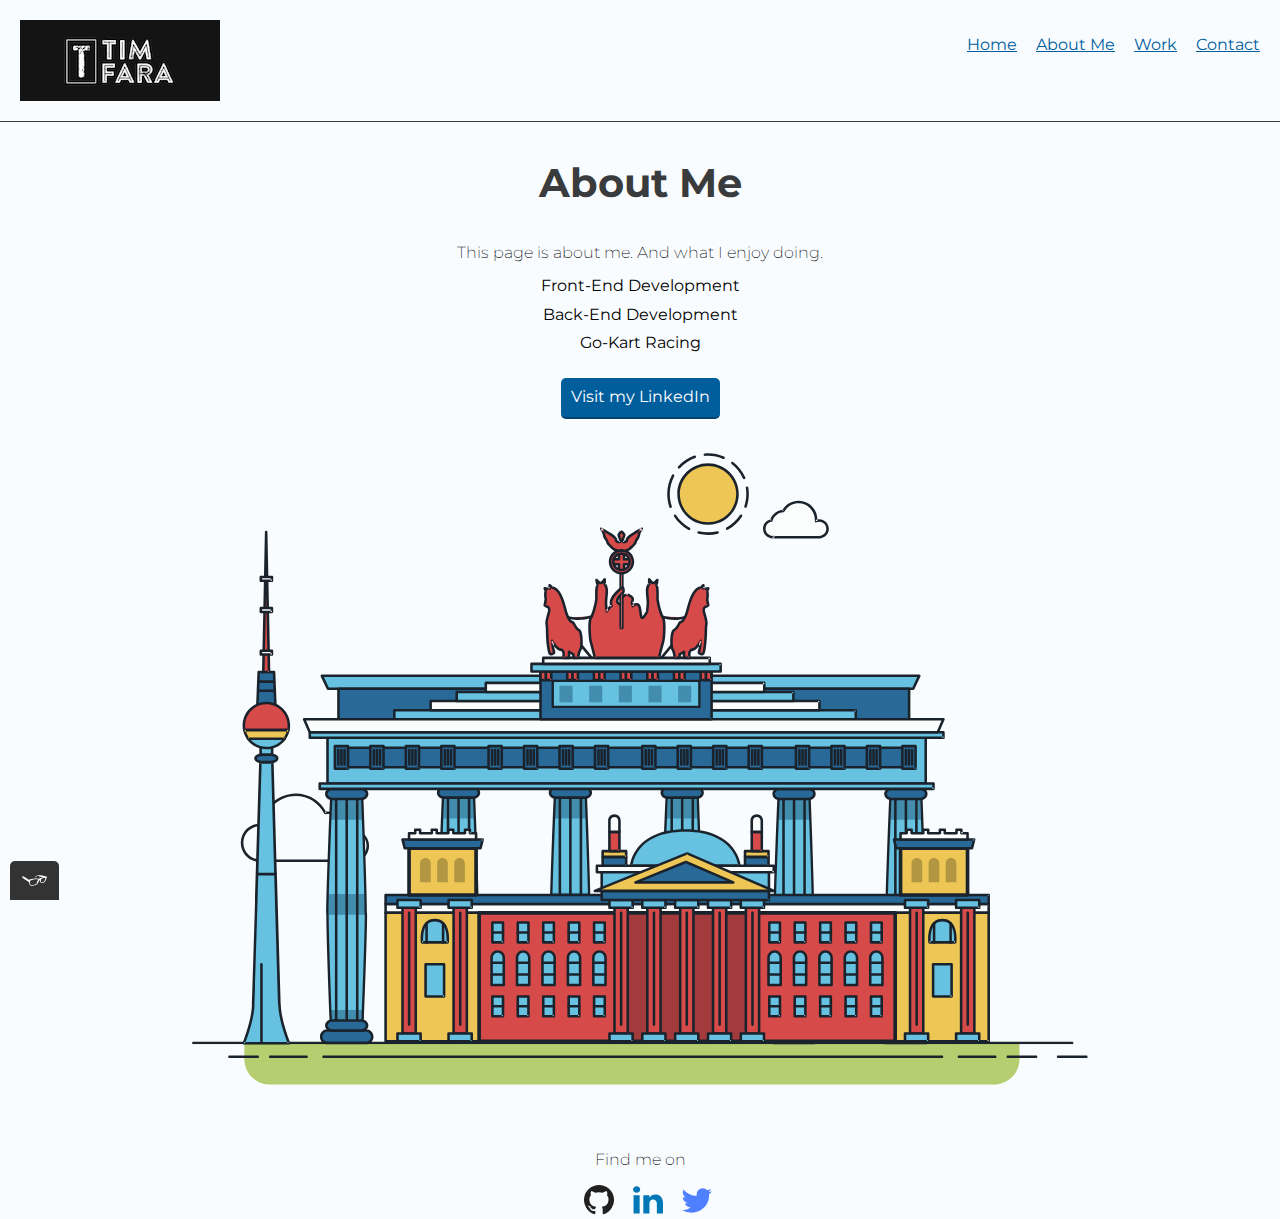
==== commit 490e4da2: "Changed svg's on footers to remove W3C Validation errors" ====
--- a/about.html
+++ b/about.html
@@ -2,7 +2,7 @@
 <html lang="en" dir="ltr">
   <head>
     <meta charset="utf-8">
-    <title>Tim's Portfolio</title>
+    <title>About Tim</title>
     <link type="image/png" sizes="32x32" rel="icon" href="img/icons8-improvement-32.png">
     <link type="text/css" rel="stylesheet" href="css/normalize.css" />
     <link href="https://fonts.googleapis.com/css2?family=Montserrat:wght@100;200;300;400;500;600;700;800;900&family=Ubuntu:wght@300;400;500;700&display=swap" rel="stylesheet">
@@ -688,39 +688,40 @@
       </p>
       <div class="social-media">
 
-          <svg xmlns="http://www.w3.org/2000/svg" viewBox="0 0 64 64" aria-labelledby="title"
-          aria-describedby="desc" role="img" xmlns:xlink="http://www.w3.org/1999/xlink" width="30" alt="Github logo" class="social-media__item">
-          <a href="https://github.com">
-            <title>Github</title>
-            <desc>A solid styled icon from Orion Icon Library.</desc>
-            <path data-name="layer2"
-            d="M32 0a32.021 32.021 0 0 0-10.1 62.4c1.6.3 2.2-.7 2.2-1.5v-6c-8.9 1.9-10.8-3.8-10.8-3.8-1.5-3.7-3.6-4.7-3.6-4.7-2.9-2 .2-1.9.2-1.9 3.2.2 4.9 3.3 4.9 3.3 2.9 4.9 7.5 3.5 9.3 2.7a6.93 6.93 0 0 1 2-4.3c-7.1-.8-14.6-3.6-14.6-15.8a12.27 12.27 0 0 1 3.3-8.6 11.965 11.965 0 0 1 .3-8.5s2.7-.9 8.8 3.3a30.873 30.873 0 0 1 8-1.1 30.292 30.292 0 0 1 8 1.1c6.1-4.1 8.8-3.3 8.8-3.3a11.965 11.965 0 0 1 .3 8.5 12.1 12.1 0 0 1 3.3 8.6c0 12.3-7.5 15-14.6 15.8a7.746 7.746 0 0 1 2.2 5.9v8.8c0 .9.6 1.8 2.2 1.5A32.021 32.021 0 0 0 32 0z"
-            fill="#202020"></path>
-            <path data-name="layer1" d="M12.1 45.9c-.1.2-.3.2-.5.1s-.4-.3-.3-.5.3-.2.6-.1c.2.2.3.4.2.5zm1.3 1.5a.589.589 0 0 1-.8-.8.631.631 0 0 1 .7.1.494.494 0 0 1 .1.7zm1.3 1.8a.585.585 0 0 1-.7-.3.6.6 0 0 1 0-.8.585.585 0 0 1 .7.3c.2.3.2.7 0 .8zm1.7 1.8c-.2.2-.5.1-.8-.1-.3-.3-.4-.6-.2-.8a.619.619 0 0 1 .8.1.554.554 0 0 1 .2.8zm2.4 1c-.1.3-.4.4-.8.3s-.6-.4-.5-.7.4-.4.8-.3c.3.2.6.5.5.7zm2.6.2c0 .3-.3.5-.7.5s-.7-.2-.7-.5.3-.5.7-.5c.4.1.7.3.7.5zm2.4-.4q0 .45-.6.6a.691.691 0 0 1-.8-.3q0-.45.6-.6c.5-.1.8.1.8.3z"
-            fill="#202020"></path>
-          </a>
-        </svg>
-
-        <svg xmlns="http://www.w3.org/2000/svg" viewBox="0 0 64 64" aria-labelledby="title" class="social-media__item"
-          aria-describedby="desc" role="img" xmlns:xlink="http://www.w3.org/1999/xlink" width="30" alt="LinkedIn logo">
-        <a href="https://www.linkedin.com/feed/">
-          <title>Linkedin</title>
-          <desc>A color styled icon from Orion Icon Library.</desc>
-          <path data-name="layer1"
-          fill="#0077b7" d="M1.15 21.7h13V61h-13zm46.55-1.3c-5.7 0-9.1 2.1-12.7 6.7v-5.4H22V61h13.1V39.7c0-4.5 2.3-8.9 7.5-8.9s8.3 4.4 8.3 8.8V61H64V38.7c0-15.5-10.5-18.3-16.3-18.3zM7.7 2.6C3.4 2.6 0 5.7 0 9.5s3.4 6.9 7.7 6.9 7.7-3.1 7.7-6.9S12 2.6 7.7 2.6z"></path>
+        <svg xmlns="http://www.w3.org/2000/svg" viewBox="0 0 64 64"
+         role="img" xmlns:xlink="http://www.w3.org/1999/xlink" width="30" class="social-media__item">
+        <a href="https://github.com">
+          <title>Github</title>
+          <desc>A solid styled icon from Orion Icon Library.</desc>
+          <path data-name="layer2"
+          d="M32 0a32.021 32.021 0 0 0-10.1 62.4c1.6.3 2.2-.7 2.2-1.5v-6c-8.9 1.9-10.8-3.8-10.8-3.8-1.5-3.7-3.6-4.7-3.6-4.7-2.9-2 .2-1.9.2-1.9 3.2.2 4.9 3.3 4.9 3.3 2.9 4.9 7.5 3.5 9.3 2.7a6.93 6.93 0 0 1 2-4.3c-7.1-.8-14.6-3.6-14.6-15.8a12.27 12.27 0 0 1 3.3-8.6 11.965 11.965 0 0 1 .3-8.5s2.7-.9 8.8 3.3a30.873 30.873 0 0 1 8-1.1 30.292 30.292 0 0 1 8 1.1c6.1-4.1 8.8-3.3 8.8-3.3a11.965 11.965 0 0 1 .3 8.5 12.1 12.1 0 0 1 3.3 8.6c0 12.3-7.5 15-14.6 15.8a7.746 7.746 0 0 1 2.2 5.9v8.8c0 .9.6 1.8 2.2 1.5A32.021 32.021 0 0 0 32 0z"
+          fill="#202020"></path>
+          <path data-name="layer1" d="M12.1 45.9c-.1.2-.3.2-.5.1s-.4-.3-.3-.5.3-.2.6-.1c.2.2.3.4.2.5zm1.3 1.5a.589.589 0 0 1-.8-.8.631.631 0 0 1 .7.1.494.494 0 0 1 .1.7zm1.3 1.8a.585.585 0 0 1-.7-.3.6.6 0 0 1 0-.8.585.585 0 0 1 .7.3c.2.3.2.7 0 .8zm1.7 1.8c-.2.2-.5.1-.8-.1-.3-.3-.4-.6-.2-.8a.619.619 0 0 1 .8.1.554.554 0 0 1 .2.8zm2.4 1c-.1.3-.4.4-.8.3s-.6-.4-.5-.7.4-.4.8-.3c.3.2.6.5.5.7zm2.6.2c0 .3-.3.5-.7.5s-.7-.2-.7-.5.3-.5.7-.5c.4.1.7.3.7.5zm2.4-.4q0 .45-.6.6a.691.691 0 0 1-.8-.3q0-.45.6-.6c.5-.1.8.1.8.3z"
+          fill="#202020"></path>
         </a>
-        </svg>
-        <svg xmlns="http://www.w3.org/2000/svg" viewBox="0 0 64 64" aria-labelledby="title" class="social-media__item"
-          aria-describedby="desc" role="img" xmlns:xlink="http://www.w3.org/1999/xlink" width="30" alt="Twitter logo">
-        <a href="https://twitter.com">
-          <title>Twitter</title>
-          <desc>A color styled icon from Orion Icon Library.</desc>
-          <path data-name="layer1"
-          d="M64 13.194a23.1 23.1 0 0 1-7.3 2.1 14.119 14.119 0 0 0 5.5-7.2c-1.9 1.2-6.1 2.9-8.2 2.9a13.782 13.782 0 0 0-9.6-4 13.187 13.187 0 0 0-13.2 13.2 13.576 13.576 0 0 0 .3 2.9c-9.9-.3-21.5-5.2-28-13.7a13.206 13.206 0 0 0 4 17.4c-1.5.2-4.4-.1-5.7-1.4-.1 4.6 2.1 10.7 10.2 12.9-1.6.8-4.3.6-5.5.4.4 3.9 5.9 9 11.8 9-2.1 2.4-9.3 6.9-18.3 5.5a39.825 39.825 0 0 0 20.7 5.8 36.8 36.8 0 0 0 37-38.6v-.5a22.861 22.861 0 0 0 6.3-6.7z"
-          fill="#4f80ff"></path>
-        </a>
-        </svg>
-      </div>
+      </svg>
+
+      <svg xmlns="http://www.w3.org/2000/svg" viewBox="0 0 64 64"  class="social-media__item"
+         role="img" xmlns:xlink="http://www.w3.org/1999/xlink" width="30">
+      <a href="https://www.linkedin.com/feed/">
+        <title>Linkedin</title>
+        <desc>A color styled icon from Orion Icon Library.</desc>
+        <path data-name="layer1"
+        fill="#0077b7" d="M1.15 21.7h13V61h-13zm46.55-1.3c-5.7 0-9.1 2.1-12.7 6.7v-5.4H22V61h13.1V39.7c0-4.5 2.3-8.9 7.5-8.9s8.3 4.4 8.3 8.8V61H64V38.7c0-15.5-10.5-18.3-16.3-18.3zM7.7 2.6C3.4 2.6 0 5.7 0 9.5s3.4 6.9 7.7 6.9 7.7-3.1 7.7-6.9S12 2.6 7.7 2.6z"></path>
+      </a>
+      </svg>
+
+      <svg xmlns="http://www.w3.org/2000/svg" viewBox="0 0 64 64" class="social-media__item"
+         role="img" xmlns:xlink="http://www.w3.org/1999/xlink" width="30">
+      <a href="https://twitter.com">
+        <title>Twitter</title>
+        <desc>A color styled icon from Orion Icon Library.</desc>
+        <path data-name="layer1"
+        d="M64 13.194a23.1 23.1 0 0 1-7.3 2.1 14.119 14.119 0 0 0 5.5-7.2c-1.9 1.2-6.1 2.9-8.2 2.9a13.782 13.782 0 0 0-9.6-4 13.187 13.187 0 0 0-13.2 13.2 13.576 13.576 0 0 0 .3 2.9c-9.9-.3-21.5-5.2-28-13.7a13.206 13.206 0 0 0 4 17.4c-1.5.2-4.4-.1-5.7-1.4-.1 4.6 2.1 10.7 10.2 12.9-1.6.8-4.3.6-5.5.4.4 3.9 5.9 9 11.8 9-2.1 2.4-9.3 6.9-18.3 5.5a39.825 39.825 0 0 0 20.7 5.8 36.8 36.8 0 0 0 37-38.6v-.5a22.861 22.861 0 0 0 6.3-6.7z"
+        fill="#4f80ff"></path>
+      </a>
+      </svg>
+    </div>
 
     </footer>
 
--- a/css/style.production.css
+++ b/css/style.production.css
@@ -8,7 +8,7 @@
 /*
 COLOR PALETTE
 
-Primary Color -- Light Gray: #F1EEE9
+Primary Color -- Light Gray: #F9FCFF
 Secondary Color -- Orange: #EC994B
 Dark Gray: #3A3B3C
 Dark Blue: #15133C
@@ -17,34 +17,34 @@
 /* ---MAIN ELEMENT STYLING--- */
 * {
   -webkit-box-sizing: border-box;
-          box-sizing: border-box;
+      box-sizing: border-box;
 }
 
 header {
-  border-bottom: 1px solid #3A3B3C;
+  border-bottom: 1px solid #3a3b3c;
 }
 
 body {
-  background-color: #F1EEE9;
+  background-color: #f9fcff;
   font-family: 'Montserrat', sans-serif;
   font-weight: 400;
 }
 
 h1 {
   font-size: 2.5rem;
-  color: #3A3B3C;
+  color: #3a3b3c;
   line-height: 1.7;
 }
 
 h2 {
   font-size: 1.7rem;
-  color: #3A3B3C;
+  color: #3a3b3c;
   line-height: 1.5;
 }
 
 h3 {
   font-size: 1.5rem;
-  color: #3A3B3C;
+  color: #3a3b3c;
   line-height: 1.2;
 }
 
@@ -71,29 +71,29 @@
 
 /* ---LINK STYLING--- */
 a:link {
-  color: #EC994B;
+  color: #005e9d;
   text-decoration: underline;
 }
 
 a:visited {
-  color: #15133C;
+  color: #15133c;
   text-decoration: underline;
 }
 
 a:hover {
-  color: #EC994B;
-  text-decoration: none;
-  opacity: .85;
+  color: #005e9d;
+  text-decoration: none;
+  opacity: 0.85;
 }
 
 a:focus {
-  color: #EC994B;
-  text-decoration: none;
-  opacity: .85;
+  color: #005e9d;
+  text-decoration: none;
+  opacity: 0.85;
 }
 
 a:active {
-  color: #15133C;
+  color: #15133c;
   -webkit-text-decoration: 1.2;
           text-decoration: 1.2;
 }
@@ -118,34 +118,26 @@
           flex: 0 1 200px;
 }
 
+.navigation-list {
+  list-style-type: none;
+}
+
+.navigation-list li {
+  display: inline-block;
+  margin-left: 15px;
+}
+
+.navigation_list li {
+  display: inline-block;
+  margin-left: 15px;
+}
+
 .page-header__item:last-child {
   -webkit-box-flex: 1;
       -ms-flex-positive: 1;
           flex-grow: 1;
   text-align: right;
 }
-
-.navigation-list {
-  list-style-type: none;
-}
-
-.navigation-list li {
-  display: inline-block;
-  margin-left: 15px;
-}
-
-.navigation_list li {
-  display: inline-block;
-  margin-left: 15px;
-}
-
-.page-header__item:last-child {
-  -webkit-box-flex: 1;
-      -ms-flex-positive: 1;
-          flex-grow: 1;
-  text-align: right;
-}
-
 
 /* ---PROFILE AND BUTTONS--- */
 .profile__portrait {
@@ -163,7 +155,7 @@
 .submit-button {
   border: none;
   display: inline-block;
-  background-color: #EC994B;
+  background-color: #005e9d;
   color: #fff;
   text-decoration: none;
   padding: 10px;
@@ -179,7 +171,7 @@
 .button {
   border: none;
   display: inline-block;
-  background-color: #EC994B;
+  background-color: #005e9d;
   color: #fff;
   text-decoration: none;
   padding: 10px;
@@ -195,7 +187,7 @@
 .button:visited {
   border: none;
   display: inline-block;
-  background-color: #EC994B;
+  background-color: #005e9d;
   color: #fff;
   text-decoration: none;
   padding: 10px;
@@ -211,7 +203,7 @@
 .button:link {
   border: none;
   display: inline-block;
-  background-color: #EC994B;
+  background-color: #005e9d;
   color: #fff;
   text-decoration: none;
   padding: 10px;
@@ -225,29 +217,28 @@
 }
 
 .submit-button:hover {
-  background-color: #EC994B;
-  opacity: .85;
+  background-color: #005e9d;
+  opacity: 0.85;
   cursor: pointer;
 }
 
 .submit-button:focus {
-  background-color: #EC994B;
-  opacity: .85;
+  background-color: #005e9d;
+  opacity: 0.85;
   cursor: pointer;
 }
 
 .button:hover {
-  background-color: #EC994B;
-  opacity: .85;
+  background-color: #005e9d;
+  opacity: 0.85;
   cursor: pointer;
 }
 
 .button:focus {
-  background-color: #EC994B;
-  opacity: .85;
+  background-color: #005e9d;
+  opacity: 0.85;
   cursor: pointer;
 }
-
 
 /* ---FOOTER STYLING--- */
 .page-footer {
@@ -267,7 +258,6 @@
   margin-left: 15px;
 }
 
-
 /* ---ABOUT PAGE STYLING--- */
 .about_body {
   text-align: center;
@@ -297,7 +287,7 @@
   margin: auto;
 }
 
-/* ---GRID STYLING---*/
+/* ---GRID STYLING--- */
 .grid {
   display: -ms-grid;
   display: grid;
@@ -307,21 +297,22 @@
 }
 
 .grid__item {
-  background-color: pink;
+  background-color: #a6dbff;
   padding-left: 10px;
   padding-right: 10px;
 }
-
 
 /* ---MEDIA QUERIES--- */
 @media all and (max-width: 750px) {
   .grid {
     grid-gap: 10px;
   }
+
   .grid__item:last-child {
-    grid-colum: auto / auto;
+    grid-column: auto / auto;
     grid-row: auto / auto;
   }
+
   h2 {
     font-size: 21px;
   }
@@ -340,7 +331,6 @@
     grid-template-columns: 1fr 1fr;
   }
 }
-
 
 /* ---BERLIN ILLUSTRATION--- */
 .berlin-illustration {
@@ -353,9 +343,11 @@
   0% {
     fill: #edc655;
   }
+
   50% {
     fill: #fcffad;
   }
+
   100% {
     fill: #f76414;
   }
@@ -365,15 +357,17 @@
   0% {
     fill: #edc655;
   }
+
   50% {
     fill: #fcffad;
   }
+
   100% {
     fill: #f76414;
   }
 }
 
-.sun{
+.sun {
   -webkit-animation: 4s color-change infinite alternate linear;
           animation: 4s color-change infinite alternate linear;
 }
@@ -383,6 +377,7 @@
     -webkit-transform: translate(0, 50px);
             transform: translate(0, 50px);
   }
+
   to {
     -webkit-transform: translate(200px, 50px);
             transform: translate(200px, 50px);
@@ -394,6 +389,7 @@
     -webkit-transform: translate(0, 50px);
             transform: translate(0, 50px);
   }
+
   to {
     -webkit-transform: translate(200px, 50px);
             transform: translate(200px, 50px);
@@ -410,9 +406,10 @@
     -webkit-transform: translate(446px, 48px);
             transform: translate(446px, 48px);
   }
+
   to {
-    -webkit-transform: translate(100px,48px);
-            transform: translate(100px,48px);
+    -webkit-transform: translate(100px, 48px);
+            transform: translate(100px, 48px);
   }
 }
 
@@ -421,9 +418,10 @@
     -webkit-transform: translate(446px, 48px);
             transform: translate(446px, 48px);
   }
+
   to {
-    -webkit-transform: translate(100px,48px);
-            transform: translate(100px,48px);
+    -webkit-transform: translate(100px, 48px);
+            transform: translate(100px, 48px);
   }
 }
 
